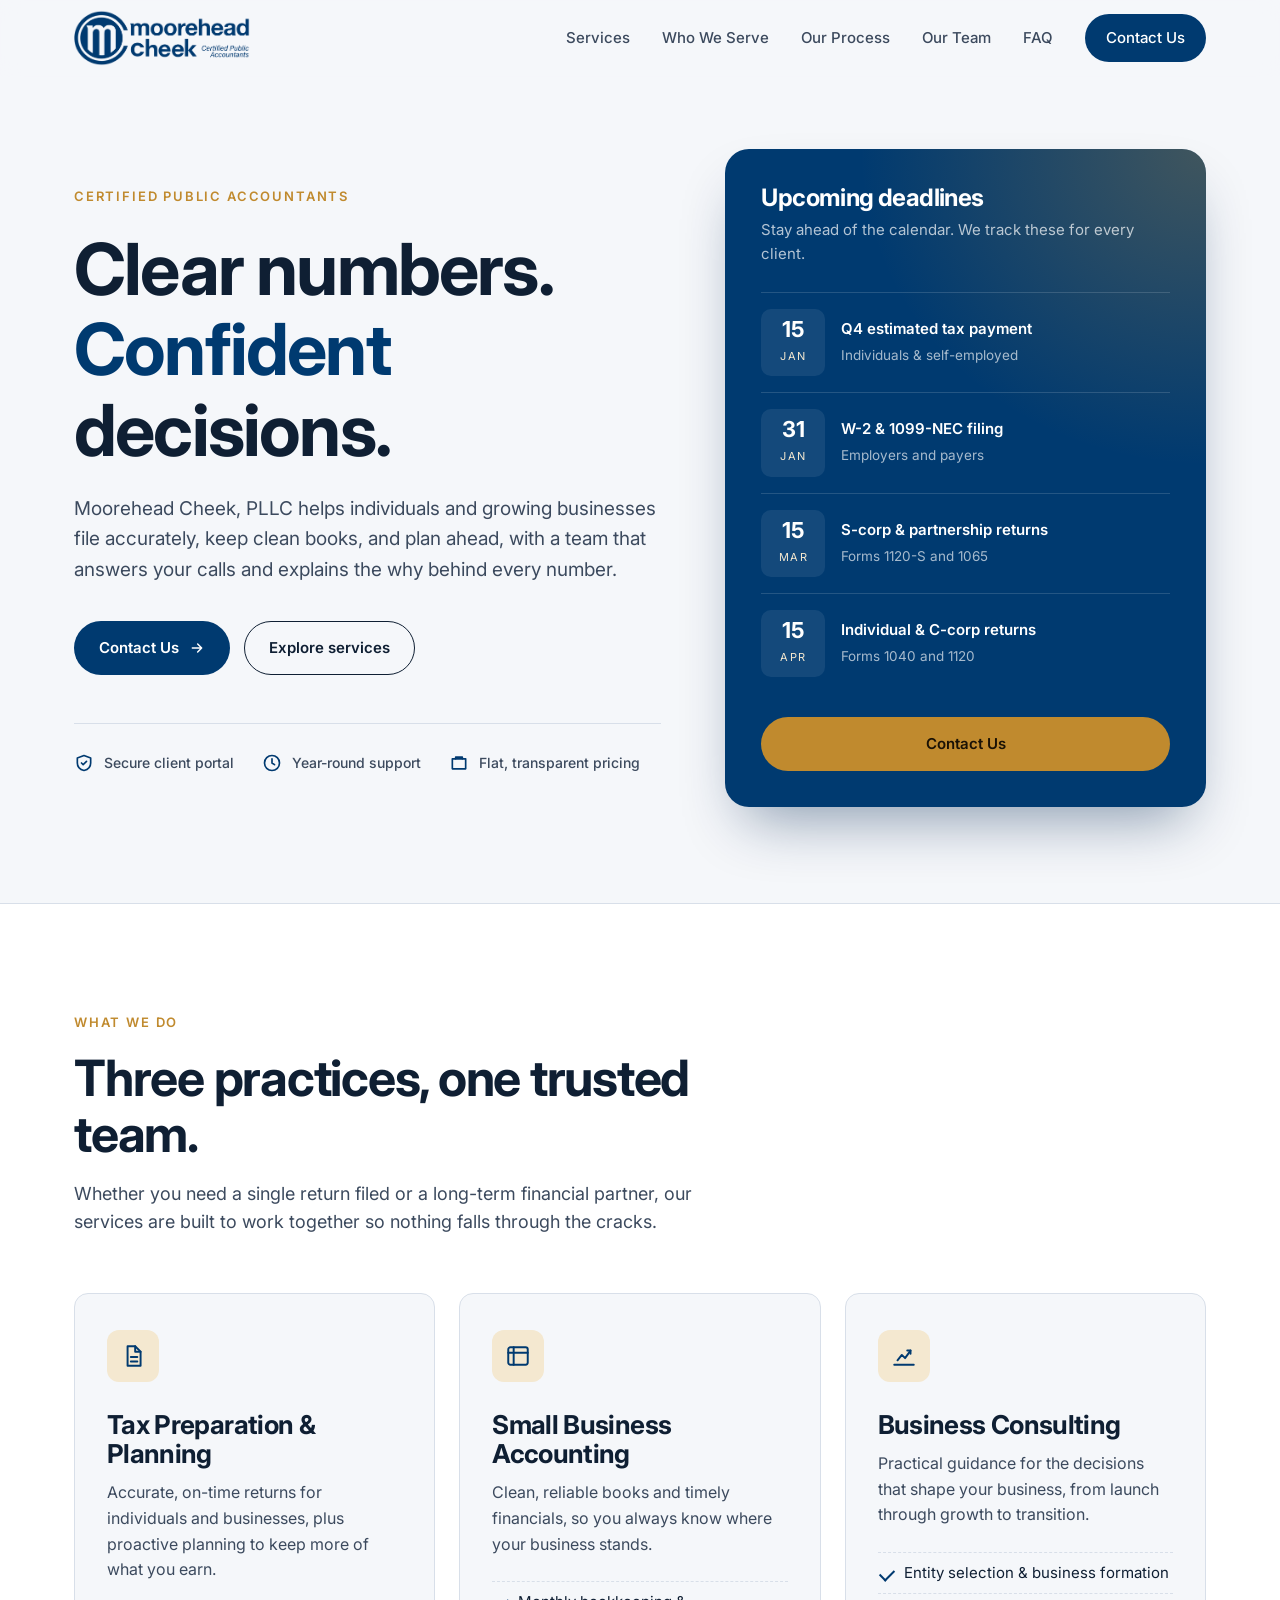
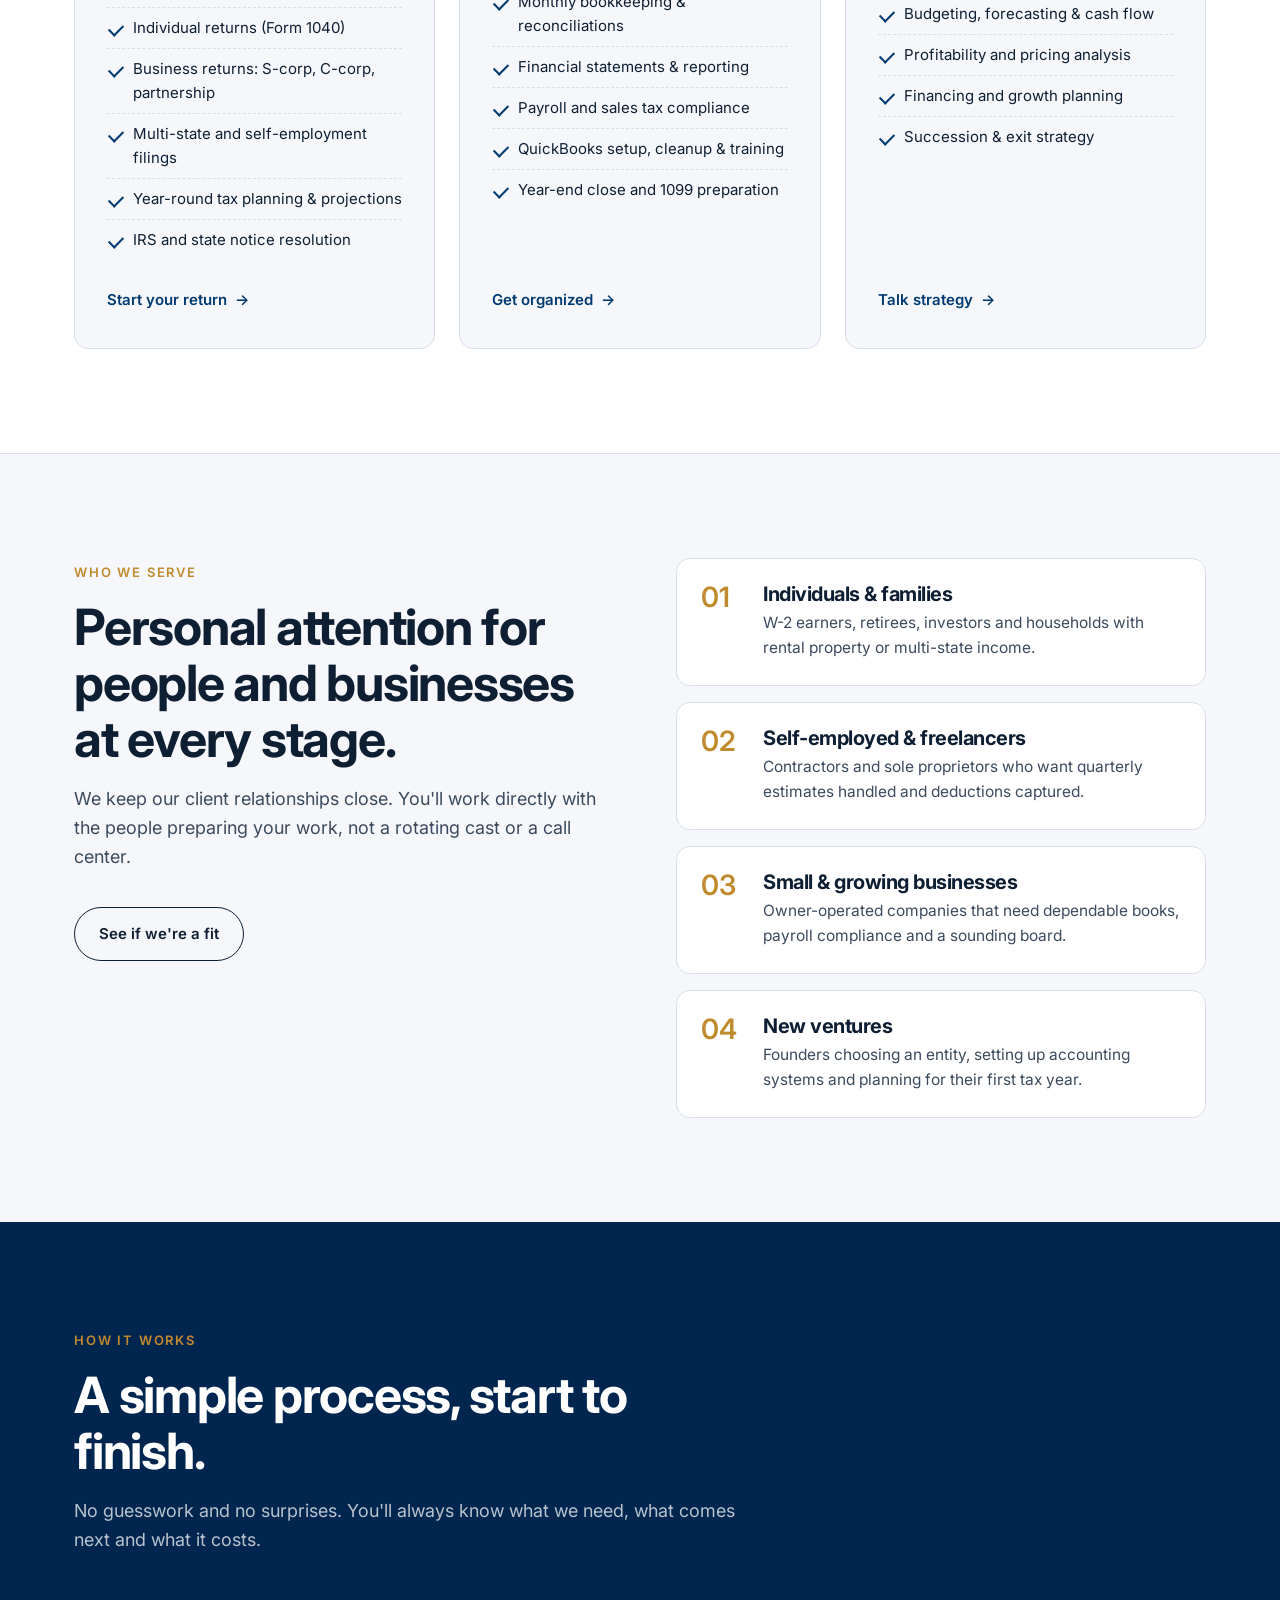
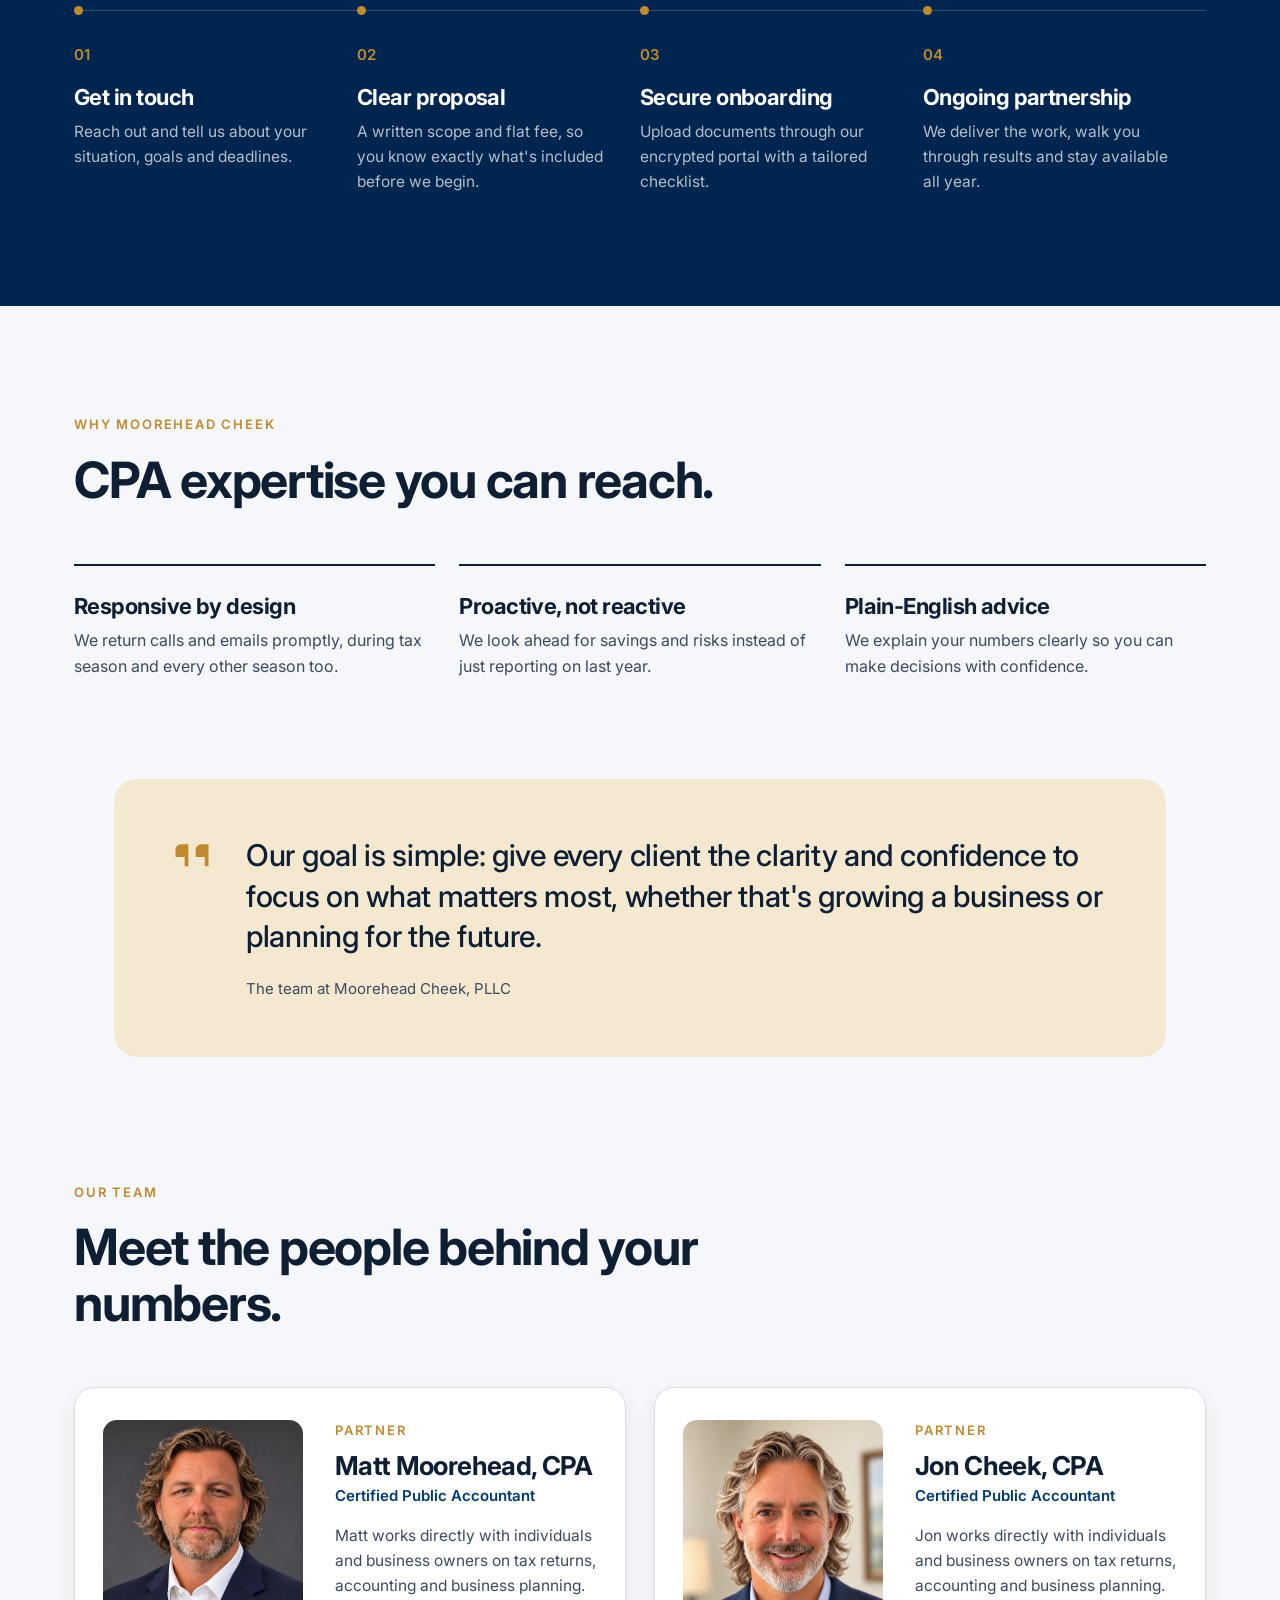
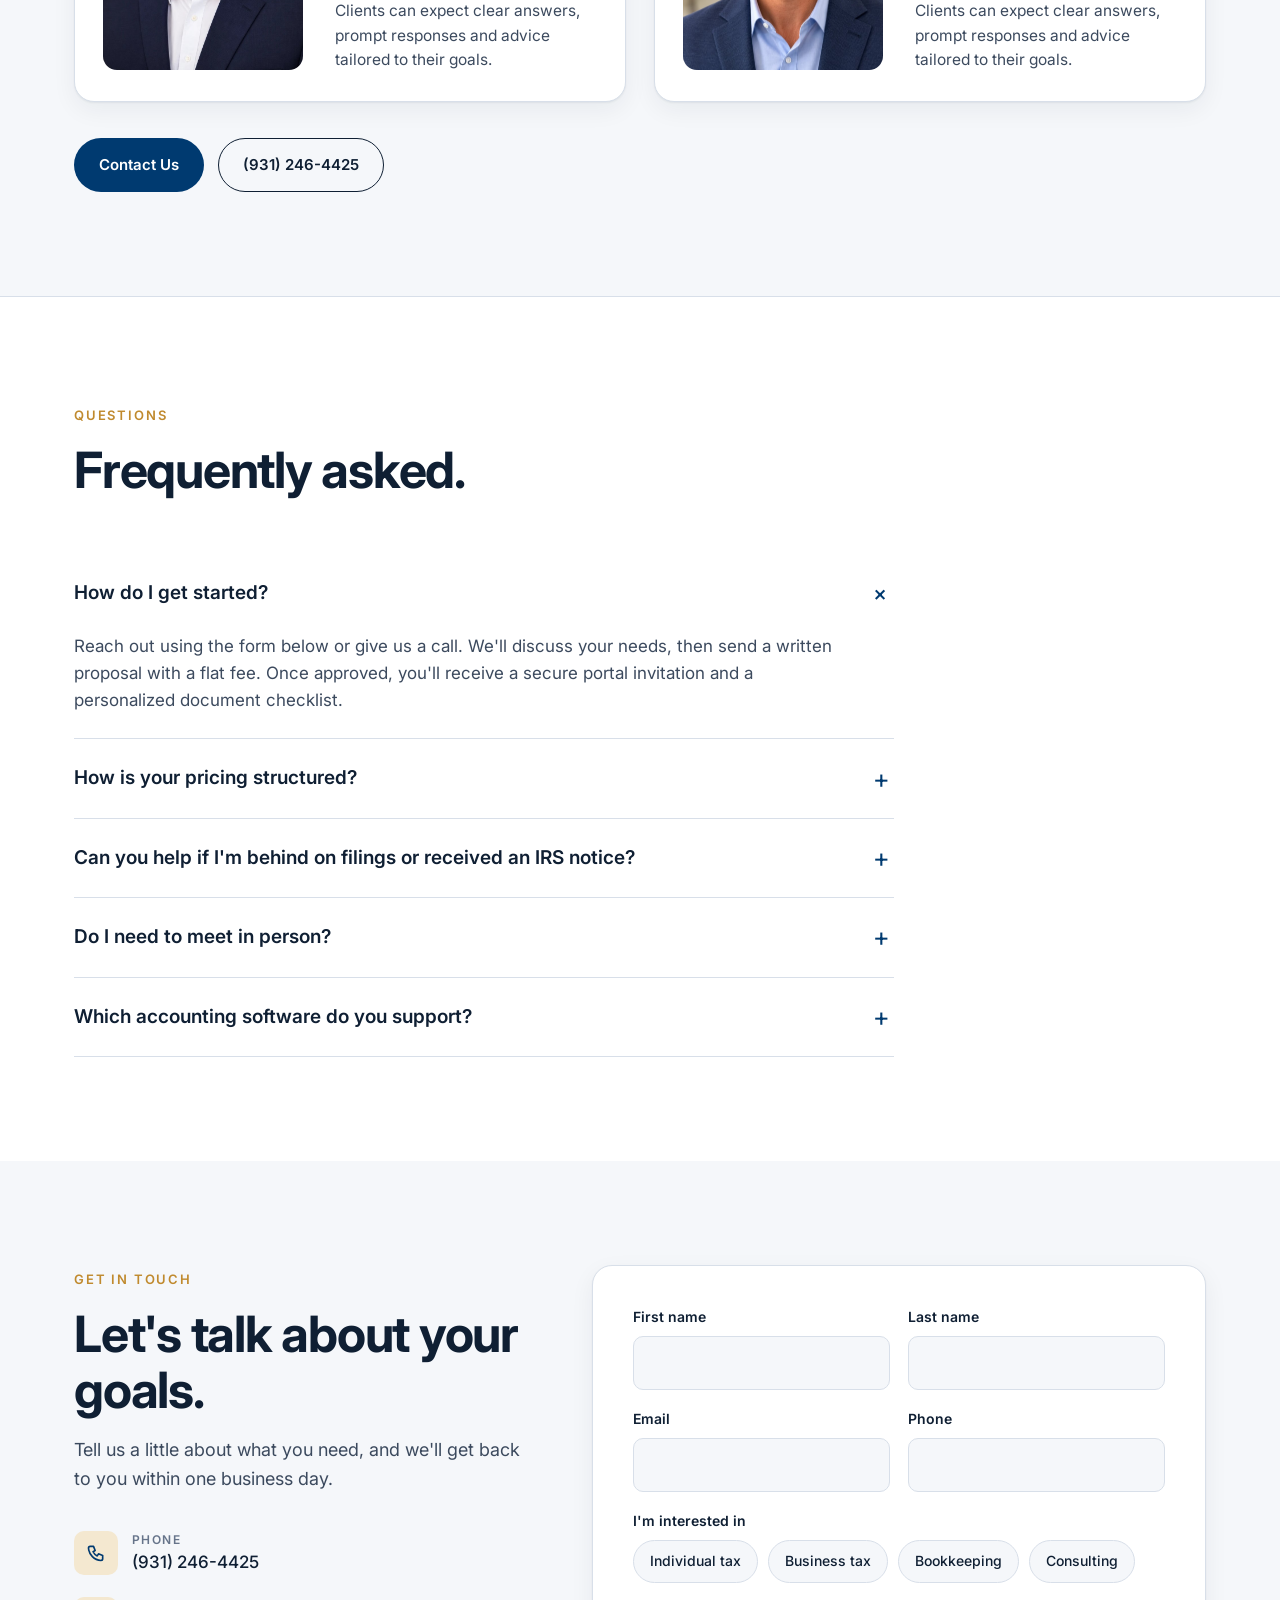
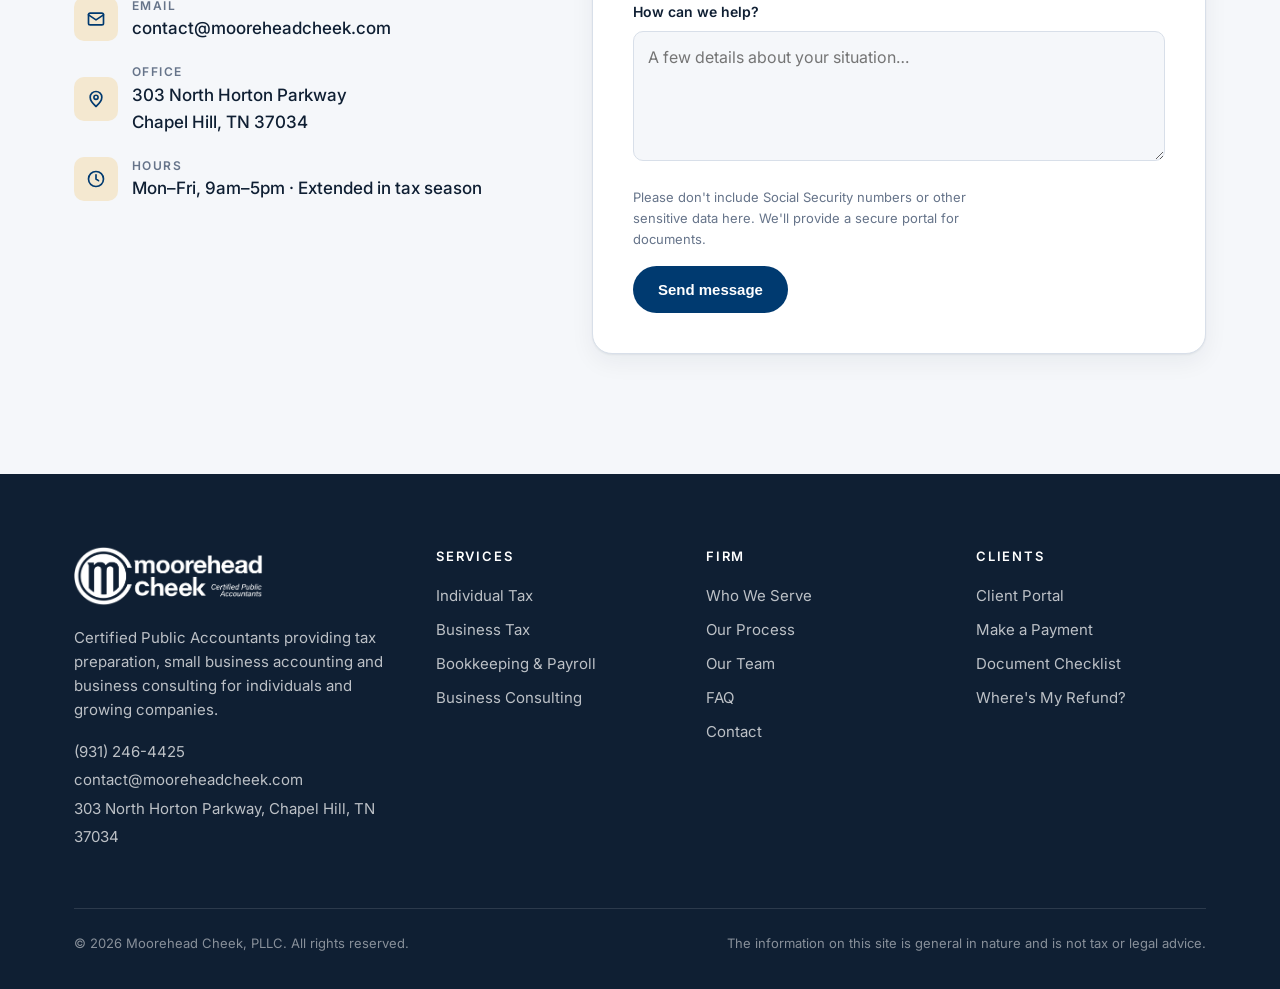
==== index.html @ 4e17aab1 "Add Matt Moorehead, CPA to Our Team section Co-Authored-By: Claude Opus 5.5 <noreply@anthropic.com> " ====
<!doctype html>
<html lang="en">
<head>
<meta charset="utf-8">
<meta name="viewport" content="width=device-width, initial-scale=1">
<title>Moorehead Cheek, PLLC | Certified Public Accountants</title>
<meta name="description" content="Moorehead Cheek, PLLC provides individual and business tax preparation, small business accounting, and business consulting.">
<link rel="preconnect" href="https://fonts.googleapis.com">
<link rel="preconnect" href="https://fonts.gstatic.com" crossorigin>
<link href="https://fonts.googleapis.com/css2?family=Inter:wght@400;500;600;700&display=swap" rel="stylesheet">
<style>
  :root {
    --ink: #0f1f33;
    --ink-soft: #3c4a5e;
    --muted: #66748a;
    --paper: #f5f7fa;
    --paper-2: #eaeef4;
    --card: #ffffff;
    --line: #d8dfe9;
    --forest: #003a70;
    --forest-deep: #002650;
    --brass: #c08a2e;
    --brass-soft: #f4e8d0;
    --radius: 14px;
    --max: 1180px;
    --shadow: 0 1px 2px rgba(15,31,51,.06), 0 8px 24px rgba(15,31,51,.06);
  }
  * { box-sizing: border-box; }
  html { scroll-behavior: smooth; }
  body {
    margin: 0;
    background: var(--paper);
    color: var(--ink);
    font: 17px/1.6 Inter, system-ui, -apple-system, Segoe UI, sans-serif;
    -webkit-font-smoothing: antialiased;
  }
  img, svg { display: block; }
  a { color: inherit; }
  h1, h2, h3 { font-family: Inter, system-ui, sans-serif; font-weight: 700; letter-spacing: -0.025em; line-height: 1.12; margin: 0; }
  p { margin: 0; }
  .wrap { max-width: var(--max); margin: 0 auto; padding: 0 24px; }
  .eyebrow {
    font-size: 13px; font-weight: 600; letter-spacing: .14em; text-transform: uppercase;
    color: var(--brass);
  }
  .btn {
    display: inline-flex; align-items: center; gap: 10px;
    padding: 14px 24px; border-radius: 999px;
    font-weight: 600; font-size: 15px; text-decoration: none;
    border: 1.5px solid transparent; cursor: pointer;
    transition: background .2s, color .2s, border-color .2s, transform .2s;
  }
  .btn:hover { transform: translateY(-1px); }
  .btn-primary { background: var(--forest); color: #fff; }
  .btn-primary:hover { background: var(--forest-deep); }
  .btn-ghost { border-color: var(--ink); color: var(--ink); background: transparent; }
  .btn-ghost:hover { background: var(--ink); color: var(--paper); }
  .btn-brass { background: var(--brass); color: #1a1205; }
  .btn-brass:hover { background: #a57a31; }

  /* Header */
  header.site {
    position: sticky; top: 0; z-index: 50;
    background: rgba(245,247,250,.9); backdrop-filter: saturate(1.4) blur(10px);
    border-bottom: 1px solid transparent; transition: border-color .2s;
  }
  header.site.scrolled { border-bottom-color: var(--line); }
  .nav { display: flex; align-items: center; justify-content: space-between; height: 76px; }
  .brand { display: flex; align-items: center; gap: 12px; text-decoration: none; }
  .brand img { height: 56px; width: auto; }
  @media (max-width: 640px) { .brand img { height: 46px; } }
  footer .brand img { height: 60px; filter: brightness(0) invert(1); }
  .nav-links { display: flex; align-items: center; gap: 32px; }
  .nav-links a { text-decoration: none; font-size: 15px; font-weight: 500; color: var(--ink-soft); }
  .nav-links a:hover { color: var(--ink); }
  .nav-links .btn { color: #fff; padding: 11px 20px; }
  .menu-btn { display: none; background: none; border: 0; padding: 8px; cursor: pointer; color: var(--ink); }

  /* Hero */
  .hero { padding: 72px 0 96px; position: relative; overflow: hidden; }
  .hero-grid { display: grid; grid-template-columns: 1.1fr .9fr; gap: 64px; align-items: center; }
  .hero h1 { font-size: clamp(42px, 5.6vw, 72px); margin: 20px 0 24px; }
  .hero h1 em { font-style: normal; color: var(--forest); }
  .hero .lead { font-size: 19px; color: var(--ink-soft); max-width: 34em; }
  .hero-ctas { display: flex; flex-wrap: wrap; gap: 14px; margin-top: 36px; }
  .trust { display: flex; flex-wrap: wrap; gap: 28px; margin-top: 48px; padding-top: 28px; border-top: 1px solid var(--line); }
  .trust div { display: flex; align-items: center; gap: 10px; font-size: 14px; color: var(--ink-soft); font-weight: 500; }
  .trust svg { color: var(--forest); flex: none; }

  .hero-card {
    background: var(--forest); color: #fff; border-radius: 24px; padding: 36px;
    position: relative; box-shadow: 0 30px 60px -20px rgba(0,38,80,.45);
  }
  .hero-card::before {
    content: ""; position: absolute; inset: 0; border-radius: 24px;
    background: radial-gradient(120% 80% at 100% 0%, rgba(184,137,59,.35), transparent 60%);
    pointer-events: none;
  }
  .hero-card h3 { font-size: 24px; margin-bottom: 6px; position: relative; }
  .hero-card .sub { color: rgba(255,255,255,.7); font-size: 15px; position: relative; }
  .deadlines { list-style: none; padding: 0; margin: 26px 0 0; position: relative; }
  .deadlines li {
    display: grid; grid-template-columns: 64px 1fr; gap: 16px; align-items: center;
    padding: 16px 0; border-top: 1px solid rgba(255,255,255,.14);
  }
  .date { background: rgba(255,255,255,.08); border-radius: 10px; text-align: center; padding: 8px 0; }
  .date b { display: block; font-family: Inter, sans-serif; font-size: 22px; font-weight: 700; line-height: 1.1; }
  .date span { font-size: 11px; letter-spacing: .12em; text-transform: uppercase; color: var(--brass-soft); }
  .deadlines strong { font-weight: 600; font-size: 15px; display: block; }
  .deadlines small { color: rgba(255,255,255,.65); font-size: 13.5px; }
  .hero-card .btn { margin-top: 24px; width: 100%; justify-content: center; position: relative; }

  /* Sections */
  section { padding: 104px 0; }
  .section-head { max-width: 680px; margin-bottom: 56px; }
  .section-head h2 { font-size: clamp(34px, 4vw, 50px); margin: 14px 0 18px; }
  .section-head p { color: var(--ink-soft); font-size: 18px; }

  /* Services */
  #services { background: var(--card); border-top: 1px solid var(--line); border-bottom: 1px solid var(--line); }
  .services { display: grid; grid-template-columns: repeat(3, 1fr); gap: 24px; }
  .service {
    background: var(--paper); border: 1px solid var(--line); border-radius: var(--radius);
    padding: 36px 32px; display: flex; flex-direction: column;
    transition: transform .25s, box-shadow .25s, border-color .25s;
  }
  .service:hover { transform: translateY(-4px); box-shadow: var(--shadow); border-color: #b9c5d6; }
  .icon {
    width: 52px; height: 52px; border-radius: 12px; background: var(--brass-soft); color: var(--forest);
    display: grid; place-items: center; margin-bottom: 28px;
  }
  .service h3 { font-size: 26px; margin-bottom: 12px; }
  .service > p { color: var(--ink-soft); font-size: 16px; }
  .service ul { list-style: none; padding: 0; margin: 24px 0 28px; flex: 1; }
  .service li { position: relative; padding: 8px 0 8px 26px; font-size: 15px; border-top: 1px dashed var(--line); }
  .service li::before {
    content: ""; position: absolute; left: 2px; top: 16px; width: 12px; height: 7px;
    border-left: 2px solid var(--forest); border-bottom: 2px solid var(--forest); transform: rotate(-45deg);
  }
  .service a.more { font-weight: 600; font-size: 15px; color: var(--forest); text-decoration: none; display: inline-flex; gap: 8px; align-items: center; }
  .service a.more:hover { gap: 12px; }
  .service a.more { transition: gap .2s; }

  /* Who we serve */
  .split { display: grid; grid-template-columns: 1fr 1fr; gap: 72px; align-items: start; }
  .audience { display: grid; gap: 16px; }
  .aud {
    display: grid; grid-template-columns: 44px 1fr; gap: 18px; padding: 24px;
    border-radius: var(--radius); background: var(--card); border: 1px solid var(--line);
  }
  .aud .num { font-family: Inter, sans-serif; font-weight: 600; font-size: 28px; color: var(--brass); line-height: 1; }
  .aud h3 { font-size: 20px; margin-bottom: 6px; }
  .aud p { color: var(--ink-soft); font-size: 15.5px; }

  /* Process */
  #process { background: var(--forest-deep); color: #fff; }
  #process .section-head p { color: rgba(255,255,255,.72); }
  .steps { display: grid; grid-template-columns: repeat(4, 1fr); gap: 0; counter-reset: step; }
  .step { padding: 32px 28px 8px 0; border-top: 1px solid rgba(255,255,255,.2); position: relative; }
  .step::before {
    counter-increment: step; content: "0" counter(step);
    font-family: Inter, sans-serif; font-weight: 600; font-size: 15px; color: var(--brass); display: block; margin-bottom: 18px;
  }
  .step::after {
    content: ""; position: absolute; top: -5px; left: 0; width: 9px; height: 9px; border-radius: 50%; background: var(--brass);
  }
  .step h3 { font-size: 22px; margin-bottom: 10px; }
  .step p { color: rgba(255,255,255,.7); font-size: 15.5px; }

  /* Why us */
  .why { display: grid; grid-template-columns: repeat(3, 1fr); gap: 24px; }
  .why-item { padding: 28px 0; border-top: 2px solid var(--ink); }
  .why-item h3 { font-size: 22px; margin-bottom: 10px; }
  .why-item p { color: var(--ink-soft); font-size: 16px; }

  /* Quote */
  .quote {
    margin-top: 72px; background: var(--brass-soft); border-radius: 24px; padding: 56px;
    display: grid; grid-template-columns: auto 1fr; gap: 32px; align-items: start;
  }
  .quote svg { color: var(--brass); }
  .quote blockquote { margin: 0; font-family: Inter, sans-serif; font-weight: 500; letter-spacing: -0.01em; font-size: clamp(22px, 2.4vw, 30px); line-height: 1.35; }
  .quote cite { display: block; margin-top: 20px; font-style: normal; font-size: 15px; color: var(--ink-soft); font-family: Inter, sans-serif; }

  /* Team */
  #team { padding-top: 0; }
  .team { display: grid; grid-template-columns: 1fr 1fr; gap: 28px; }
  .person {
    display: grid; grid-template-columns: 200px 1fr; gap: 32px; align-items: center;
    background: var(--card); border: 1px solid var(--line); border-radius: 20px; padding: 28px;
    box-shadow: var(--shadow);
  }
  .person img { width: 100%; height: auto; aspect-ratio: 4 / 5; object-fit: cover; object-position: center top; border-radius: 14px; }
  .person h3 { font-size: 26px; margin: 8px 0 4px; }
  .person .role { color: var(--forest); font-weight: 600; font-size: 15px; }
  .person p.bio { color: var(--ink-soft); margin: 16px 0 0; font-size: 15.5px; }
  @media (max-width: 1000px) { .team { grid-template-columns: 1fr; } }
  @media (max-width: 560px) {
    .person { grid-template-columns: 1fr; gap: 20px; padding: 20px; }
    .person img { max-width: 280px; }
  }

  /* FAQ */
  #faq { background: var(--card); border-top: 1px solid var(--line); }
  .faq { max-width: 820px; }
  details { border-bottom: 1px solid var(--line); }
  summary {
    list-style: none; cursor: pointer; padding: 24px 40px 24px 0; position: relative;
    font-family: Inter, sans-serif; font-size: 19px; font-weight: 600;
  }
  summary::-webkit-details-marker { display: none; }
  summary::after {
    content: "+"; position: absolute; right: 4px; top: 50%; transform: translateY(-50%);
    font-family: Inter, sans-serif; font-size: 26px; font-weight: 400; color: var(--forest); transition: transform .2s;
  }
  details[open] summary::after { transform: translateY(-50%) rotate(45deg); }
  details p { padding: 0 40px 24px 0; color: var(--ink-soft); }

  /* Contact */
  #contact { padding-bottom: 120px; }
  .contact { display: grid; grid-template-columns: .85fr 1.15fr; gap: 64px; }
  .contact-info h2 { font-size: clamp(34px, 4vw, 50px); margin: 14px 0 18px; }
  .contact-info > p { color: var(--ink-soft); font-size: 18px; }
  .info-list { list-style: none; padding: 0; margin: 36px 0 0; display: grid; gap: 20px; }
  .info-list li { display: grid; grid-template-columns: 44px 1fr; gap: 14px; align-items: center; }
  .info-list .icon { width: 44px; height: 44px; margin: 0; border-radius: 10px; }
  .info-list small { display: block; font-size: 12px; text-transform: uppercase; letter-spacing: .12em; color: var(--muted); font-weight: 600; }
  .info-list span, .info-list a { font-weight: 500; }
  .info-list a { text-decoration: none; color: var(--ink); }
  .info-list a:hover { color: var(--forest); text-decoration: underline; text-underline-offset: 3px; }
  form {
    background: var(--card); border: 1px solid var(--line); border-radius: 20px; padding: 40px;
    box-shadow: var(--shadow); display: grid; grid-template-columns: 1fr 1fr; gap: 18px;
  }
  form .full { grid-column: 1 / -1; }
  label { display: block; font-size: 14px; font-weight: 600; margin-bottom: 8px; }
  input, select, textarea {
    width: 100%; font: inherit; font-size: 16px; color: var(--ink);
    padding: 13px 14px; border: 1px solid var(--line); border-radius: 10px; background: var(--paper);
    transition: border-color .2s, box-shadow .2s;
  }
  input:focus, select:focus, textarea:focus { outline: none; border-color: var(--forest); box-shadow: 0 0 0 3px rgba(0,58,112,.15); }
  textarea { min-height: 130px; resize: vertical; }
  .chips { display: flex; flex-wrap: wrap; gap: 10px; }
  .chips input { position: absolute; opacity: 0; width: 1px; height: 1px; }
  .chips label {
    margin: 0; font-weight: 500; font-size: 14px; padding: 9px 16px; border-radius: 999px;
    border: 1px solid var(--line); background: var(--paper); cursor: pointer; transition: all .15s;
  }
  .chips input:checked + label { background: var(--forest); border-color: var(--forest); color: #fff; }
  .chips input:focus-visible + label { box-shadow: 0 0 0 3px rgba(0,58,112,.25); }
  .form-foot { display: flex; align-items: center; justify-content: space-between; gap: 16px; flex-wrap: wrap; }
  .form-foot small { color: var(--muted); font-size: 13px; max-width: 30em; }
  .form-ok { display: none; grid-column: 1 / -1; background: var(--brass-soft); padding: 14px 16px; border-radius: 10px; font-weight: 500; }

  /* Footer */
  footer { background: var(--ink); color: rgba(255,255,255,.72); padding: 72px 0 36px; font-size: 15px; }
  .foot-grid { display: grid; grid-template-columns: 1.4fr 1fr 1fr 1fr; gap: 40px; }
  footer h4 { color: #fff; font-size: 13px; letter-spacing: .14em; text-transform: uppercase; margin: 0 0 18px; font-weight: 600; }
  footer ul { list-style: none; padding: 0; margin: 0; display: grid; gap: 10px; }
  footer a { text-decoration: none; }
  footer a:hover { color: #fff; }
  .foot-bottom { margin-top: 56px; padding-top: 24px; border-top: 1px solid rgba(255,255,255,.12); display: flex; justify-content: space-between; gap: 16px; flex-wrap: wrap; font-size: 13px; color: rgba(255,255,255,.5); }

  /* Reveal */
  .reveal { opacity: 0; transform: translateY(18px); transition: opacity .7s ease, transform .7s ease; }
  .reveal.in { opacity: 1; transform: none; }
  @media (prefers-reduced-motion: reduce) {
    .reveal { opacity: 1; transform: none; transition: none; }
    html { scroll-behavior: auto; }
  }

  /* Responsive */
  @media (max-width: 1000px) {
    .hero-grid, .split, .contact { grid-template-columns: 1fr; gap: 48px; }
    .services, .why { grid-template-columns: 1fr; }
    .steps { grid-template-columns: 1fr 1fr; row-gap: 24px; }
    .foot-grid { grid-template-columns: 1fr 1fr; }
  }
  @media (max-width: 820px) {
    .menu-btn { display: block; }
    .nav-links {
      position: absolute; top: 76px; left: 0; right: 0; flex-direction: column; align-items: stretch; gap: 0;
      background: var(--paper); border-bottom: 1px solid var(--line); padding: 8px 16px 20px;
      display: none;
    }
    .nav-links.open { display: flex; }
    .nav-links a { padding: 14px 8px; border-bottom: 1px solid var(--line); }
    .nav-links .btn { margin-top: 14px; justify-content: center; border-bottom: 0; }
  }
  @media (max-width: 640px) {
    .wrap { padding: 0 16px; }
    body { font-size: 16px; }
    section { padding: 72px 0; }
    .hero { padding: 40px 0 64px; }
    .hero-card { padding: 28px 22px; }
    .steps { grid-template-columns: 1fr; }
    .quote { grid-template-columns: 1fr; padding: 32px 24px; gap: 16px; }
    form { grid-template-columns: 1fr; padding: 24px 20px; }
    .foot-grid { grid-template-columns: 1fr; }
  }
</style>
</head>
<body>

<header class="site" id="top">
  <div class="wrap nav">
    <a class="brand" href="#top" aria-label="Moorehead Cheek, PLLC home">
      <img src="logo.png" alt="Moorehead Cheek, Certified Public Accountants" width="145" height="46">
    </a>
    <button class="menu-btn" aria-label="Open menu" aria-expanded="false" aria-controls="navlinks">
      <svg width="26" height="26" viewBox="0 0 24 24" fill="none" stroke="currentColor" stroke-width="2" stroke-linecap="round"><path d="M4 7h16M4 12h16M4 17h16"/></svg>
    </button>
    <nav class="nav-links" id="navlinks">
      <a href="#services">Services</a>
      <a href="#who">Who We Serve</a>
      <a href="#process">Our Process</a>
      <a href="#team">Our Team</a>
      <a href="#faq">FAQ</a>
      <a href="#contact" class="btn btn-primary">Contact Us</a>
    </nav>
  </div>
</header>

<main>
  <!-- HERO -->
  <section class="hero">
    <div class="wrap hero-grid">
      <div class="reveal">
        <span class="eyebrow">Certified Public Accountants</span>
        <h1>Clear numbers.<br><em>Confident</em> decisions.</h1>
        <p class="lead">Moorehead Cheek, PLLC helps individuals and growing businesses file accurately, keep clean books, and plan ahead, with a team that answers your calls and explains the why behind every number.</p>
        <div class="hero-ctas">
          <a href="#contact" class="btn btn-primary">Contact Us
            <svg width="16" height="16" viewBox="0 0 24 24" fill="none" stroke="currentColor" stroke-width="2.2" stroke-linecap="round" stroke-linejoin="round"><path d="M5 12h14M13 6l6 6-6 6"/></svg>
          </a>
          <a href="#services" class="btn btn-ghost">Explore services</a>
        </div>
        <div class="trust">
          <div><svg width="20" height="20" viewBox="0 0 24 24" fill="none" stroke="currentColor" stroke-width="2" stroke-linecap="round" stroke-linejoin="round"><path d="M12 3l8 3v6c0 5-3.5 8-8 9-4.5-1-8-4-8-9V6l8-3z"/><path d="M9 12l2 2 4-4"/></svg>Secure client portal</div>
          <div><svg width="20" height="20" viewBox="0 0 24 24" fill="none" stroke="currentColor" stroke-width="2" stroke-linecap="round" stroke-linejoin="round"><circle cx="12" cy="12" r="9"/><path d="M12 7v5l3 2"/></svg>Year-round support</div>
          <div><svg width="20" height="20" viewBox="0 0 24 24" fill="none" stroke="currentColor" stroke-width="2" stroke-linecap="round" stroke-linejoin="round"><path d="M4 7h16v12H4z"/><path d="M8 7V5h8v2"/></svg>Flat, transparent pricing</div>
        </div>
      </div>

      <aside class="hero-card reveal" aria-label="Upcoming tax deadlines">
        <h3>Upcoming deadlines</h3>
        <p class="sub">Stay ahead of the calendar. We track these for every client.</p>
        <ul class="deadlines">
          <li><div class="date"><b>15</b><span>Jan</span></div><div><strong>Q4 estimated tax payment</strong><small>Individuals &amp; self-employed</small></div></li>
          <li><div class="date"><b>31</b><span>Jan</span></div><div><strong>W-2 &amp; 1099-NEC filing</strong><small>Employers and payers</small></div></li>
          <li><div class="date"><b>15</b><span>Mar</span></div><div><strong>S-corp &amp; partnership returns</strong><small>Forms 1120-S and 1065</small></div></li>
          <li><div class="date"><b>15</b><span>Apr</span></div><div><strong>Individual &amp; C-corp returns</strong><small>Forms 1040 and 1120</small></div></li>
        </ul>
        <a href="#contact" class="btn btn-brass">Contact Us</a>
      </aside>
    </div>
  </section>

  <!-- SERVICES -->
  <section id="services">
    <div class="wrap">
      <div class="section-head reveal">
        <span class="eyebrow">What we do</span>
        <h2>Three practices, one trusted team.</h2>
        <p>Whether you need a single return filed or a long-term financial partner, our services are built to work together so nothing falls through the cracks.</p>
      </div>
      <div class="services">
        <article class="service reveal">
          <div class="icon"><svg width="26" height="26" viewBox="0 0 24 24" fill="none" stroke="currentColor" stroke-width="1.8" stroke-linecap="round" stroke-linejoin="round"><path d="M7 3h7l5 5v13H7z"/><path d="M14 3v5h5"/><path d="M10 13h6M10 17h6"/></svg></div>
          <h3>Tax Preparation &amp; Planning</h3>
          <p>Accurate, on-time returns for individuals and businesses, plus proactive planning to keep more of what you earn.</p>
          <ul>
            <li>Individual returns (Form 1040)</li>
            <li>Business returns: S-corp, C-corp, partnership</li>
            <li>Multi-state and self-employment filings</li>
            <li>Year-round tax planning &amp; projections</li>
            <li>IRS and state notice resolution</li>
          </ul>
          <a href="#contact" class="more">Start your return <span aria-hidden="true">→</span></a>
        </article>
        <article class="service reveal">
          <div class="icon"><svg width="26" height="26" viewBox="0 0 24 24" fill="none" stroke="currentColor" stroke-width="1.8" stroke-linecap="round" stroke-linejoin="round"><rect x="3" y="4" width="18" height="16" rx="2"/><path d="M3 9h18M8 4v16"/></svg></div>
          <h3>Small Business Accounting</h3>
          <p>Clean, reliable books and timely financials, so you always know where your business stands.</p>
          <ul>
            <li>Monthly bookkeeping &amp; reconciliations</li>
            <li>Financial statements &amp; reporting</li>
            <li>Payroll and sales tax compliance</li>
            <li>QuickBooks setup, cleanup &amp; training</li>
            <li>Year-end close and 1099 preparation</li>
          </ul>
          <a href="#contact" class="more">Get organized <span aria-hidden="true">→</span></a>
        </article>
        <article class="service reveal">
          <div class="icon"><svg width="26" height="26" viewBox="0 0 24 24" fill="none" stroke="currentColor" stroke-width="1.8" stroke-linecap="round" stroke-linejoin="round"><path d="M3 20h18"/><path d="M6 16l4-5 3 3 5-7"/><path d="M15 7h3v3"/></svg></div>
          <h3>Business Consulting</h3>
          <p>Practical guidance for the decisions that shape your business, from launch through growth to transition.</p>
          <ul>
            <li>Entity selection &amp; business formation</li>
            <li>Budgeting, forecasting &amp; cash flow</li>
            <li>Profitability and pricing analysis</li>
            <li>Financing and growth planning</li>
            <li>Succession &amp; exit strategy</li>
          </ul>
          <a href="#contact" class="more">Talk strategy <span aria-hidden="true">→</span></a>
        </article>
      </div>
    </div>
  </section>

  <!-- WHO WE SERVE -->
  <section id="who">
    <div class="wrap split">
      <div class="section-head reveal" style="margin-bottom:0">
        <span class="eyebrow">Who we serve</span>
        <h2>Personal attention for people and businesses at every stage.</h2>
        <p>We keep our client relationships close. You'll work directly with the people preparing your work, not a rotating cast or a call center.</p>
        <div class="hero-ctas"><a href="#contact" class="btn btn-ghost">See if we're a fit</a></div>
      </div>
      <div class="audience">
        <div class="aud reveal"><span class="num">01</span><div><h3>Individuals &amp; families</h3><p>W-2 earners, retirees, investors and households with rental property or multi-state income.</p></div></div>
        <div class="aud reveal"><span class="num">02</span><div><h3>Self-employed &amp; freelancers</h3><p>Contractors and sole proprietors who want quarterly estimates handled and deductions captured.</p></div></div>
        <div class="aud reveal"><span class="num">03</span><div><h3>Small &amp; growing businesses</h3><p>Owner-operated companies that need dependable books, payroll compliance and a sounding board.</p></div></div>
        <div class="aud reveal"><span class="num">04</span><div><h3>New ventures</h3><p>Founders choosing an entity, setting up accounting systems and planning for their first tax year.</p></div></div>
      </div>
    </div>
  </section>

  <!-- PROCESS -->
  <section id="process">
    <div class="wrap">
      <div class="section-head reveal">
        <span class="eyebrow">How it works</span>
        <h2>A simple process, start to finish.</h2>
        <p>No guesswork and no surprises. You'll always know what we need, what comes next and what it costs.</p>
      </div>
      <div class="steps">
        <div class="step reveal"><h3>Get in touch</h3><p>Reach out and tell us about your situation, goals and deadlines.</p></div>
        <div class="step reveal"><h3>Clear proposal</h3><p>A written scope and flat fee, so you know exactly what's included before we begin.</p></div>
        <div class="step reveal"><h3>Secure onboarding</h3><p>Upload documents through our encrypted portal with a tailored checklist.</p></div>
        <div class="step reveal"><h3>Ongoing partnership</h3><p>We deliver the work, walk you through results and stay available all year.</p></div>
      </div>
    </div>
  </section>

  <!-- WHY US -->
  <section id="why">
    <div class="wrap">
      <div class="section-head reveal">
        <span class="eyebrow">Why Moorehead Cheek</span>
        <h2>CPA expertise you can reach.</h2>
      </div>
      <div class="why">
        <div class="why-item reveal"><h3>Responsive by design</h3><p>We return calls and emails promptly, during tax season and every other season too.</p></div>
        <div class="why-item reveal"><h3>Proactive, not reactive</h3><p>We look ahead for savings and risks instead of just reporting on last year.</p></div>
        <div class="why-item reveal"><h3>Plain-English advice</h3><p>We explain your numbers clearly so you can make decisions with confidence.</p></div>
      </div>
      <!-- Replace with a real, approved client testimonial before launch -->
      <figure class="quote reveal">
        <svg width="44" height="44" viewBox="0 0 24 24" fill="currentColor" aria-hidden="true"><path d="M10 7H6a3 3 0 0 0-3 3v4h5v5h2zm11 0h-4a3 3 0 0 0-3 3v4h5v5h2z" transform="translate(0 -2)"/></svg>
        <div>
          <blockquote>Our goal is simple: give every client the clarity and confidence to focus on what matters most, whether that's growing a business or planning for the future.</blockquote>
          <cite>The team at Moorehead Cheek, PLLC</cite>
        </div>
      </figure>
    </div>
  </section>

  <!-- TEAM -->
  <section id="team">
    <div class="wrap">
      <div class="section-head reveal">
        <span class="eyebrow">Our team</span>
        <h2>Meet the people behind your numbers.</h2>
      </div>
      <div class="team">
        <article class="person reveal">
          <img src="matt-moorehead.jpg" alt="Portrait of Matt Moorehead, CPA" width="800" height="875" loading="lazy">
          <div>
            <span class="eyebrow">Partner</span>
            <h3>Matt Moorehead, CPA</h3>
            <div class="role">Certified Public Accountant</div>
            <p class="bio">Matt works directly with individuals and business owners on tax returns, accounting and business planning. Clients can expect clear answers, prompt responses and advice tailored to their goals.</p>
          </div>
        </article>
        <article class="person reveal">
          <img src="jon-cheek.jpg" alt="Portrait of Jon Cheek, CPA" width="799" height="1066" loading="lazy">
          <div>
            <span class="eyebrow">Partner</span>
            <h3>Jon Cheek, CPA</h3>
            <div class="role">Certified Public Accountant</div>
            <p class="bio">Jon works directly with individuals and business owners on tax returns, accounting and business planning. Clients can expect clear answers, prompt responses and advice tailored to their goals.</p>
          </div>
        </article>
      </div>
      <div class="hero-ctas"><a href="#contact" class="btn btn-primary">Contact Us</a><a href="tel:+19312464425" class="btn btn-ghost">(931) 246-4425</a></div>
    </div>
  </section>

  <!-- FAQ -->
  <section id="faq">
    <div class="wrap">
      <div class="section-head reveal">
        <span class="eyebrow">Questions</span>
        <h2>Frequently asked.</h2>
      </div>
      <div class="faq reveal">
        <details open>
          <summary>How do I get started?</summary>
          <p>Reach out using the form below or give us a call. We'll discuss your needs, then send a written proposal with a flat fee. Once approved, you'll receive a secure portal invitation and a personalized document checklist.</p>
        </details>
        <details>
          <summary>How is your pricing structured?</summary>
          <p>Most engagements are quoted as a flat fee based on complexity, so there are no hourly surprises. Monthly accounting is offered as a fixed monthly subscription.</p>
        </details>
        <details>
          <summary>Can you help if I'm behind on filings or received an IRS notice?</summary>
          <p>Yes. We regularly help clients catch up on prior-year returns and respond to IRS and state notices. The sooner you reach out, the more options there typically are.</p>
        </details>
        <details>
          <summary>Do I need to meet in person?</summary>
          <p>Not at all. We work with clients in person, by video and entirely online. Documents are exchanged through our encrypted client portal, and returns can be signed electronically.</p>
        </details>
        <details>
          <summary>Which accounting software do you support?</summary>
          <p>We work primarily in QuickBooks Online and can help you set up, clean up or migrate your books. Ask us about other platforms.</p>
        </details>
      </div>
    </div>
  </section>

  <!-- CONTACT -->
  <section id="contact">
    <div class="wrap contact">
      <div class="contact-info reveal">
        <span class="eyebrow">Get in touch</span>
        <h2>Let's talk about your goals.</h2>
        <p>Tell us a little about what you need, and we'll get back to you within one business day.</p>
        <ul class="info-list">
          <li><span class="icon"><svg width="20" height="20" viewBox="0 0 24 24" fill="none" stroke="currentColor" stroke-width="2" stroke-linecap="round" stroke-linejoin="round"><path d="M5 4h4l2 5-2.5 1.5a11 11 0 0 0 5 5L15 13l5 2v4a2 2 0 0 1-2 2A16 16 0 0 1 3 6a2 2 0 0 1 2-2"/></svg></span><div><small>Phone</small><a href="tel:+19312464425">(931) 246-4425</a></div></li>
          <li><span class="icon"><svg width="20" height="20" viewBox="0 0 24 24" fill="none" stroke="currentColor" stroke-width="2" stroke-linecap="round" stroke-linejoin="round"><rect x="3" y="5" width="18" height="14" rx="2"/><path d="M3 7l9 6 9-6"/></svg></span><div><small>Email</small><a href="mailto:contact@mooreheadcheek.com">contact@mooreheadcheek.com</a></div></li>
          <li><span class="icon"><svg width="20" height="20" viewBox="0 0 24 24" fill="none" stroke="currentColor" stroke-width="2" stroke-linecap="round" stroke-linejoin="round"><path d="M12 21s7-6 7-11a7 7 0 0 0-14 0c0 5 7 11 7 11z"/><circle cx="12" cy="10" r="2.5"/></svg></span><div><small>Office</small><a href="https://www.google.com/maps/search/?api=1&amp;query=303+North+Horton+Parkway+Chapel+Hill+TN+37034" target="_blank" rel="noopener">303 North Horton Parkway<br>Chapel Hill, TN 37034</a></div></li>
          <li><span class="icon"><svg width="20" height="20" viewBox="0 0 24 24" fill="none" stroke="currentColor" stroke-width="2" stroke-linecap="round" stroke-linejoin="round"><circle cx="12" cy="12" r="9"/><path d="M12 7v5l3 2"/></svg></span><div><small>Hours</small><span>Mon–Fri, 9am–5pm · Extended in tax season</span></div></li>
        </ul>
      </div>

      <form class="reveal" id="contactForm" novalidate>
        <div><label for="fname">First name</label><input id="fname" name="fname" autocomplete="given-name" required></div>
        <div><label for="lname">Last name</label><input id="lname" name="lname" autocomplete="family-name" required></div>
        <div><label for="email">Email</label><input id="email" type="email" name="email" autocomplete="email" required></div>
        <div><label for="phone">Phone</label><input id="phone" type="tel" name="phone" autocomplete="tel"></div>
        <div class="full">
          <label>I'm interested in</label>
          <div class="chips">
            <input type="checkbox" id="c1" name="interest" value="Individual tax"><label for="c1">Individual tax</label>
            <input type="checkbox" id="c2" name="interest" value="Business tax"><label for="c2">Business tax</label>
            <input type="checkbox" id="c3" name="interest" value="Bookkeeping"><label for="c3">Bookkeeping</label>
            <input type="checkbox" id="c4" name="interest" value="Consulting"><label for="c4">Consulting</label>
          </div>
        </div>
        <div class="full"><label for="msg">How can we help?</label><textarea id="msg" name="msg" placeholder="A few details about your situation…"></textarea></div>
        <div class="full form-foot">
          <small>Please don't include Social Security numbers or other sensitive data here. We'll provide a secure portal for documents.</small>
          <button type="submit" class="btn btn-primary">Send message</button>
        </div>
        <div class="form-ok" role="status">Thanks! We'll be in touch within one business day.</div>
      </form>
    </div>
  </section>
</main>

<footer>
  <div class="wrap">
    <div class="foot-grid">
      <div>
        <a class="brand" href="#top"><img src="logo.png" alt="Moorehead Cheek, Certified Public Accountants" width="145" height="46"></a>
        <p style="margin-top:20px;max-width:24em">Certified Public Accountants providing tax preparation, small business accounting and business consulting for individuals and growing companies.</p>
        <p style="margin-top:16px;line-height:1.9"><a href="tel:+19312464425">(931) 246-4425</a><br><a href="mailto:contact@mooreheadcheek.com">contact@mooreheadcheek.com</a><br><a href="https://www.google.com/maps/search/?api=1&amp;query=303+North+Horton+Parkway+Chapel+Hill+TN+37034" target="_blank" rel="noopener">303 North Horton Parkway, Chapel Hill, TN 37034</a></p>
      </div>
      <div><h4>Services</h4><ul><li><a href="#services">Individual Tax</a></li><li><a href="#services">Business Tax</a></li><li><a href="#services">Bookkeeping &amp; Payroll</a></li><li><a href="#services">Business Consulting</a></li></ul></div>
      <div><h4>Firm</h4><ul><li><a href="#who">Who We Serve</a></li><li><a href="#process">Our Process</a></li><li><a href="#team">Our Team</a></li><li><a href="#faq">FAQ</a></li><li><a href="#contact">Contact</a></li></ul></div>
      <div><h4>Clients</h4><ul><li><a href="#">Client Portal</a></li><li><a href="#">Make a Payment</a></li><li><a href="#">Document Checklist</a></li><li><a href="https://www.irs.gov/refunds" target="_blank" rel="noopener">Where's My Refund?</a></li></ul></div>
    </div>
    <div class="foot-bottom">
      <span>© <span id="yr"></span> Moorehead Cheek, PLLC. All rights reserved.</span>
      <span>The information on this site is general in nature and is not tax or legal advice.</span>
    </div>
  </div>
</footer>

<script>
  document.getElementById('yr').textContent = new Date().getFullYear();

  const header = document.querySelector('header.site');
  addEventListener('scroll', () => header.classList.toggle('scrolled', scrollY > 8), { passive: true });

  const menuBtn = document.querySelector('.menu-btn');
  const links = document.getElementById('navlinks');
  menuBtn.addEventListener('click', () => {
    const open = links.classList.toggle('open');
    menuBtn.setAttribute('aria-expanded', open);
  });
  links.querySelectorAll('a').forEach(a => a.addEventListener('click', () => {
    links.classList.remove('open'); menuBtn.setAttribute('aria-expanded', false);
  }));

  const io = 'IntersectionObserver' in window ? new IntersectionObserver(entries => {
    entries.forEach(e => { if (e.isIntersecting) { e.target.classList.add('in'); io.unobserve(e.target); } });
  }, { threshold: 0.12, rootMargin: '0px 0px -40px 0px' }) : null;
  document.querySelectorAll('.reveal').forEach(el => io ? io.observe(el) : el.classList.add('in'));

  document.getElementById('contactForm').addEventListener('submit', e => {
    e.preventDefault();
    const f = e.target;
    const required = ['fname', 'lname', 'email'].map(id => f.querySelector('#' + id));
    let ok = true;
    required.forEach(i => {
      const bad = !i.value.trim() || (i.type === 'email' && !/^\S+@\S+\.\S+$/.test(i.value));
      i.style.borderColor = bad ? '#b4442f' : '';
      if (bad) ok = false;
    });
    if (!ok) return;
    // TODO: connect to your form handler (e.g. Formspree, HubSpot, or your CRM)
    f.querySelector('.form-ok').style.display = 'block';
    f.querySelector('button[type=submit]').disabled = true;
  });
</script>
</body>
</html>
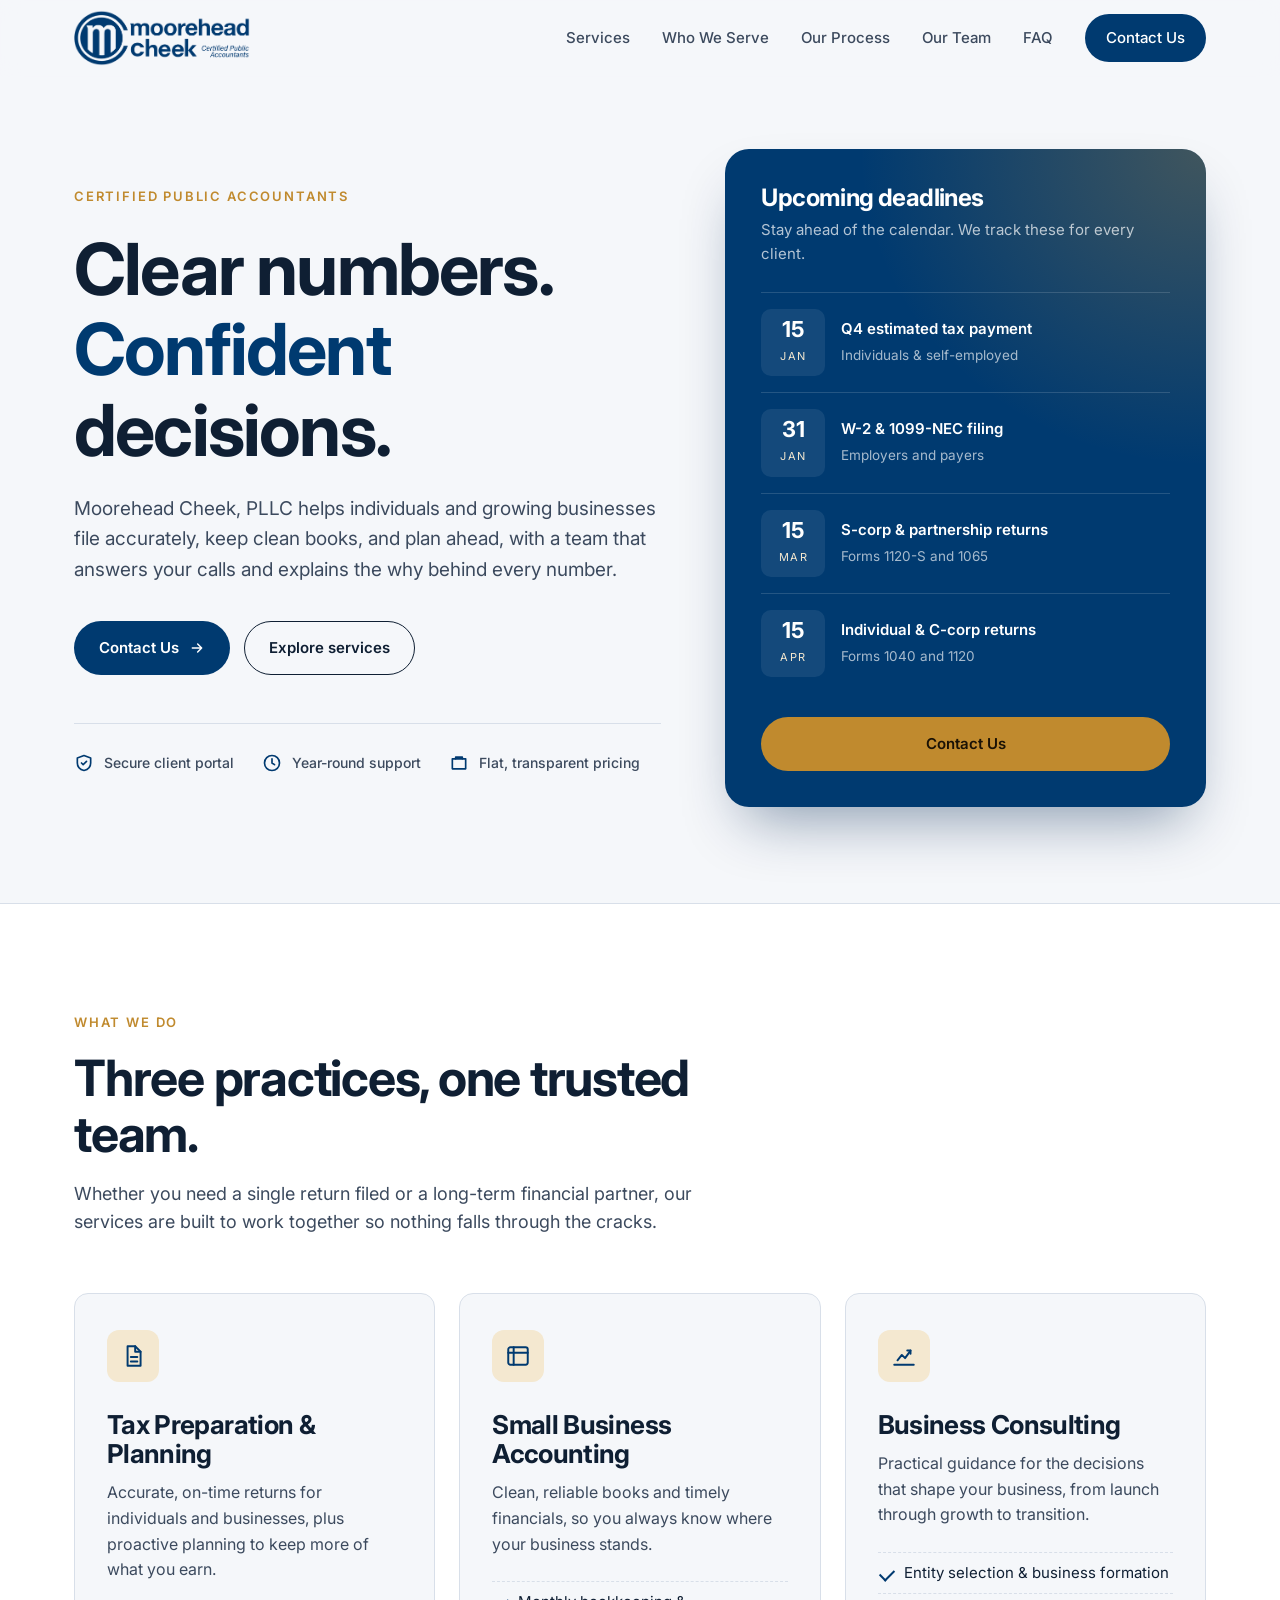
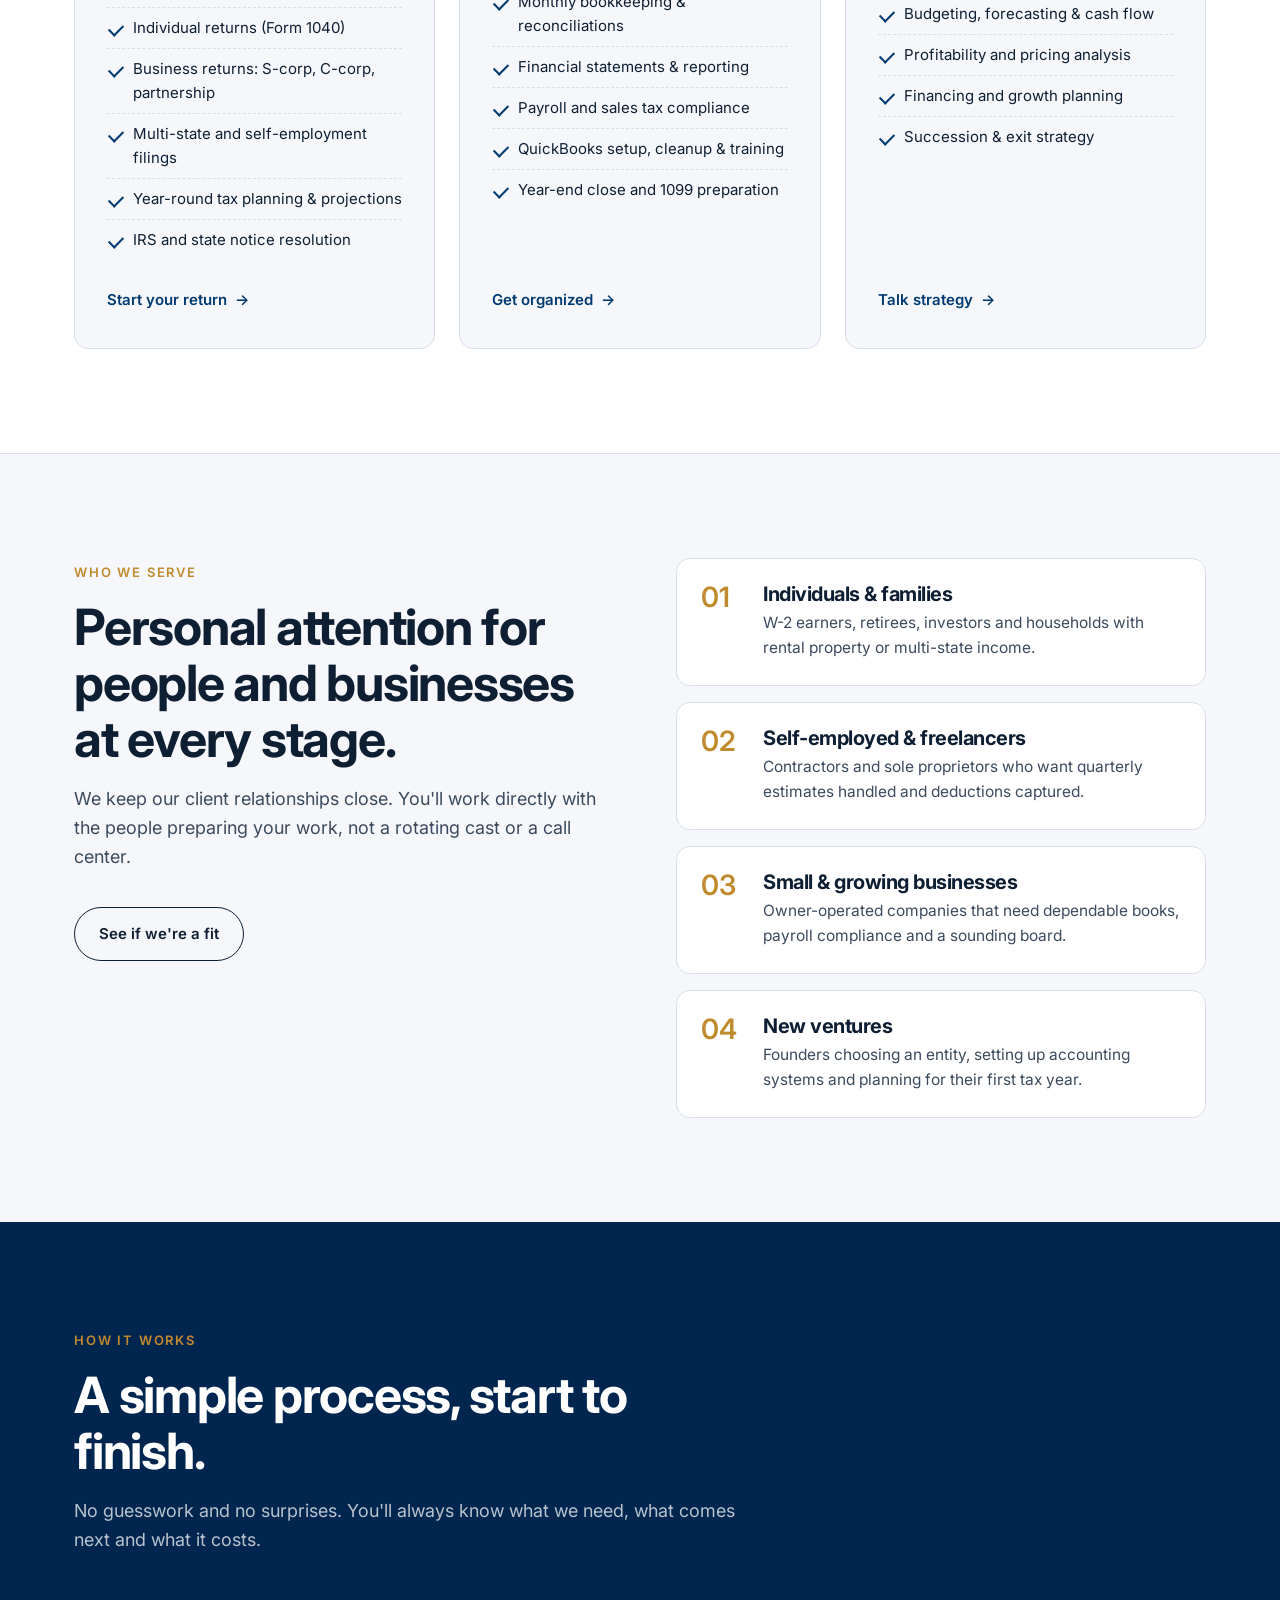
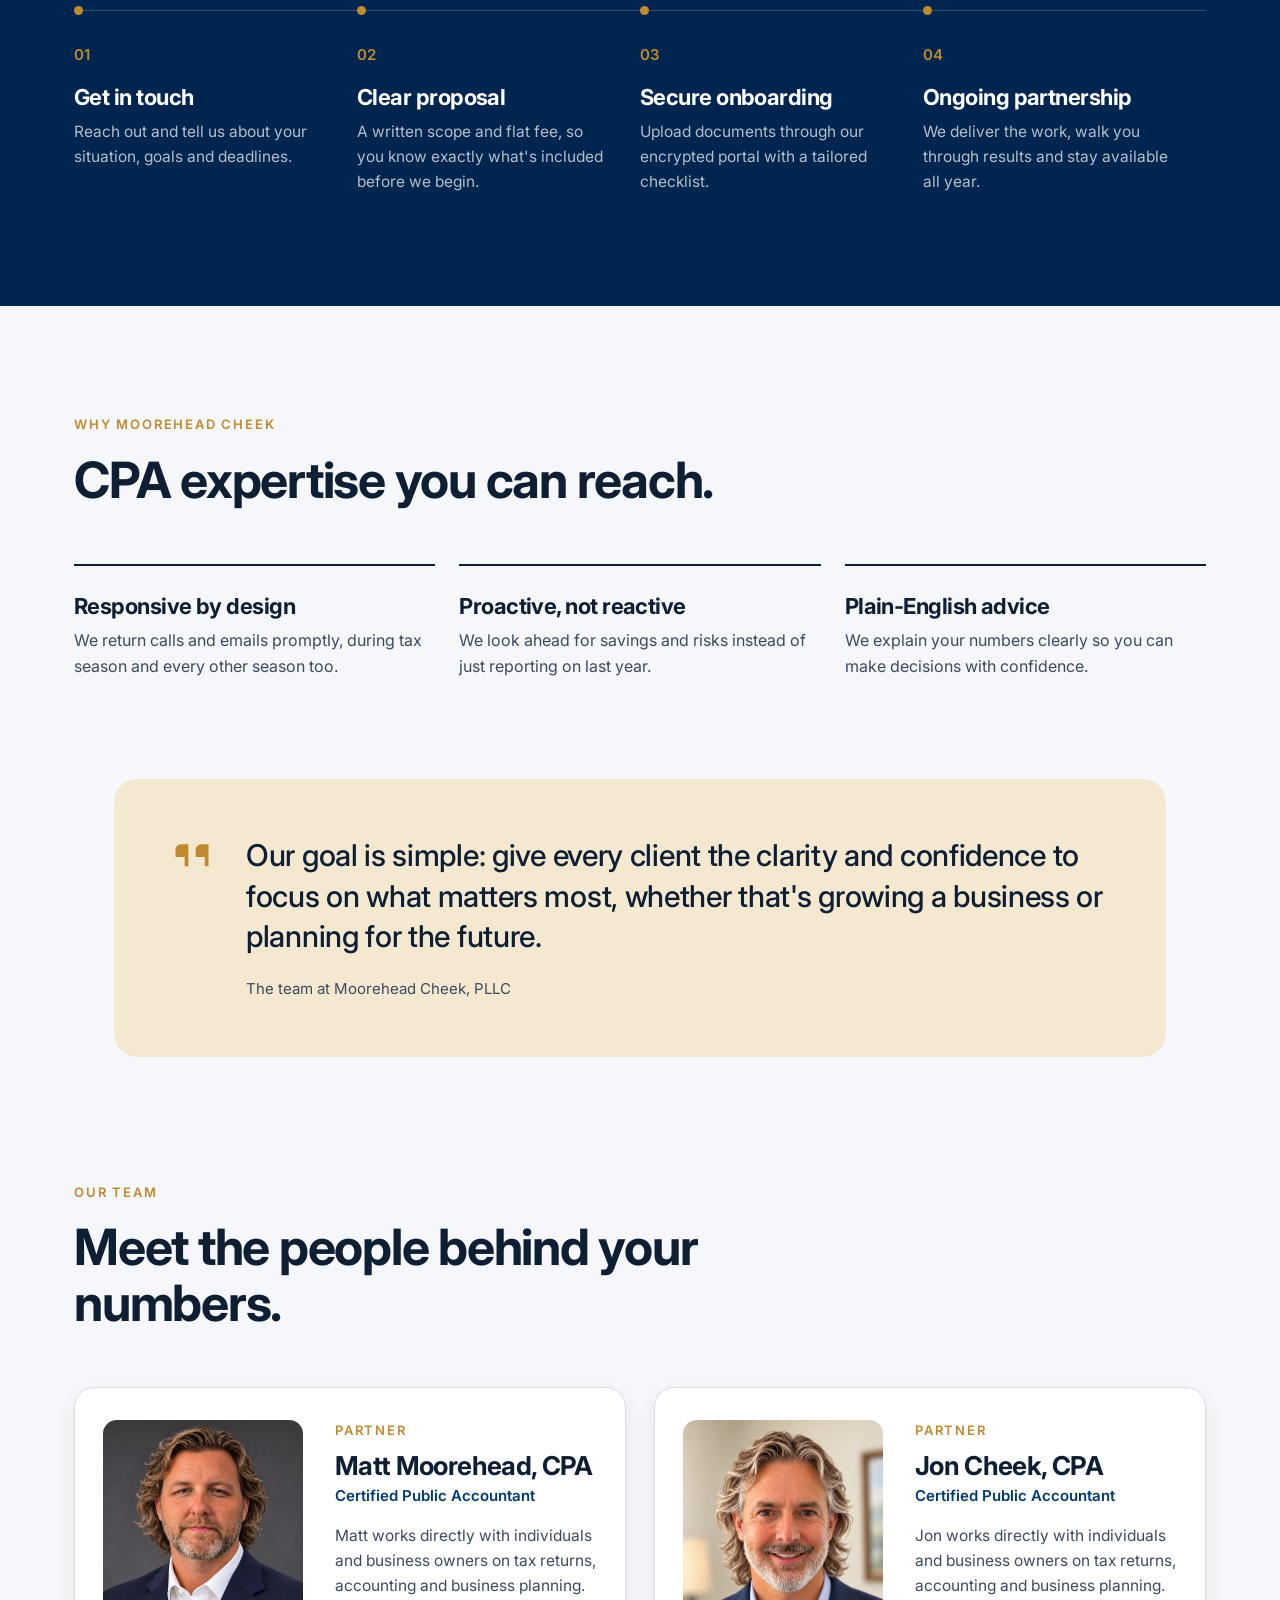
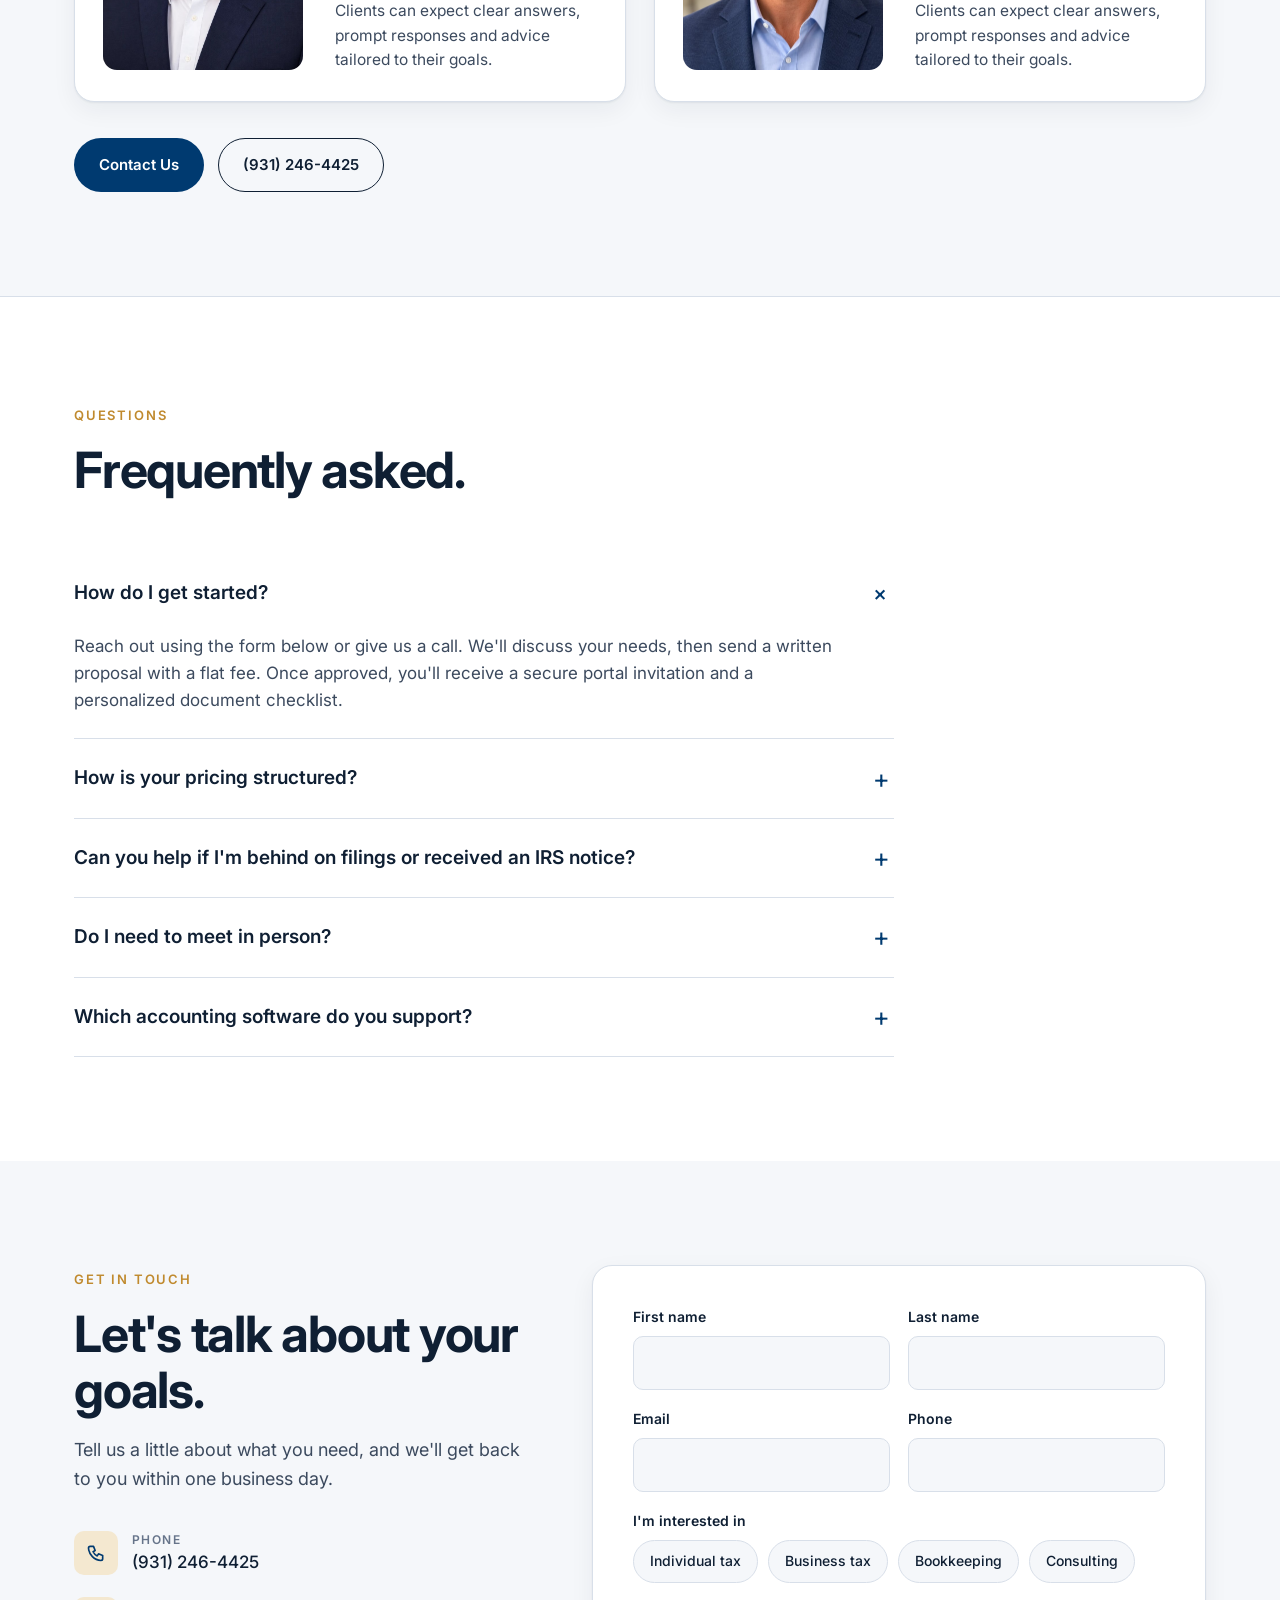
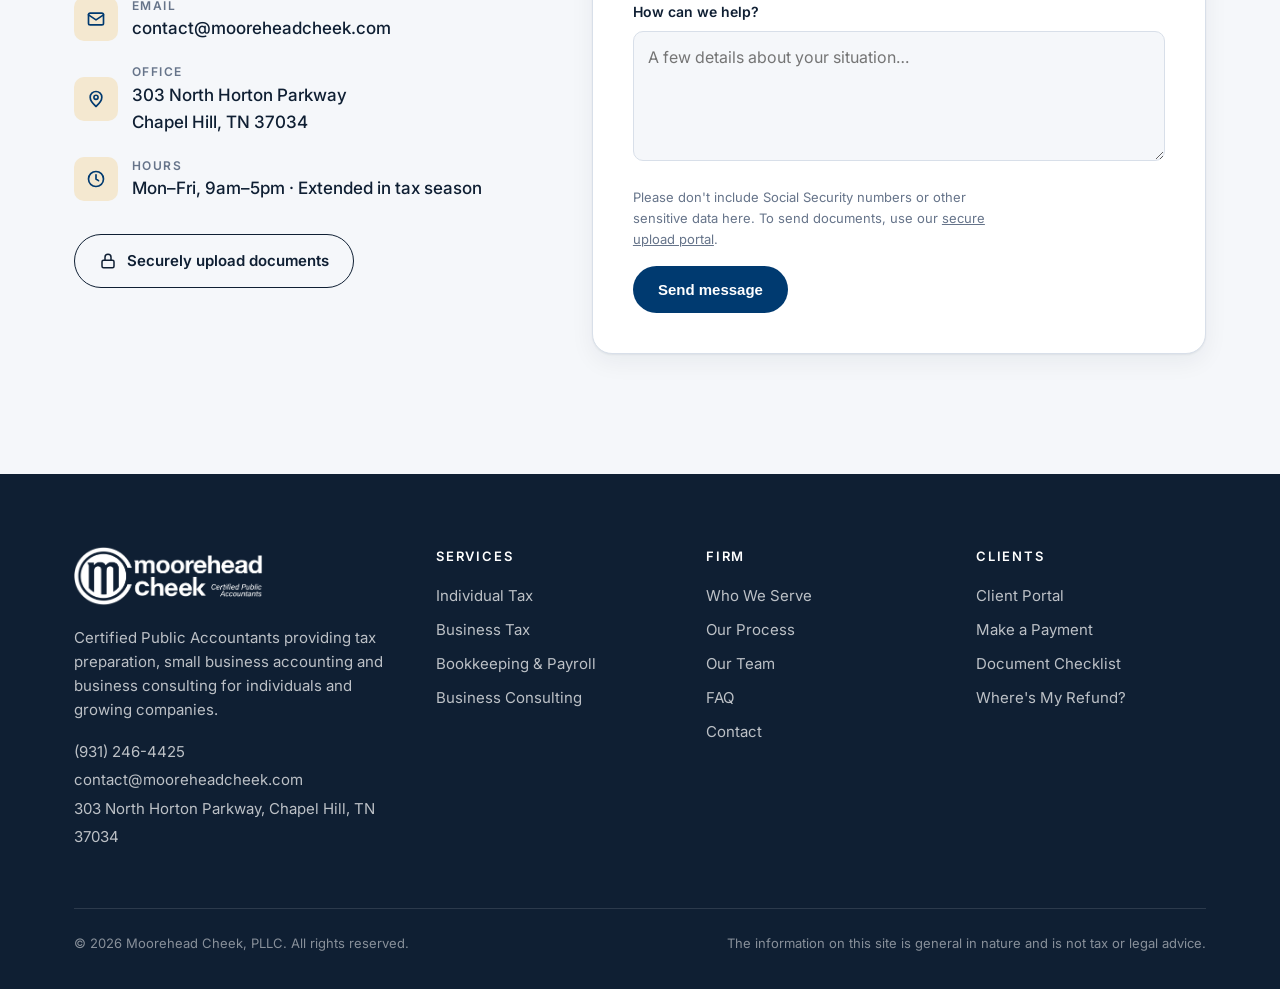
==== commit 18a4fde2: "Link client portal and secure upload to ShareFile Co-Authored-By: Claude Opus 5.5 <noreply@anthropic" ====
--- a/index.html
+++ b/index.html
@@ -5,6 +5,19 @@
 <meta name="viewport" content="width=device-width, initial-scale=1">
 <title>Moorehead Cheek, PLLC | Certified Public Accountants</title>
 <meta name="description" content="Moorehead Cheek, PLLC provides individual and business tax preparation, small business accounting, and business consulting.">
+<link rel="icon" type="image/png" href="favicon.png">
+<link rel="apple-touch-icon" href="apple-touch-icon.png">
+<meta property="og:type" content="website">
+<meta property="og:site_name" content="Moorehead Cheek, PLLC">
+<meta property="og:title" content="Moorehead Cheek, PLLC | Certified Public Accountants">
+<meta property="og:description" content="Individual and business tax preparation, small business accounting and business consulting.">
+<meta property="og:url" content="https://joncheekcpa.github.io/moorehead-cheek-website/">
+<meta property="og:image" content="https://joncheekcpa.github.io/moorehead-cheek-website/share-image.png">
+<meta property="og:image:width" content="1200">
+<meta property="og:image:height" content="630">
+<meta property="og:image:alt" content="Moorehead Cheek logo">
+<meta name="twitter:card" content="summary_large_image">
+<meta name="twitter:image" content="https://joncheekcpa.github.io/moorehead-cheek-website/share-image.png">
 <link rel="preconnect" href="https://fonts.googleapis.com">
 <link rel="preconnect" href="https://fonts.gstatic.com" crossorigin>
 <link href="https://fonts.googleapis.com/css2?family=Inter:wght@400;500;600;700&display=swap" rel="stylesheet">
@@ -543,6 +556,10 @@
           <li><span class="icon"><svg width="20" height="20" viewBox="0 0 24 24" fill="none" stroke="currentColor" stroke-width="2" stroke-linecap="round" stroke-linejoin="round"><path d="M12 21s7-6 7-11a7 7 0 0 0-14 0c0 5 7 11 7 11z"/><circle cx="12" cy="10" r="2.5"/></svg></span><div><small>Office</small><a href="https://www.google.com/maps/search/?api=1&amp;query=303+North+Horton+Parkway+Chapel+Hill+TN+37034" target="_blank" rel="noopener">303 North Horton Parkway<br>Chapel Hill, TN 37034</a></div></li>
           <li><span class="icon"><svg width="20" height="20" viewBox="0 0 24 24" fill="none" stroke="currentColor" stroke-width="2" stroke-linecap="round" stroke-linejoin="round"><circle cx="12" cy="12" r="9"/><path d="M12 7v5l3 2"/></svg></span><div><small>Hours</small><span>Mon–Fri, 9am–5pm · Extended in tax season</span></div></li>
         </ul>
+        <a href="https://mooreheadcheek.sharefile.com/r-r0f89b0e1ede843d9a593ca7f4c37a78a" target="_blank" rel="noopener" class="btn btn-ghost" style="margin-top:32px">
+          <svg width="18" height="18" viewBox="0 0 24 24" fill="none" stroke="currentColor" stroke-width="2" stroke-linecap="round" stroke-linejoin="round"><rect x="4" y="11" width="16" height="10" rx="2"/><path d="M8 11V7a4 4 0 0 1 8 0v4"/></svg>
+          Securely upload documents
+        </a>
       </div>
 
       <form class="reveal" id="contactForm" novalidate>
@@ -561,7 +578,7 @@
         </div>
         <div class="full"><label for="msg">How can we help?</label><textarea id="msg" name="msg" placeholder="A few details about your situation…"></textarea></div>
         <div class="full form-foot">
-          <small>Please don't include Social Security numbers or other sensitive data here. We'll provide a secure portal for documents.</small>
+          <small>Please don't include Social Security numbers or other sensitive data here. To send documents, use our <a href="https://mooreheadcheek.sharefile.com/r-r0f89b0e1ede843d9a593ca7f4c37a78a" target="_blank" rel="noopener">secure upload portal</a>.</small>
           <button type="submit" class="btn btn-primary">Send message</button>
         </div>
         <div class="form-ok" role="status">Thanks! We'll be in touch within one business day.</div>
@@ -580,7 +597,7 @@
       </div>
       <div><h4>Services</h4><ul><li><a href="#services">Individual Tax</a></li><li><a href="#services">Business Tax</a></li><li><a href="#services">Bookkeeping &amp; Payroll</a></li><li><a href="#services">Business Consulting</a></li></ul></div>
       <div><h4>Firm</h4><ul><li><a href="#who">Who We Serve</a></li><li><a href="#process">Our Process</a></li><li><a href="#team">Our Team</a></li><li><a href="#faq">FAQ</a></li><li><a href="#contact">Contact</a></li></ul></div>
-      <div><h4>Clients</h4><ul><li><a href="#">Client Portal</a></li><li><a href="#">Make a Payment</a></li><li><a href="#">Document Checklist</a></li><li><a href="https://www.irs.gov/refunds" target="_blank" rel="noopener">Where's My Refund?</a></li></ul></div>
+      <div><h4>Clients</h4><ul><li><a href="https://mooreheadcheek.sharefile.com/r-r0f89b0e1ede843d9a593ca7f4c37a78a" target="_blank" rel="noopener">Client Portal</a></li><li><a href="#">Make a Payment</a></li><li><a href="#">Document Checklist</a></li><li><a href="https://www.irs.gov/refunds" target="_blank" rel="noopener">Where's My Refund?</a></li></ul></div>
     </div>
     <div class="foot-bottom">
       <span>© <span id="yr"></span> Moorehead Cheek, PLLC. All rights reserved.</span>
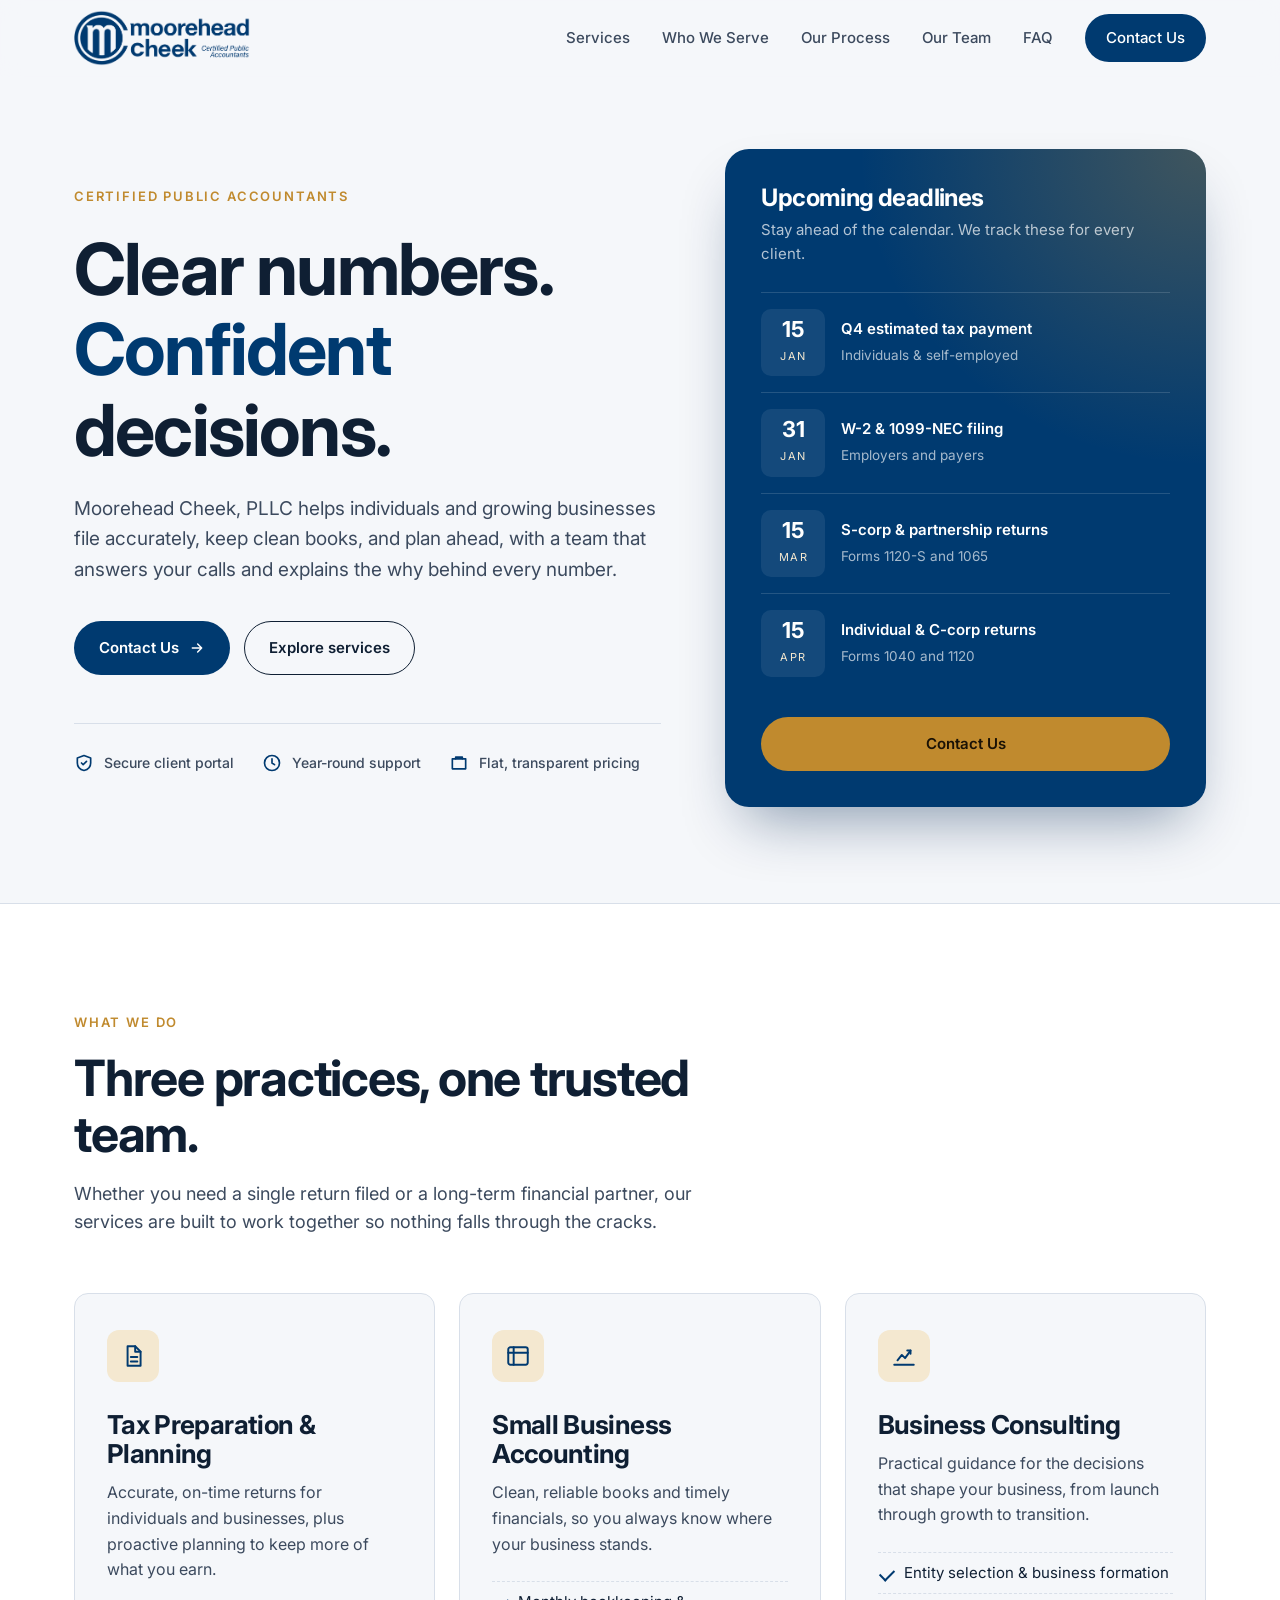
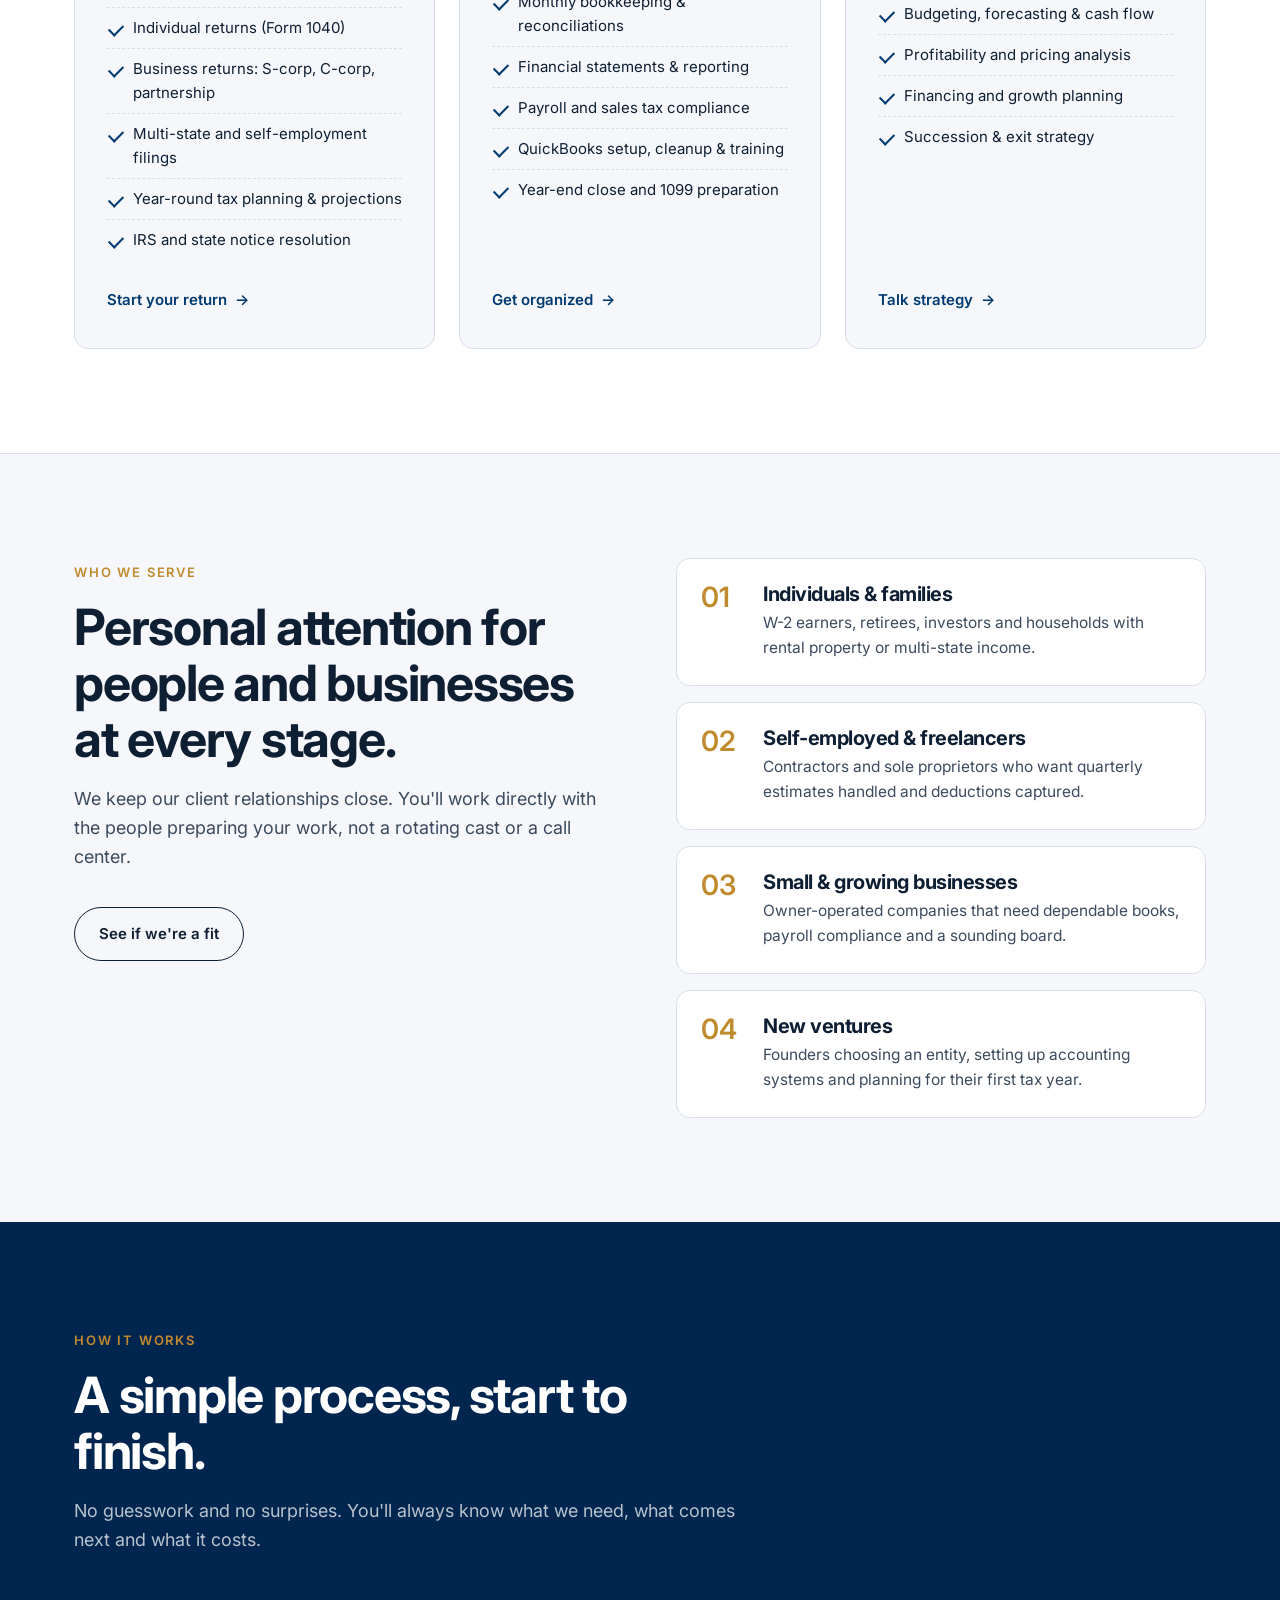
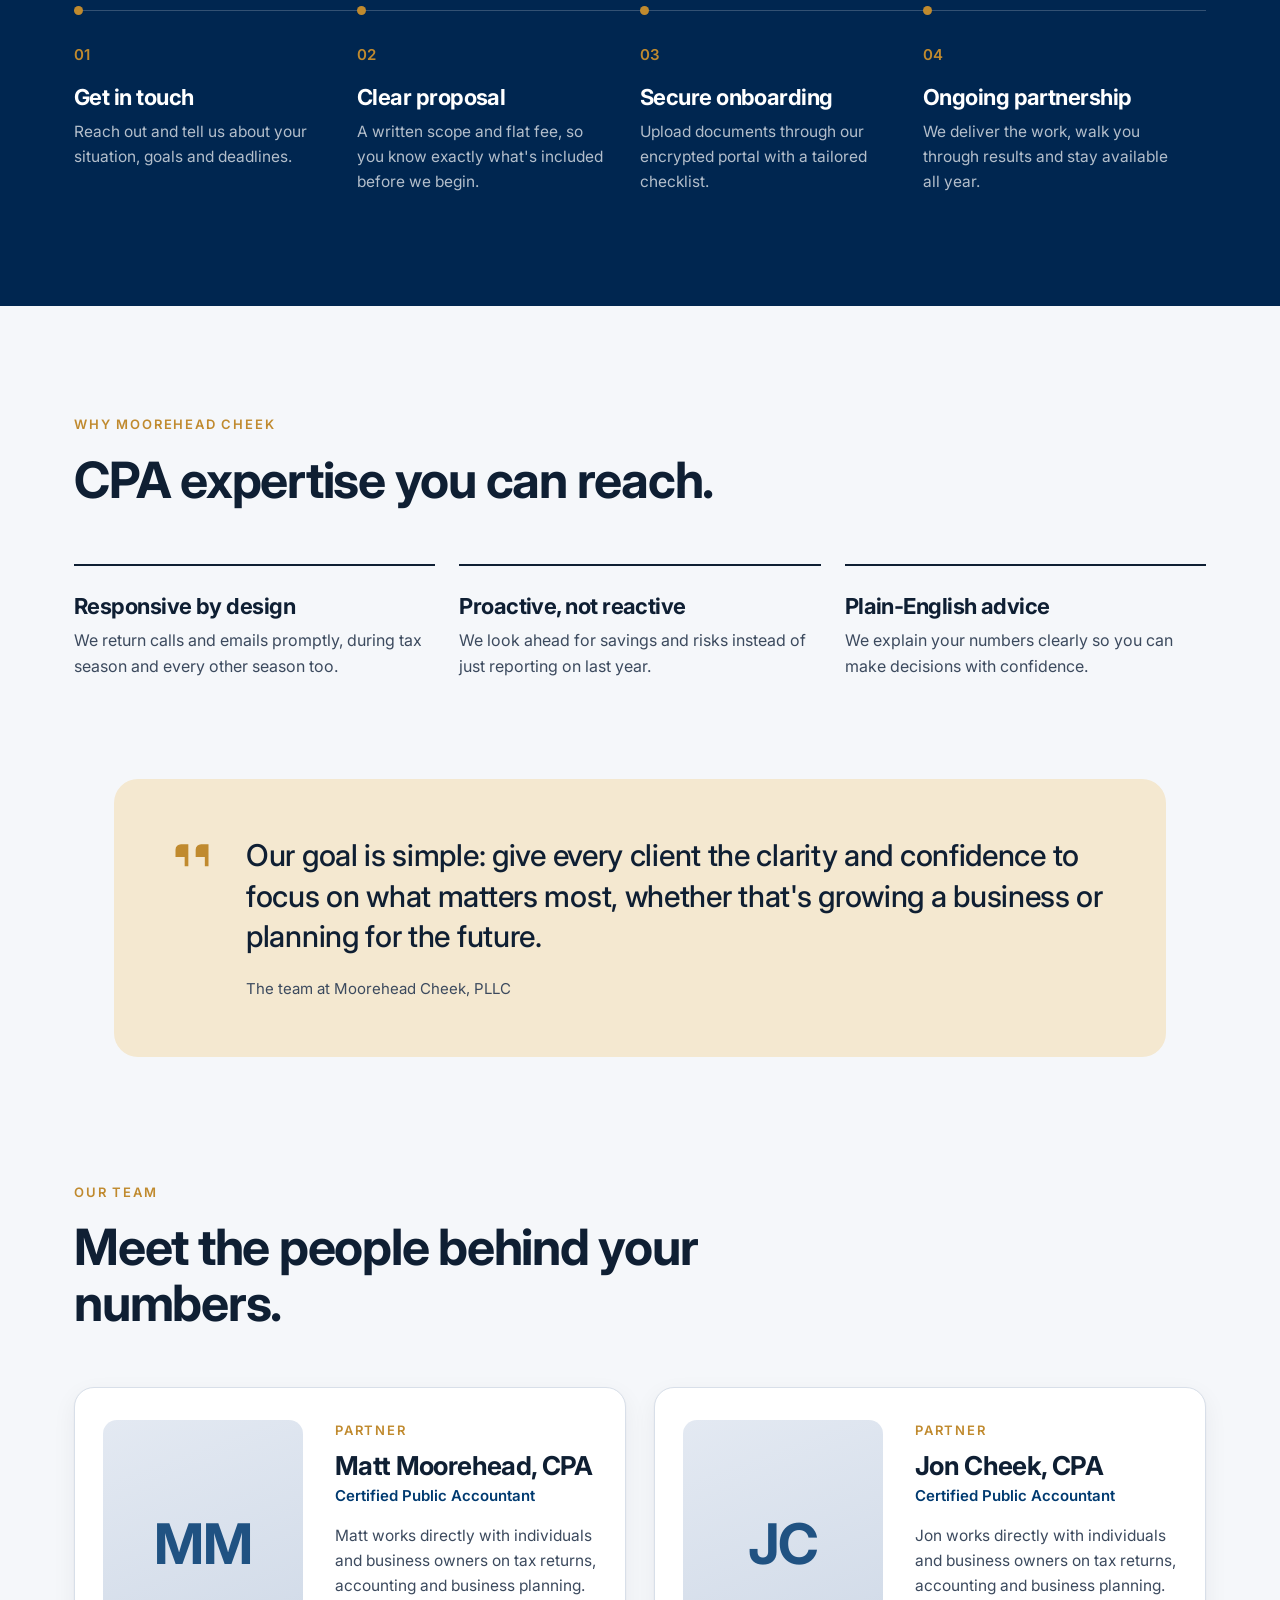
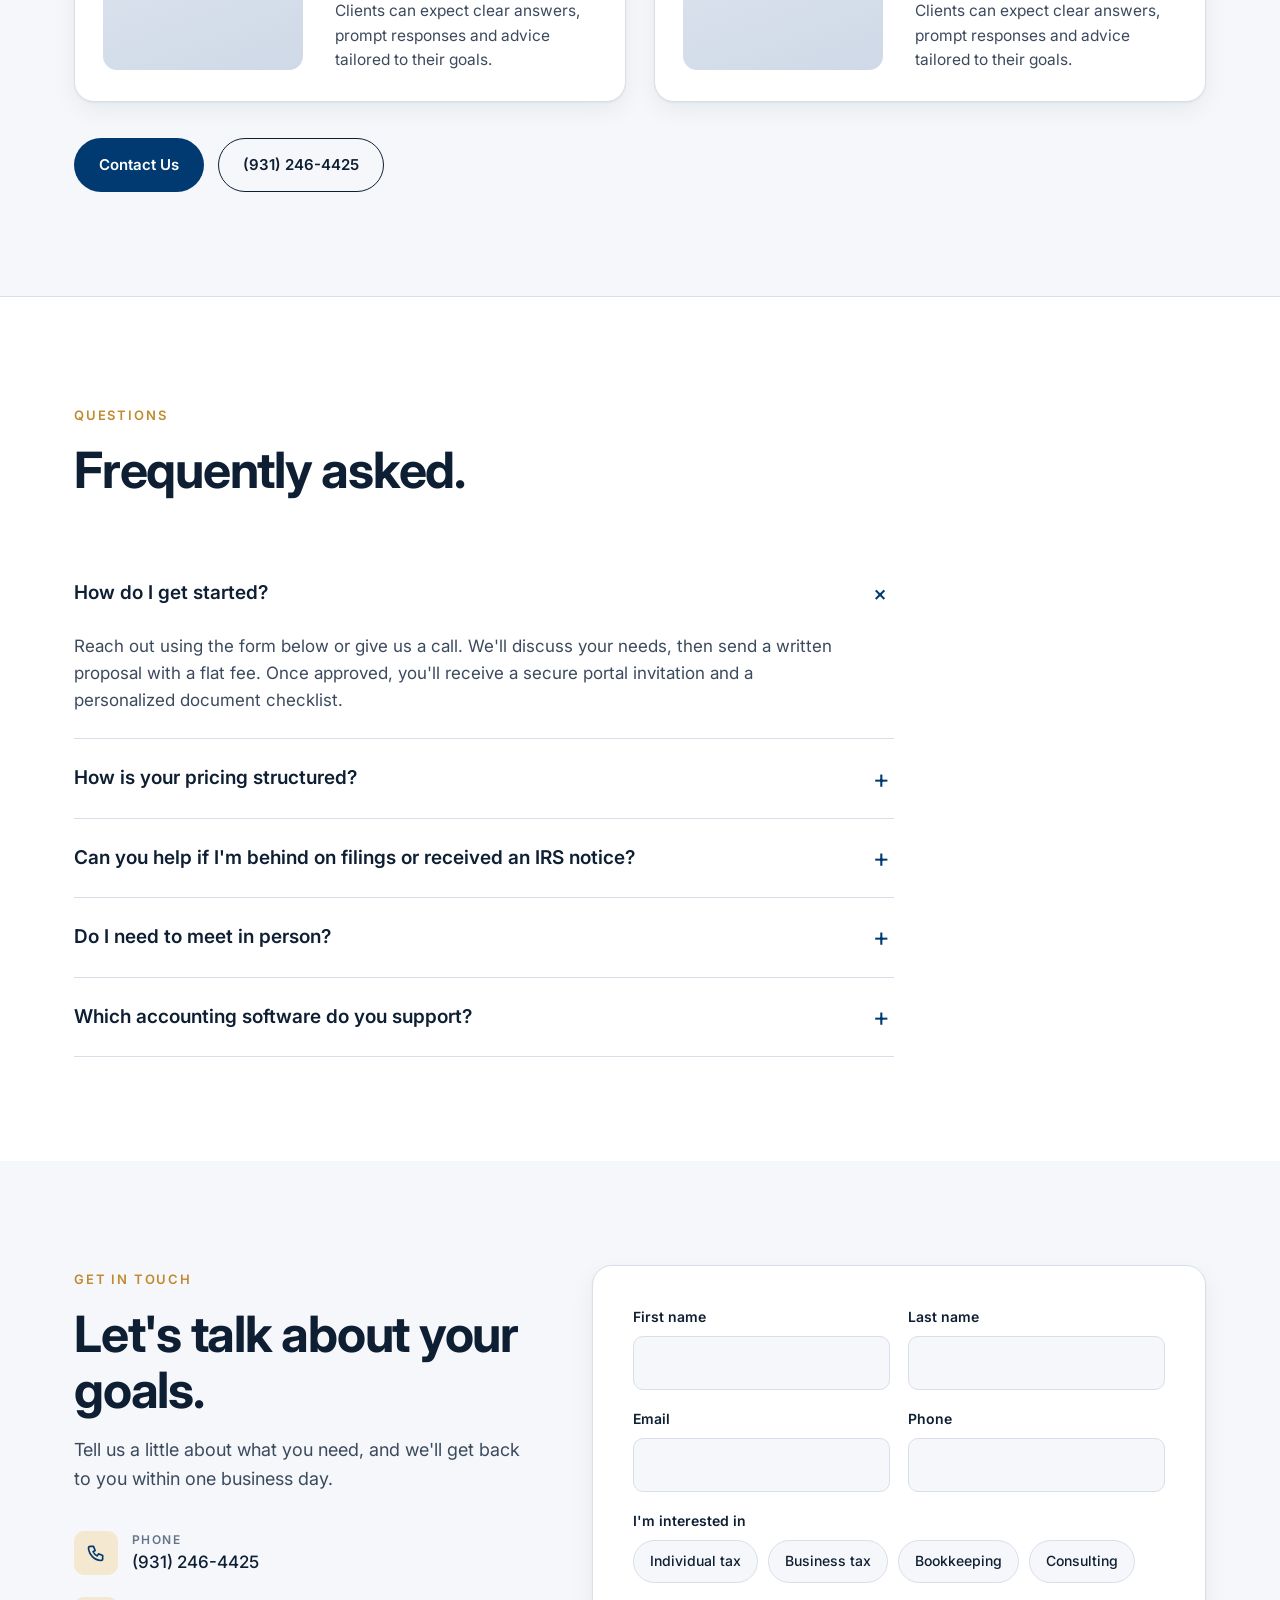
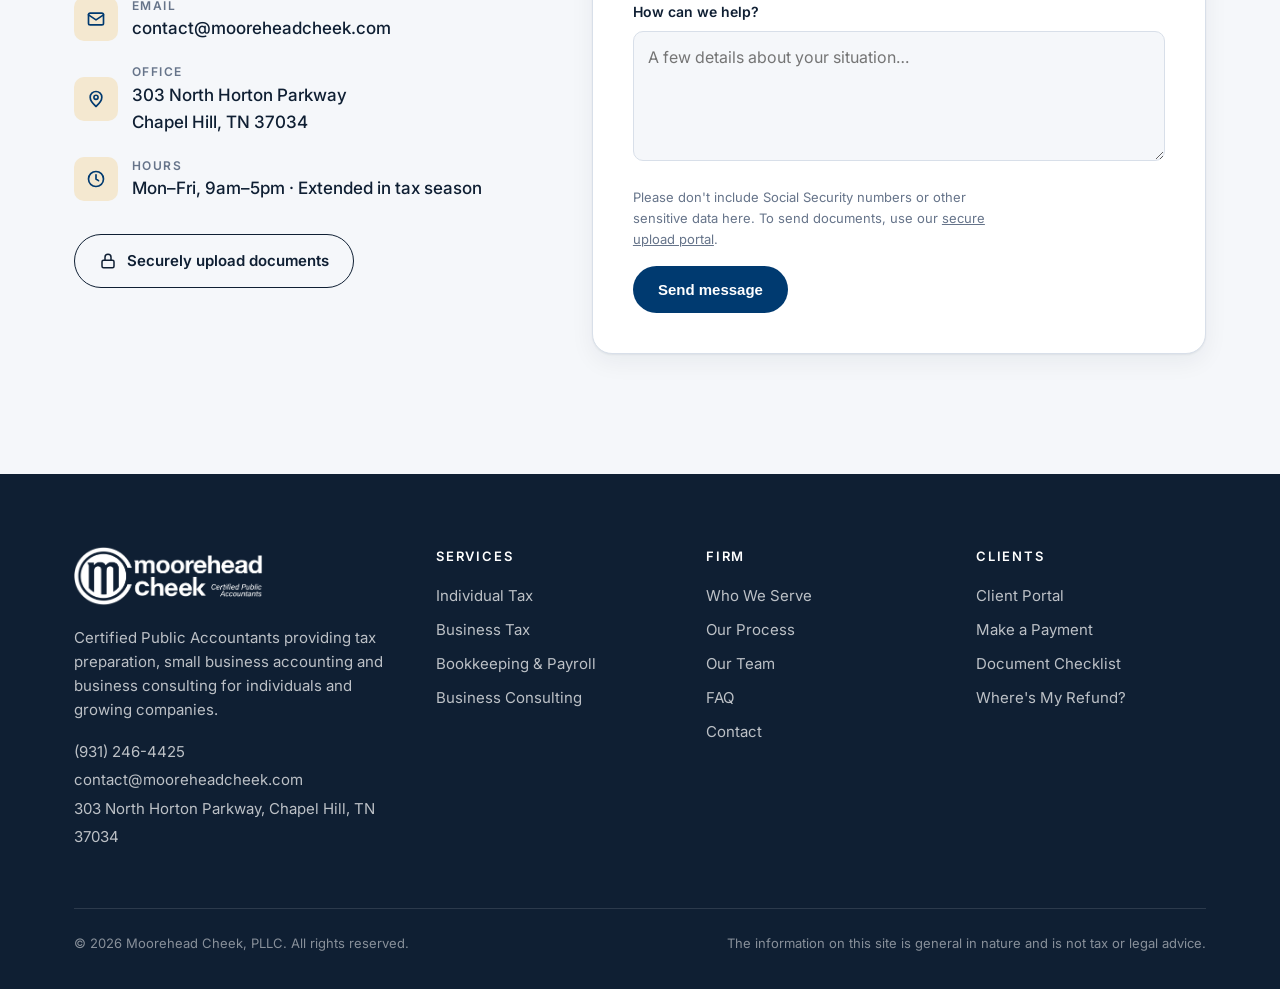
==== commit 8079c804: "Replace partner photos with initials placeholders Co-Authored-By: Claude Opus 5.5 <noreply@anthropic" ====
--- a/index.html
+++ b/index.html
@@ -203,14 +203,18 @@
     background: var(--card); border: 1px solid var(--line); border-radius: 20px; padding: 28px;
     box-shadow: var(--shadow);
   }
-  .person img { width: 100%; height: auto; aspect-ratio: 4 / 5; object-fit: cover; object-position: center top; border-radius: 14px; }
+  .avatar {
+    width: 100%; aspect-ratio: 4 / 5; border-radius: 14px; display: grid; place-items: center;
+    background: linear-gradient(160deg, #e3e9f2, #cfd9e7); color: var(--forest);
+  }
+  .avatar span { font-size: 56px; font-weight: 700; letter-spacing: -0.02em; opacity: .85; }
   .person h3 { font-size: 26px; margin: 8px 0 4px; }
   .person .role { color: var(--forest); font-weight: 600; font-size: 15px; }
   .person p.bio { color: var(--ink-soft); margin: 16px 0 0; font-size: 15.5px; }
   @media (max-width: 1000px) { .team { grid-template-columns: 1fr; } }
   @media (max-width: 560px) {
     .person { grid-template-columns: 1fr; gap: 20px; padding: 20px; }
-    .person img { max-width: 280px; }
+    .avatar { max-width: 280px; }
   }
 
   /* FAQ */
@@ -489,7 +493,7 @@
       </div>
       <div class="team">
         <article class="person reveal">
-          <img src="matt-moorehead.jpg" alt="Portrait of Matt Moorehead, CPA" width="800" height="875" loading="lazy">
+          <div class="avatar" role="img" aria-label="Photo of Matt Moorehead coming soon"><span>MM</span></div>
           <div>
             <span class="eyebrow">Partner</span>
             <h3>Matt Moorehead, CPA</h3>
@@ -498,7 +502,7 @@
           </div>
         </article>
         <article class="person reveal">
-          <img src="jon-cheek.jpg" alt="Portrait of Jon Cheek, CPA" width="799" height="1066" loading="lazy">
+          <div class="avatar" role="img" aria-label="Photo of Jon Cheek coming soon"><span>JC</span></div>
           <div>
             <span class="eyebrow">Partner</span>
             <h3>Jon Cheek, CPA</h3>
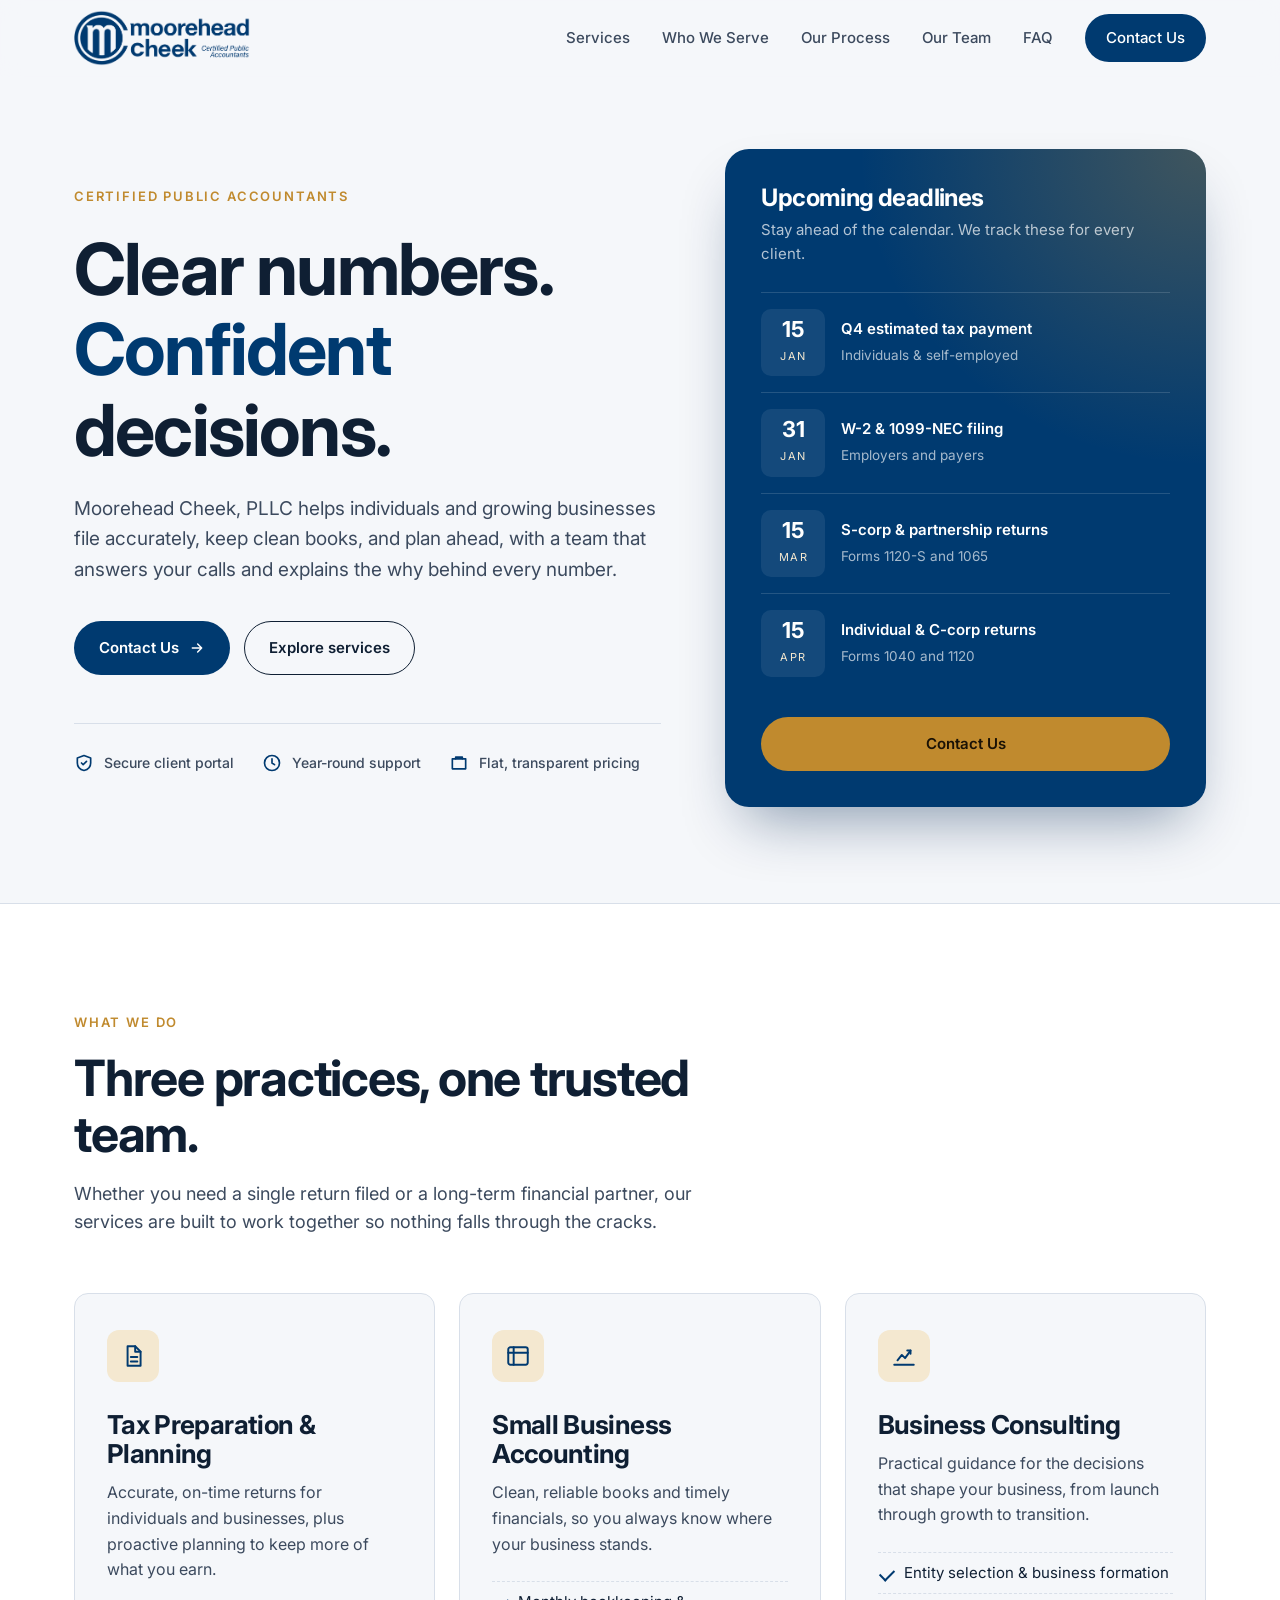
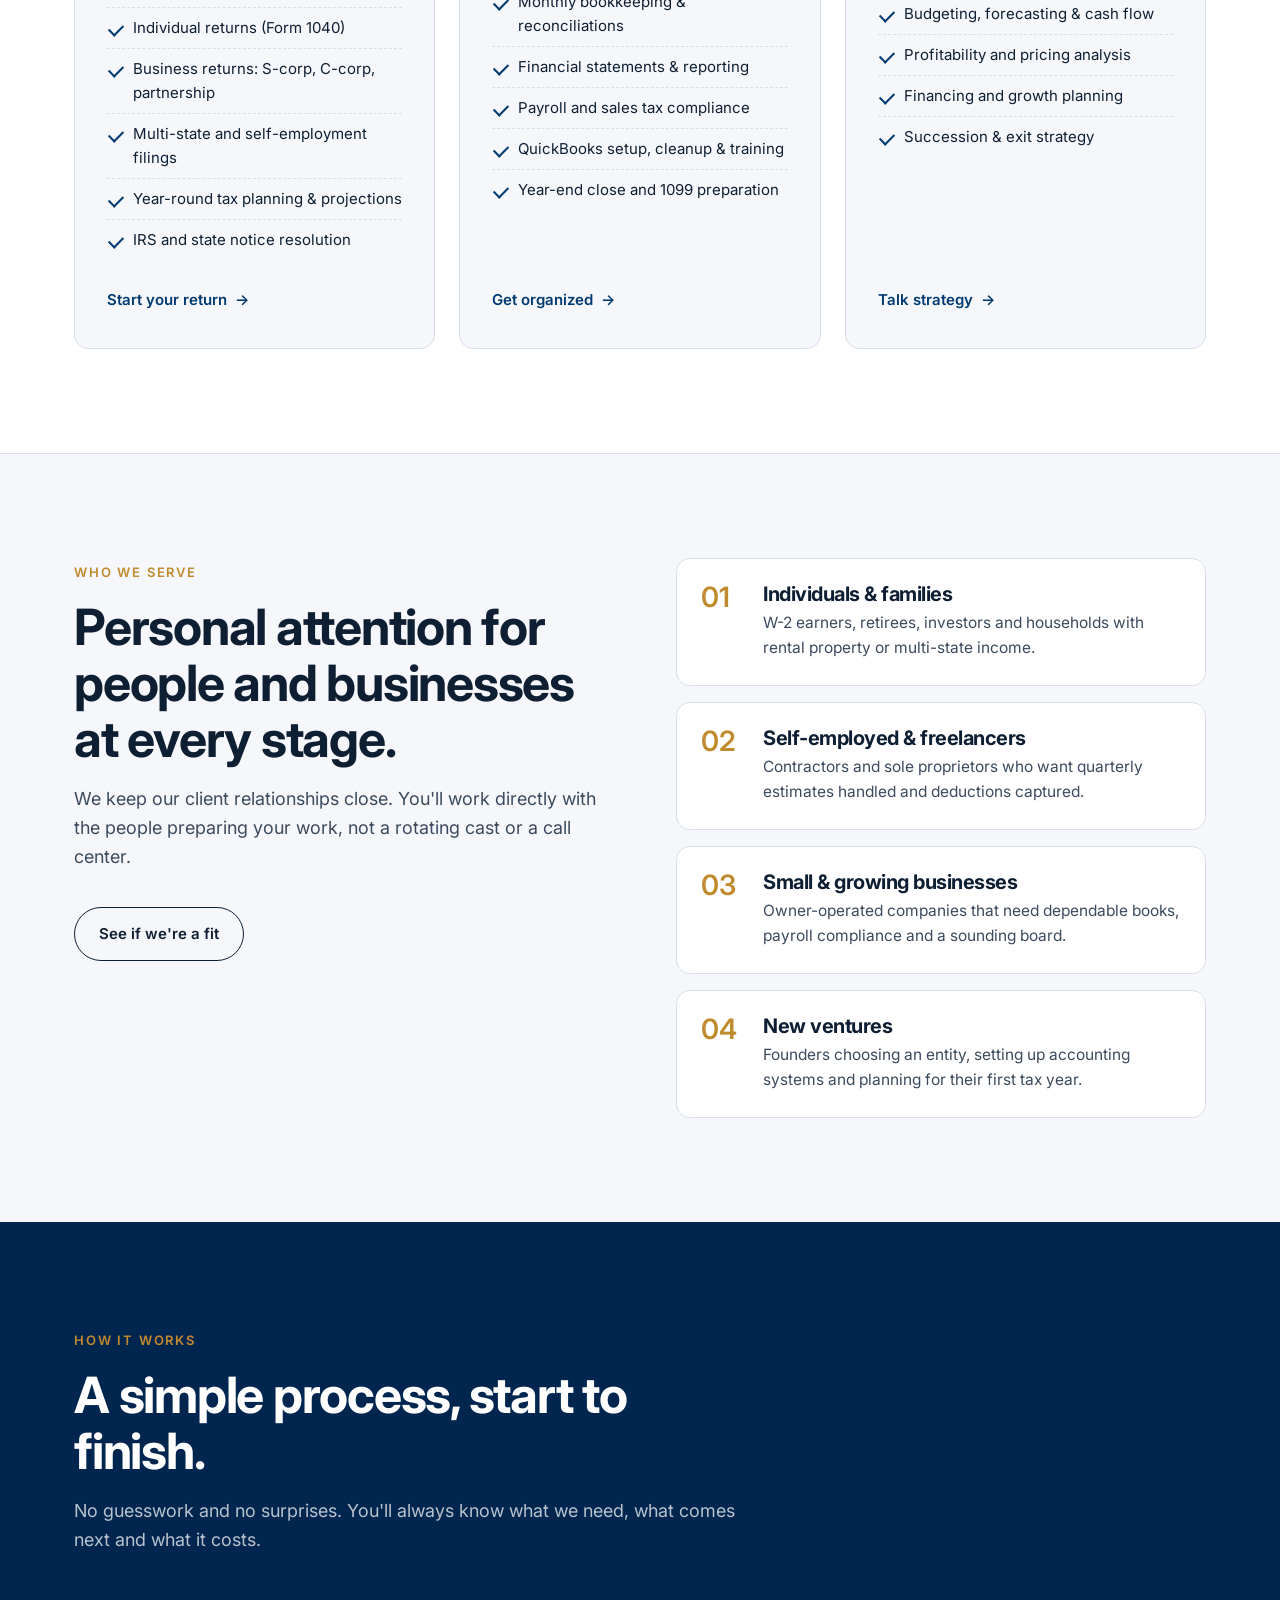
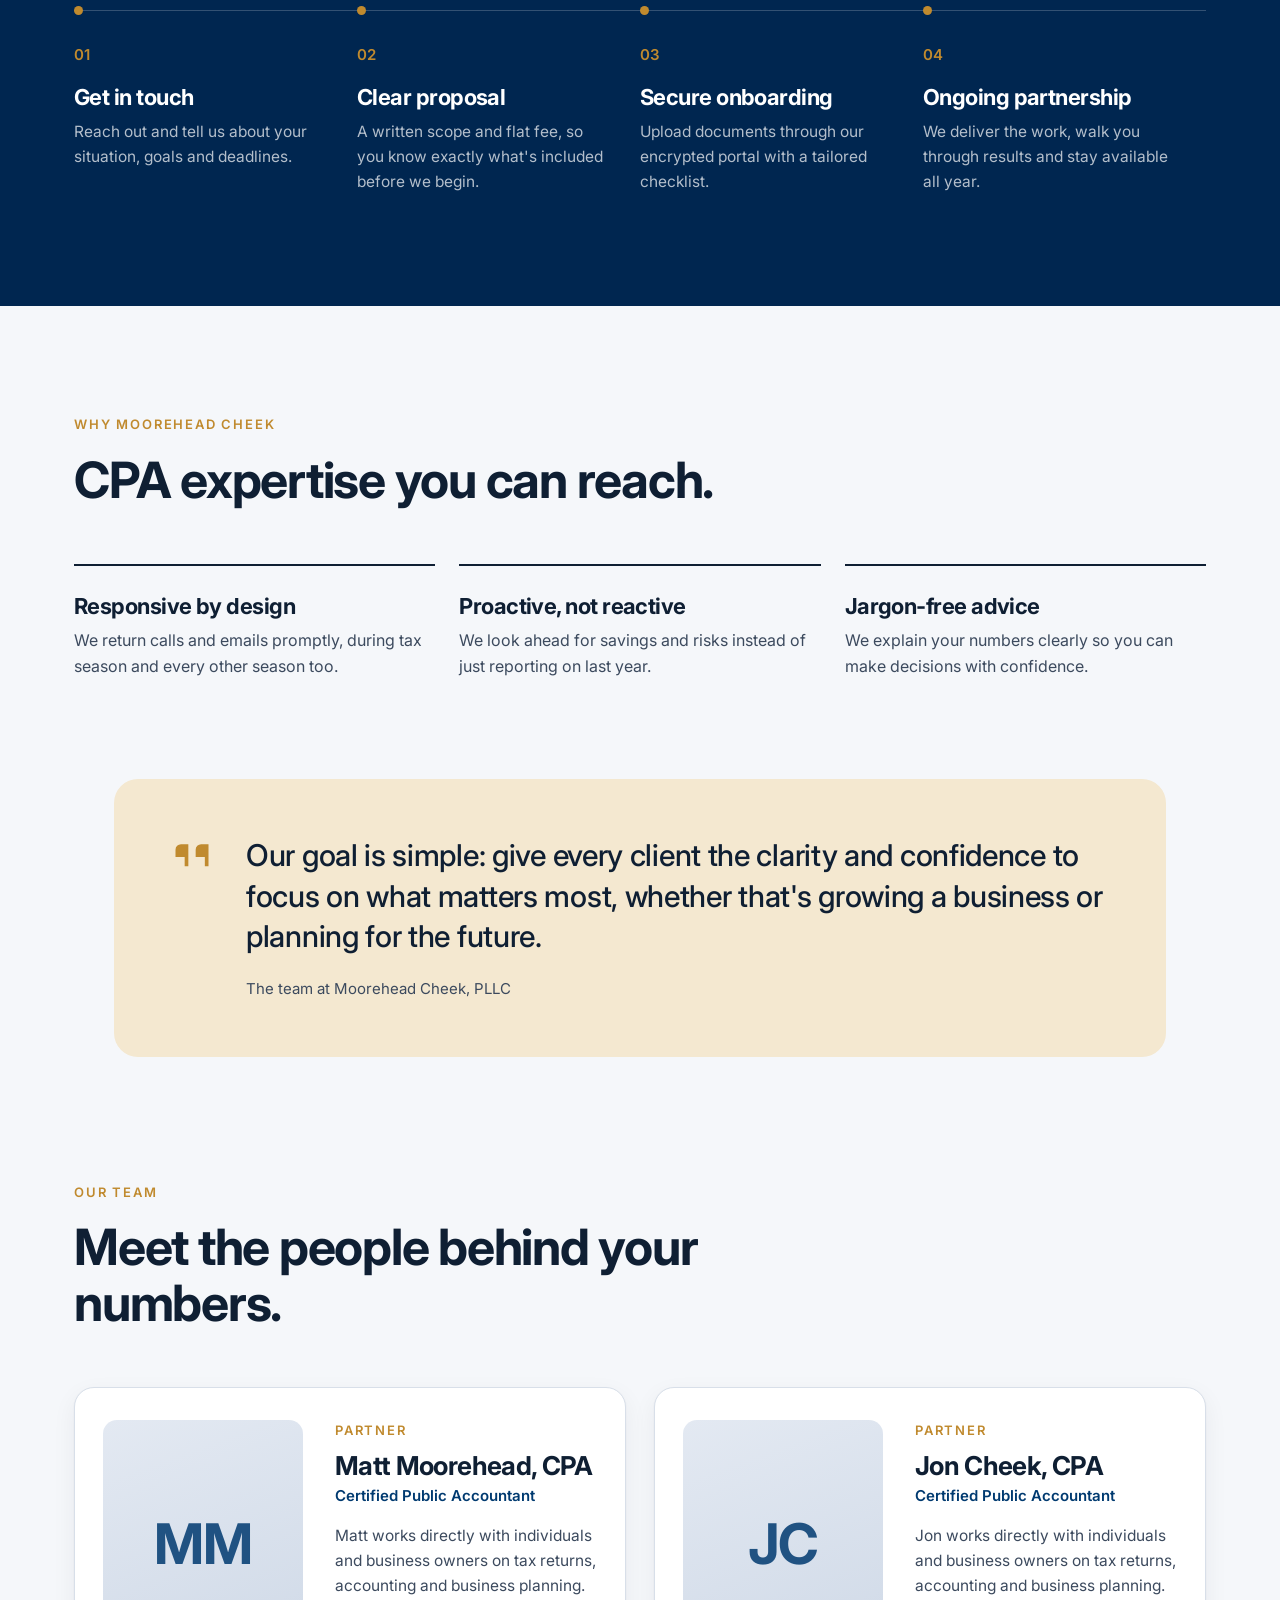
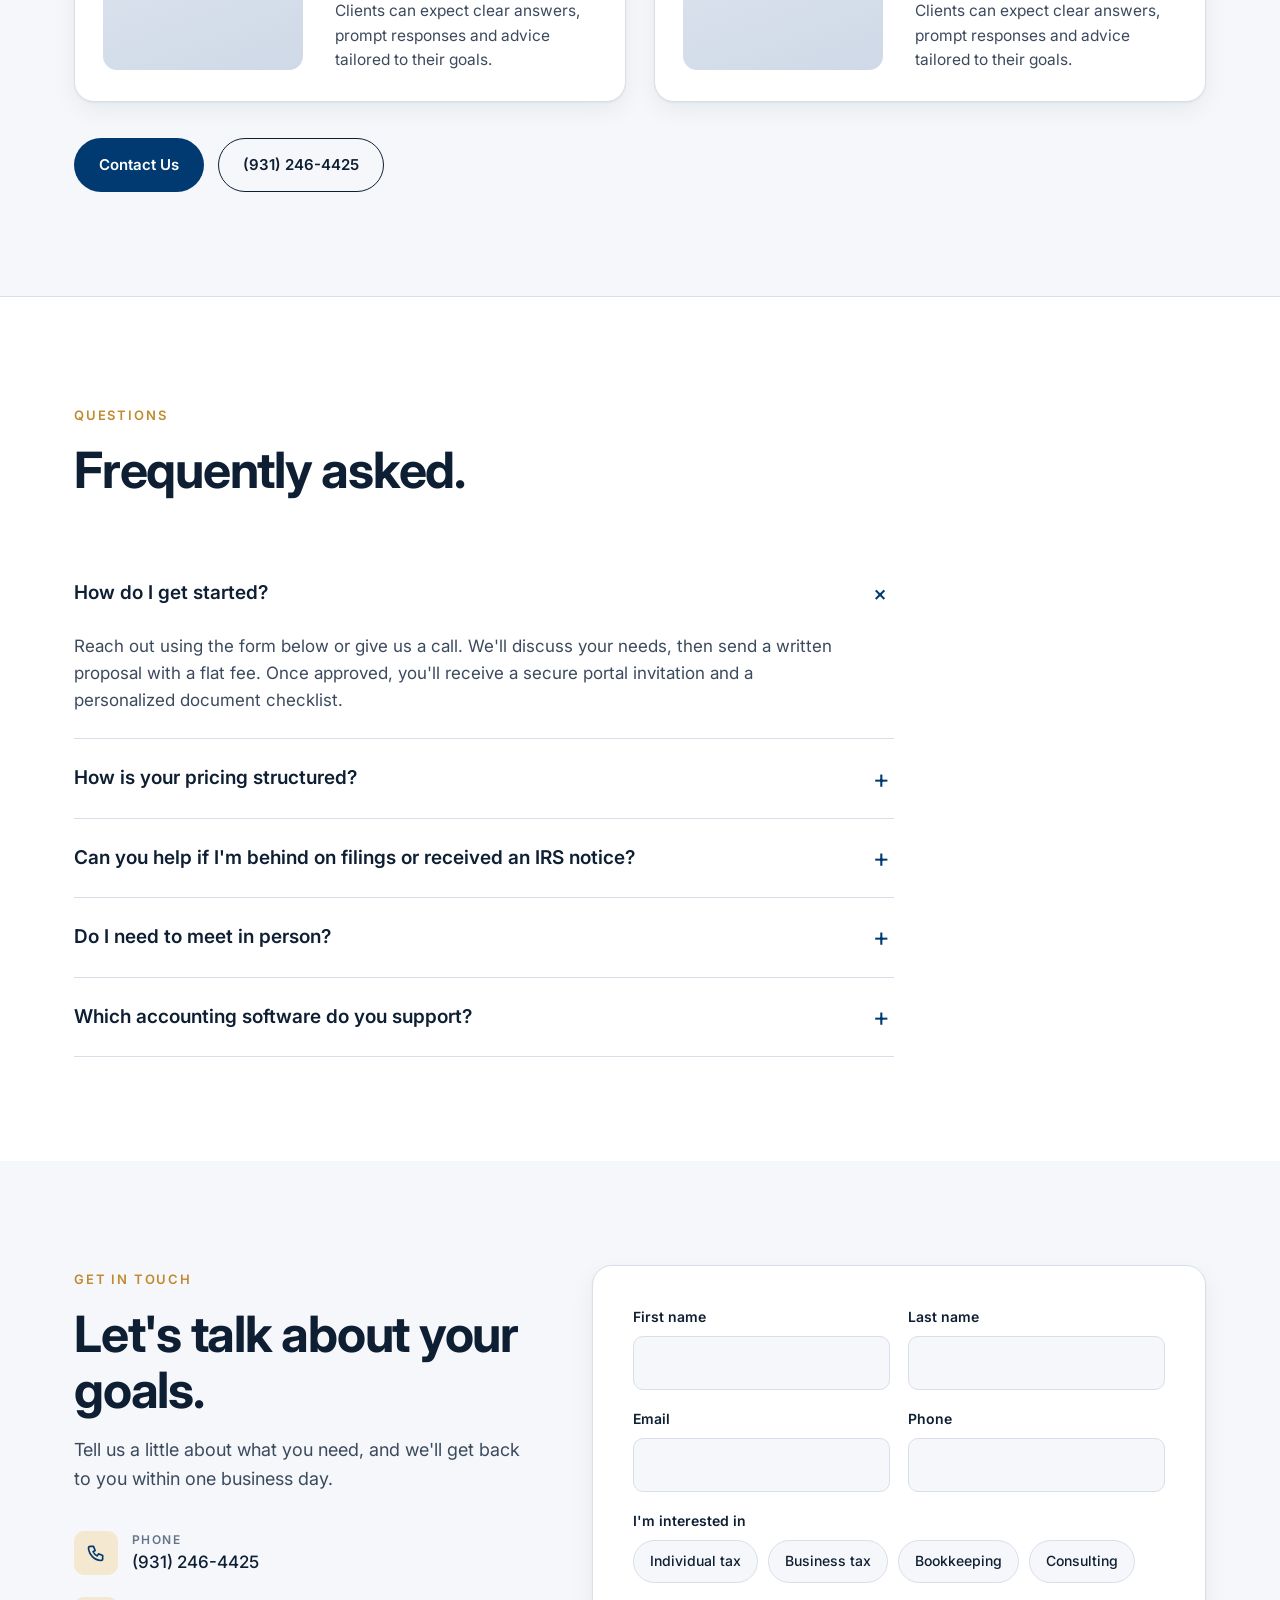
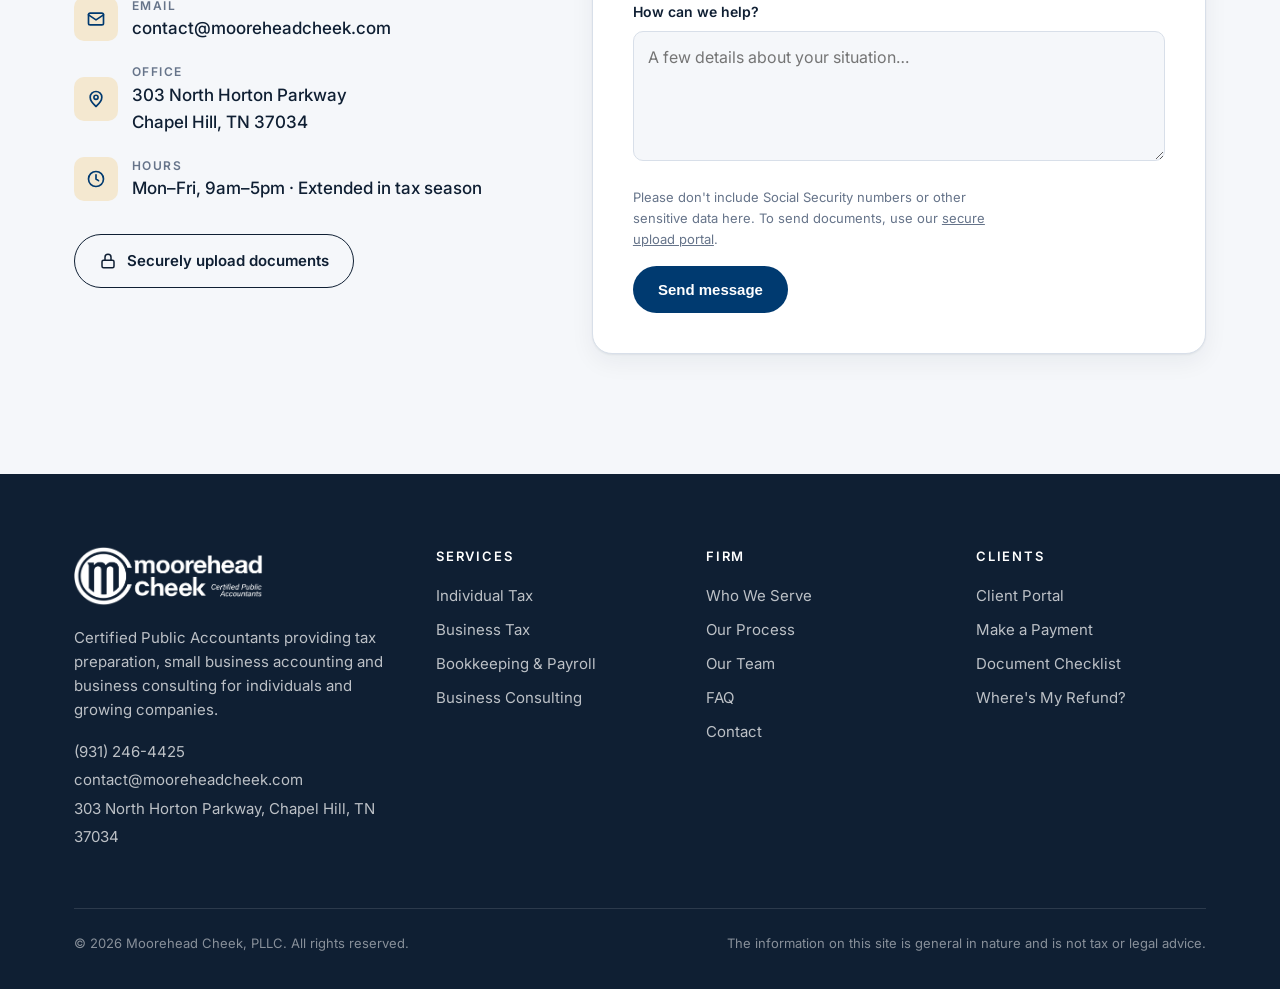
==== commit 17a201bd: "Rename Plain-English advice heading Co-Authored-By: Claude Opus 5.5 <noreply@anthropic.com> Claude-S" ====
--- a/index.html
+++ b/index.html
@@ -471,7 +471,7 @@
       <div class="why">
         <div class="why-item reveal"><h3>Responsive by design</h3><p>We return calls and emails promptly, during tax season and every other season too.</p></div>
         <div class="why-item reveal"><h3>Proactive, not reactive</h3><p>We look ahead for savings and risks instead of just reporting on last year.</p></div>
-        <div class="why-item reveal"><h3>Plain-English advice</h3><p>We explain your numbers clearly so you can make decisions with confidence.</p></div>
+        <div class="why-item reveal"><h3>Jargon-free advice</h3><p>We explain your numbers clearly so you can make decisions with confidence.</p></div>
       </div>
       <!-- Replace with a real, approved client testimonial before launch -->
       <figure class="quote reveal">
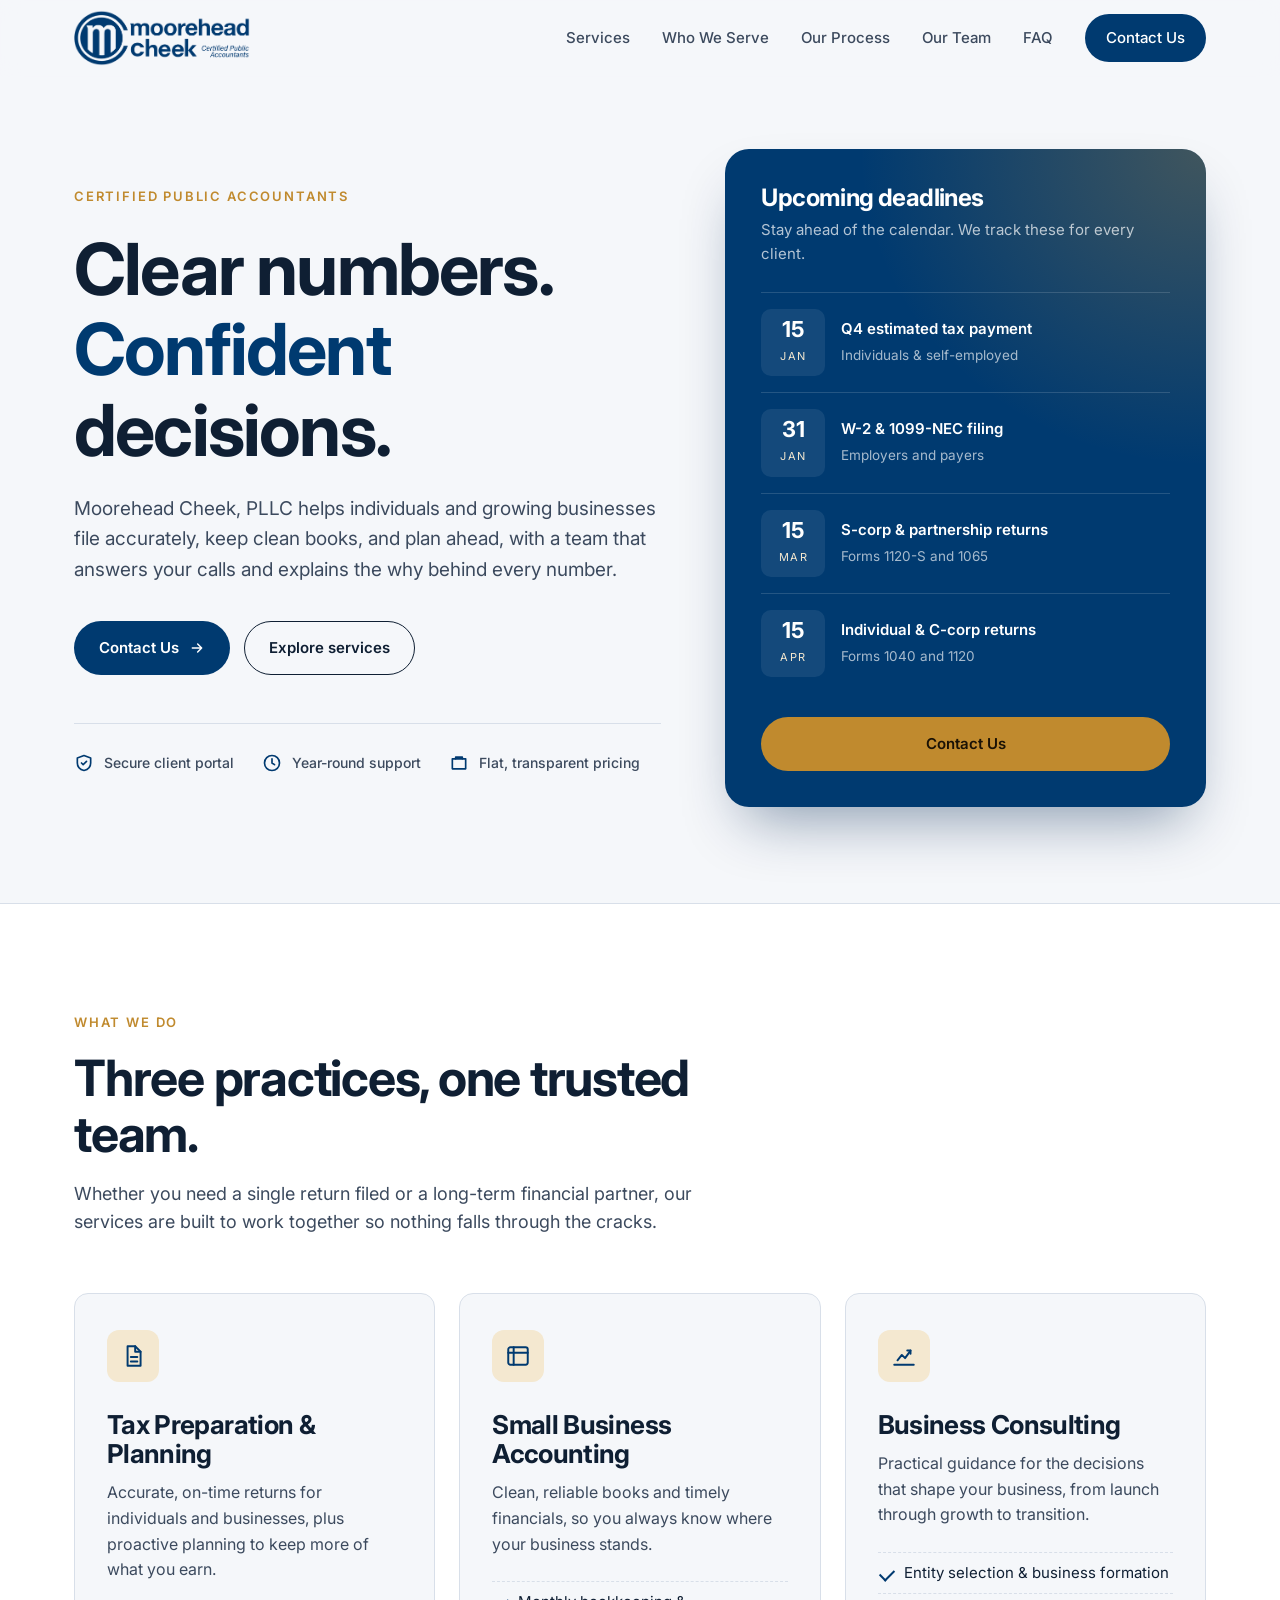
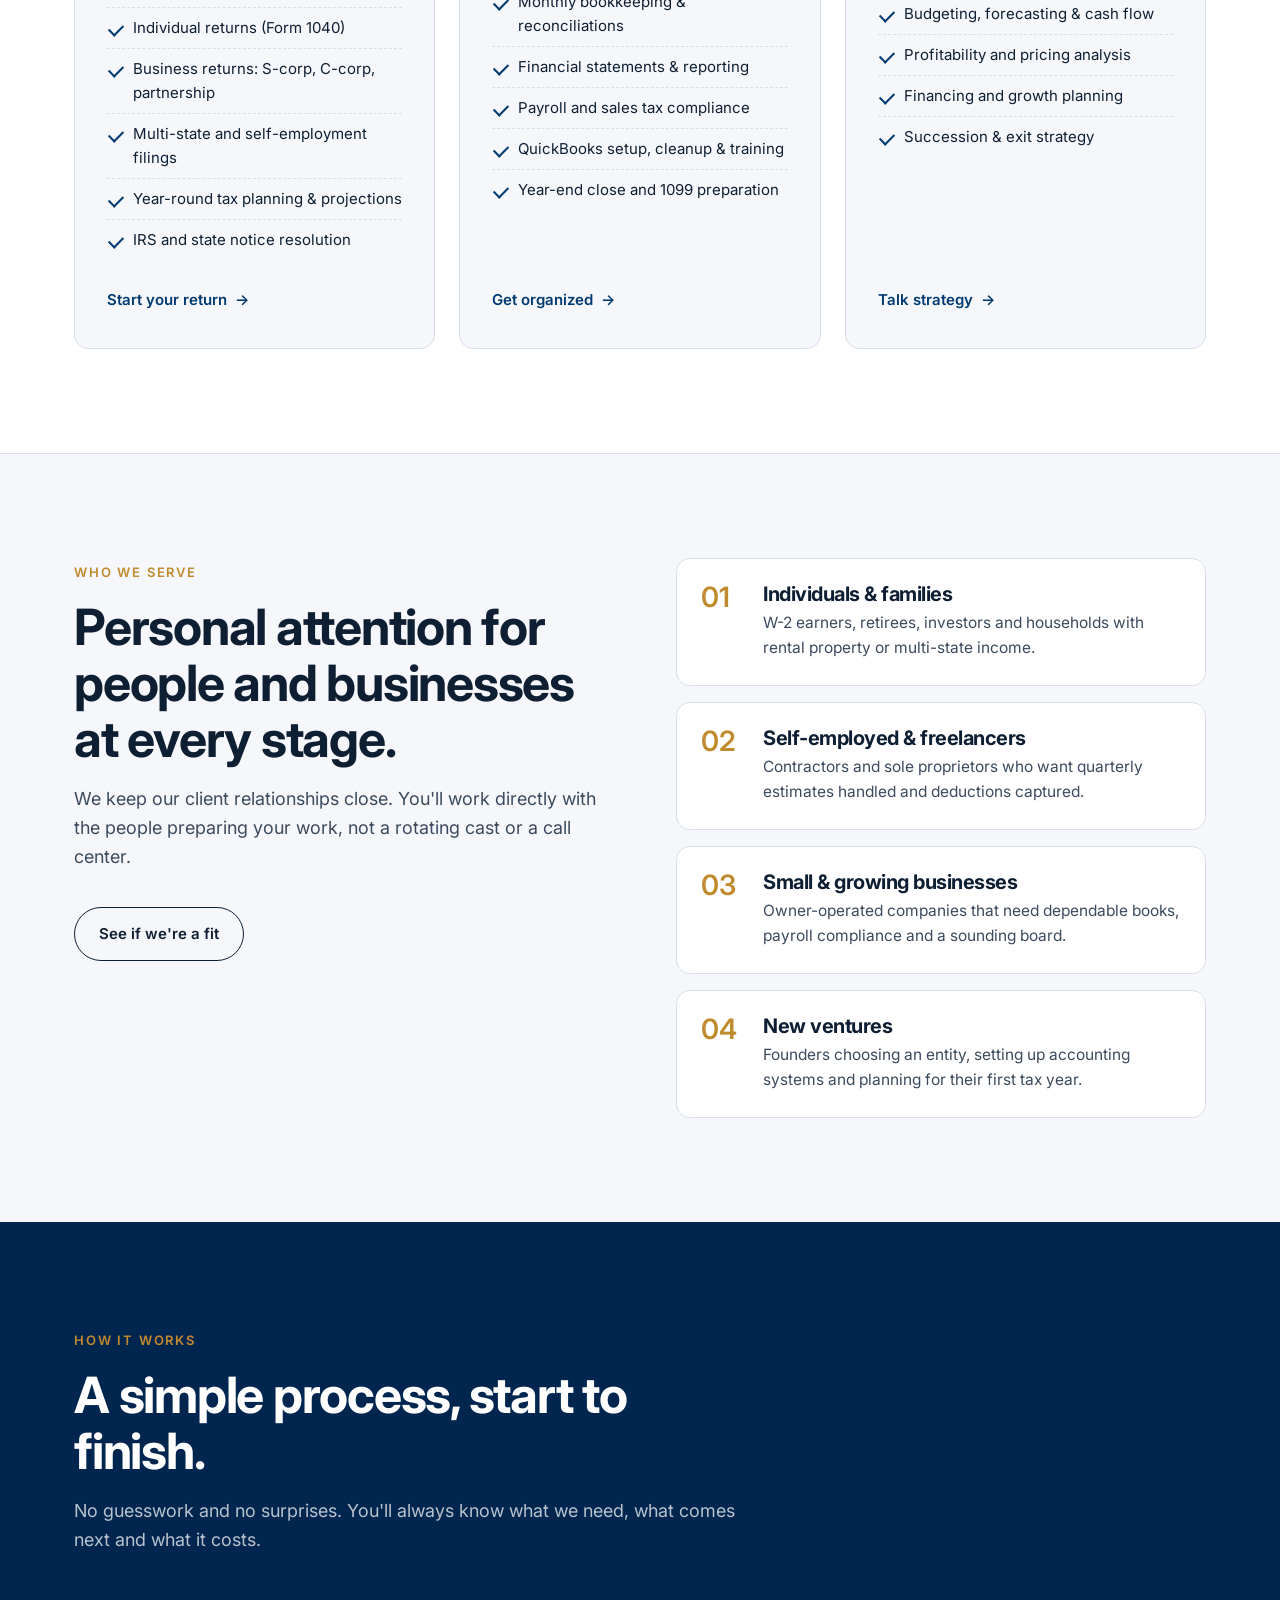
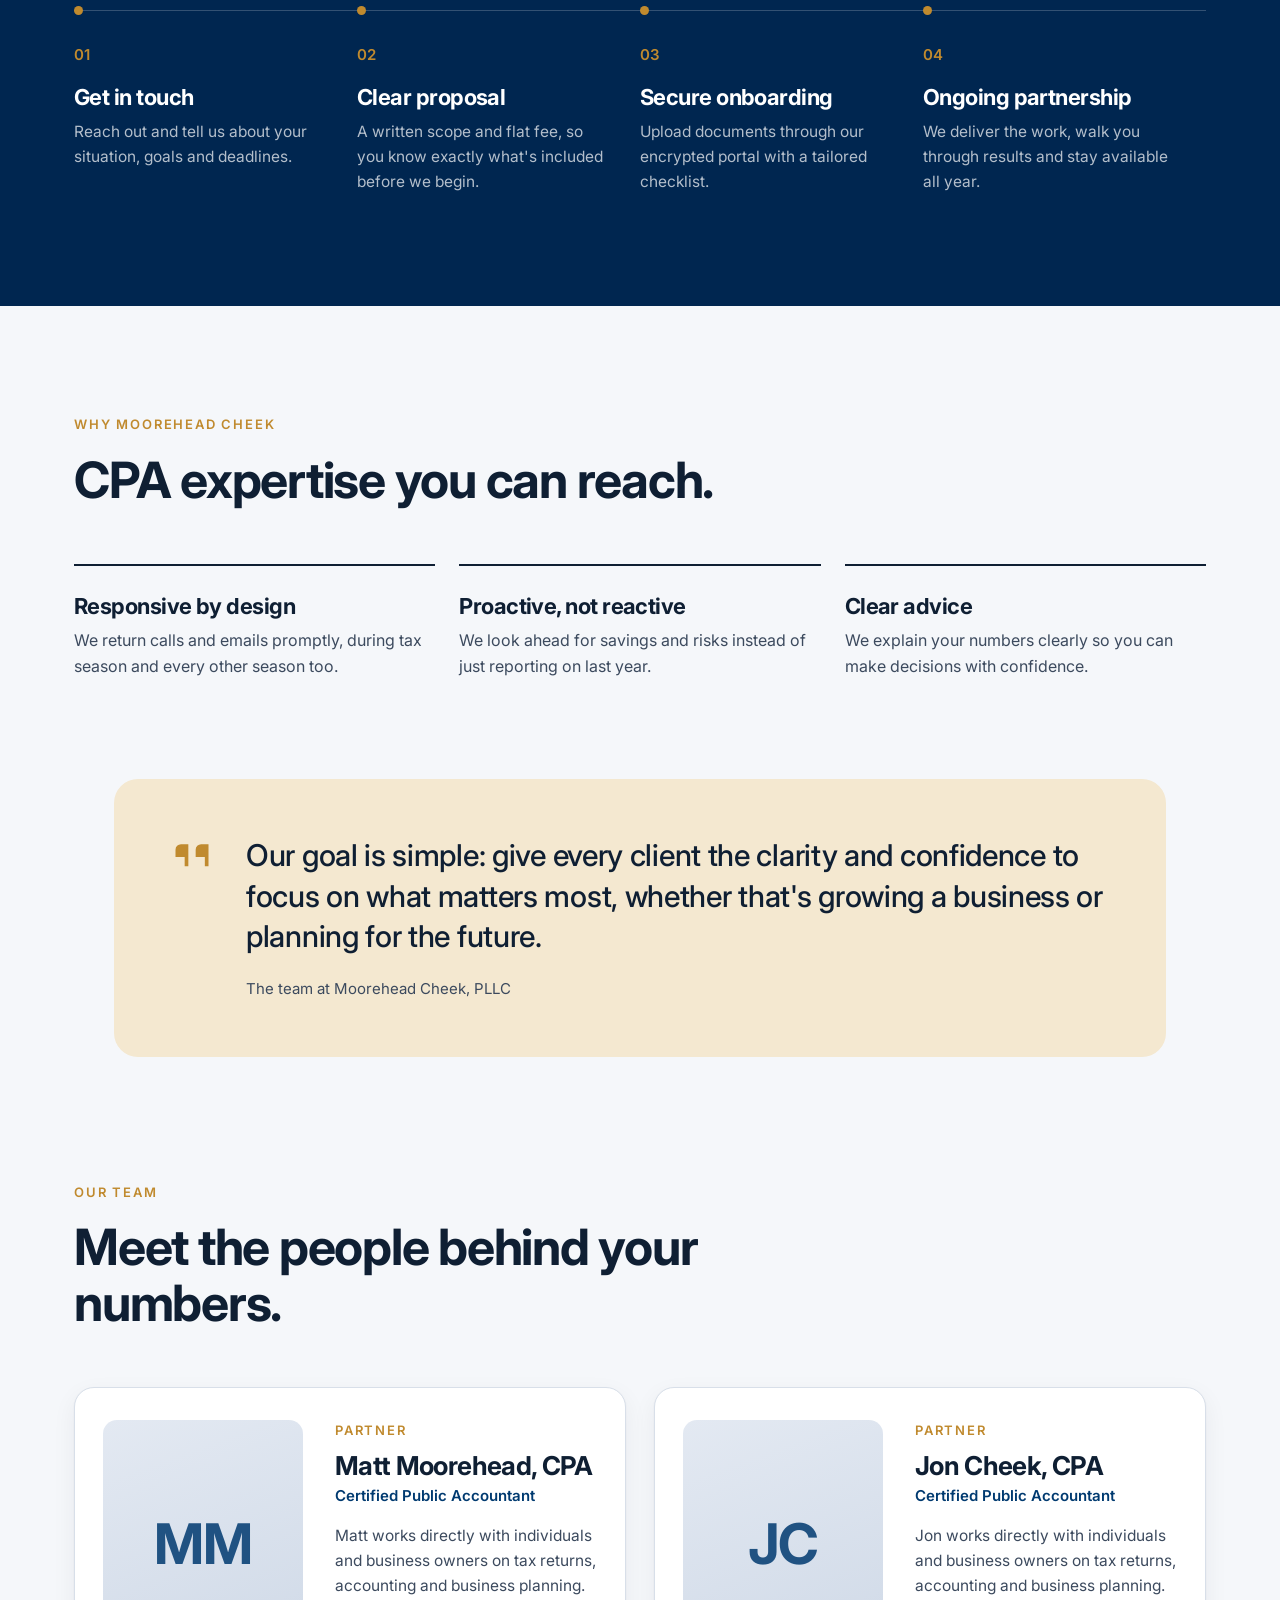
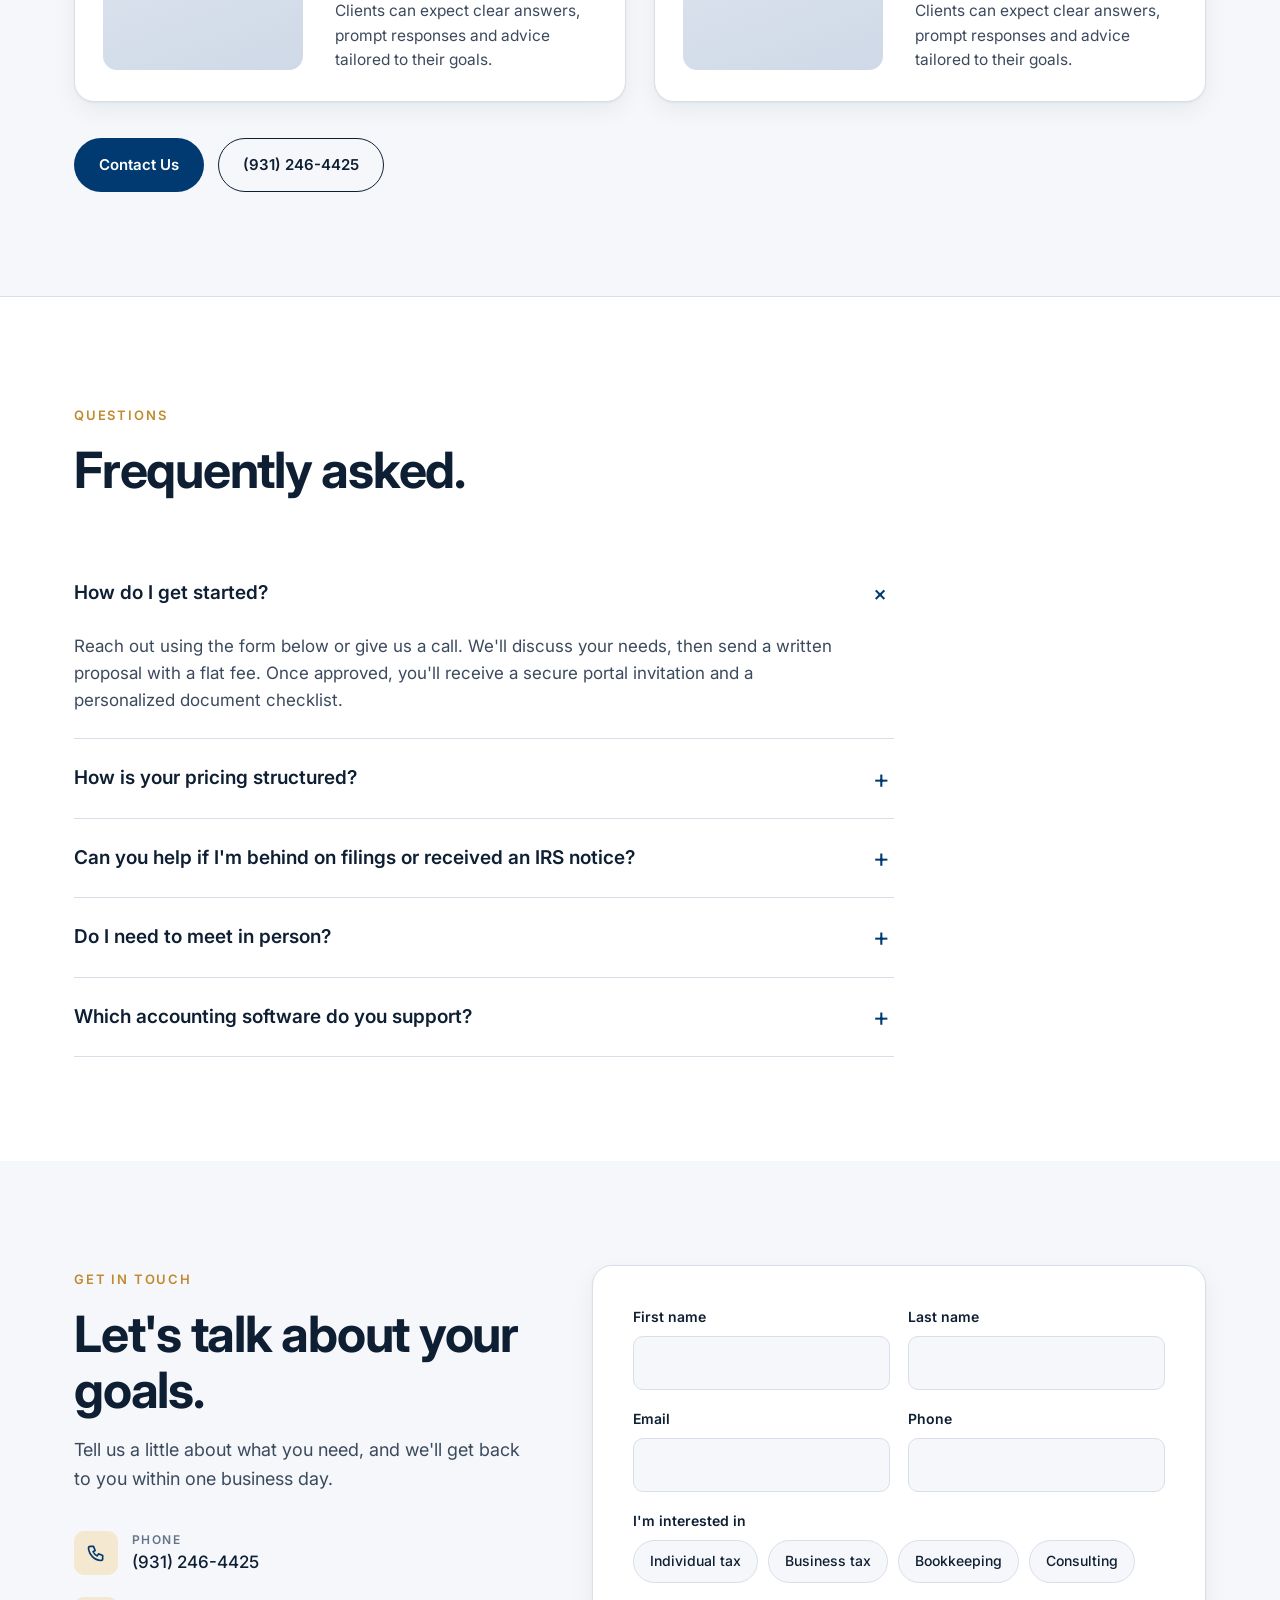
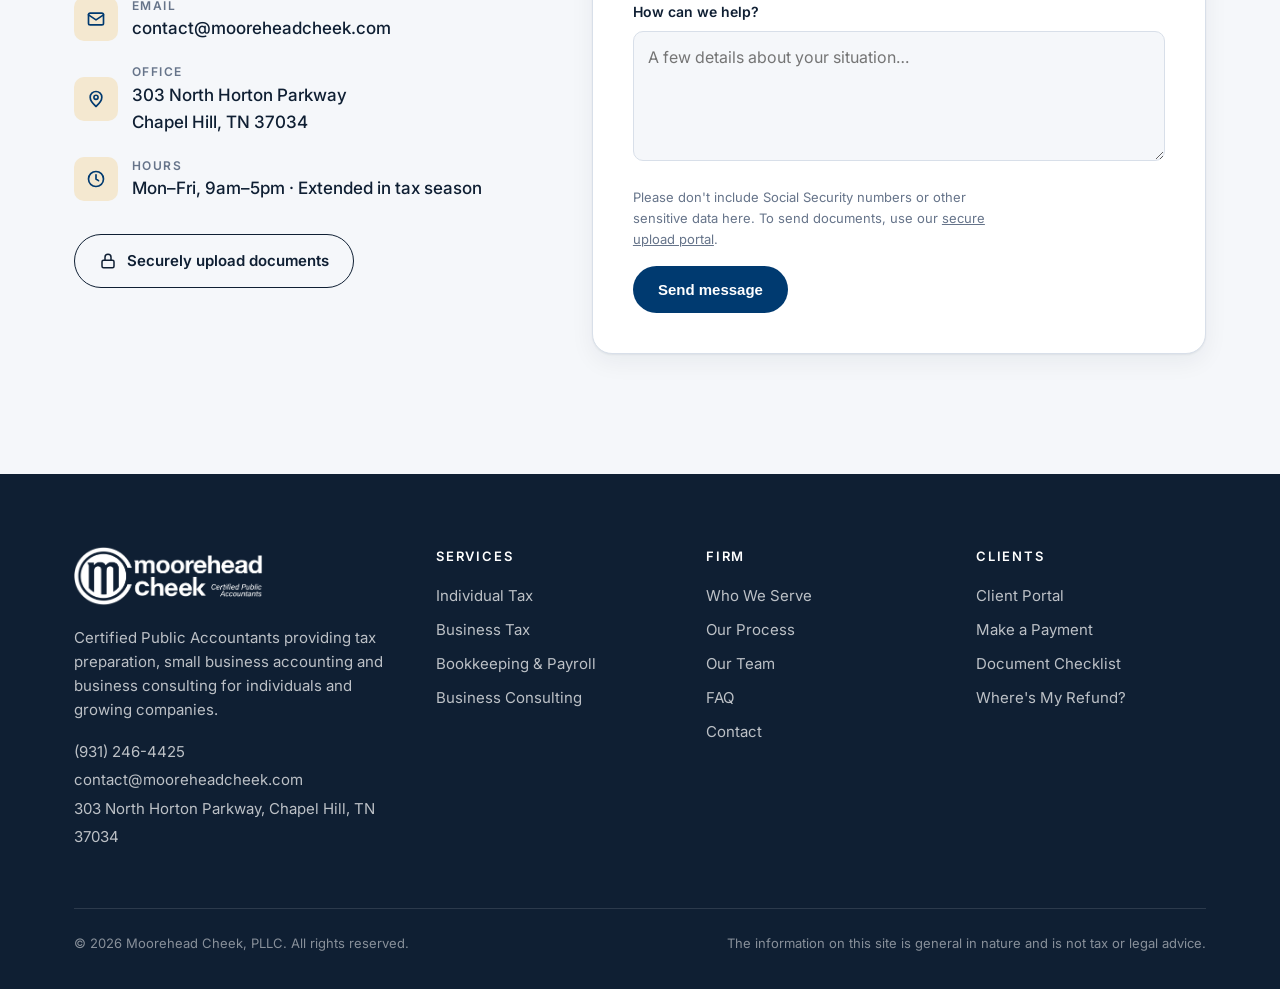
==== commit bbeee1da: "Rename heading to Clear advice Co-Authored-By: Claude Opus 5.5 <noreply@anthropic.com> Claude-Sessio" ====
--- a/index.html
+++ b/index.html
@@ -471,7 +471,7 @@
       <div class="why">
         <div class="why-item reveal"><h3>Responsive by design</h3><p>We return calls and emails promptly, during tax season and every other season too.</p></div>
         <div class="why-item reveal"><h3>Proactive, not reactive</h3><p>We look ahead for savings and risks instead of just reporting on last year.</p></div>
-        <div class="why-item reveal"><h3>Jargon-free advice</h3><p>We explain your numbers clearly so you can make decisions with confidence.</p></div>
+        <div class="why-item reveal"><h3>Clear advice</h3><p>We explain your numbers clearly so you can make decisions with confidence.</p></div>
       </div>
       <!-- Replace with a real, approved client testimonial before launch -->
       <figure class="quote reveal">
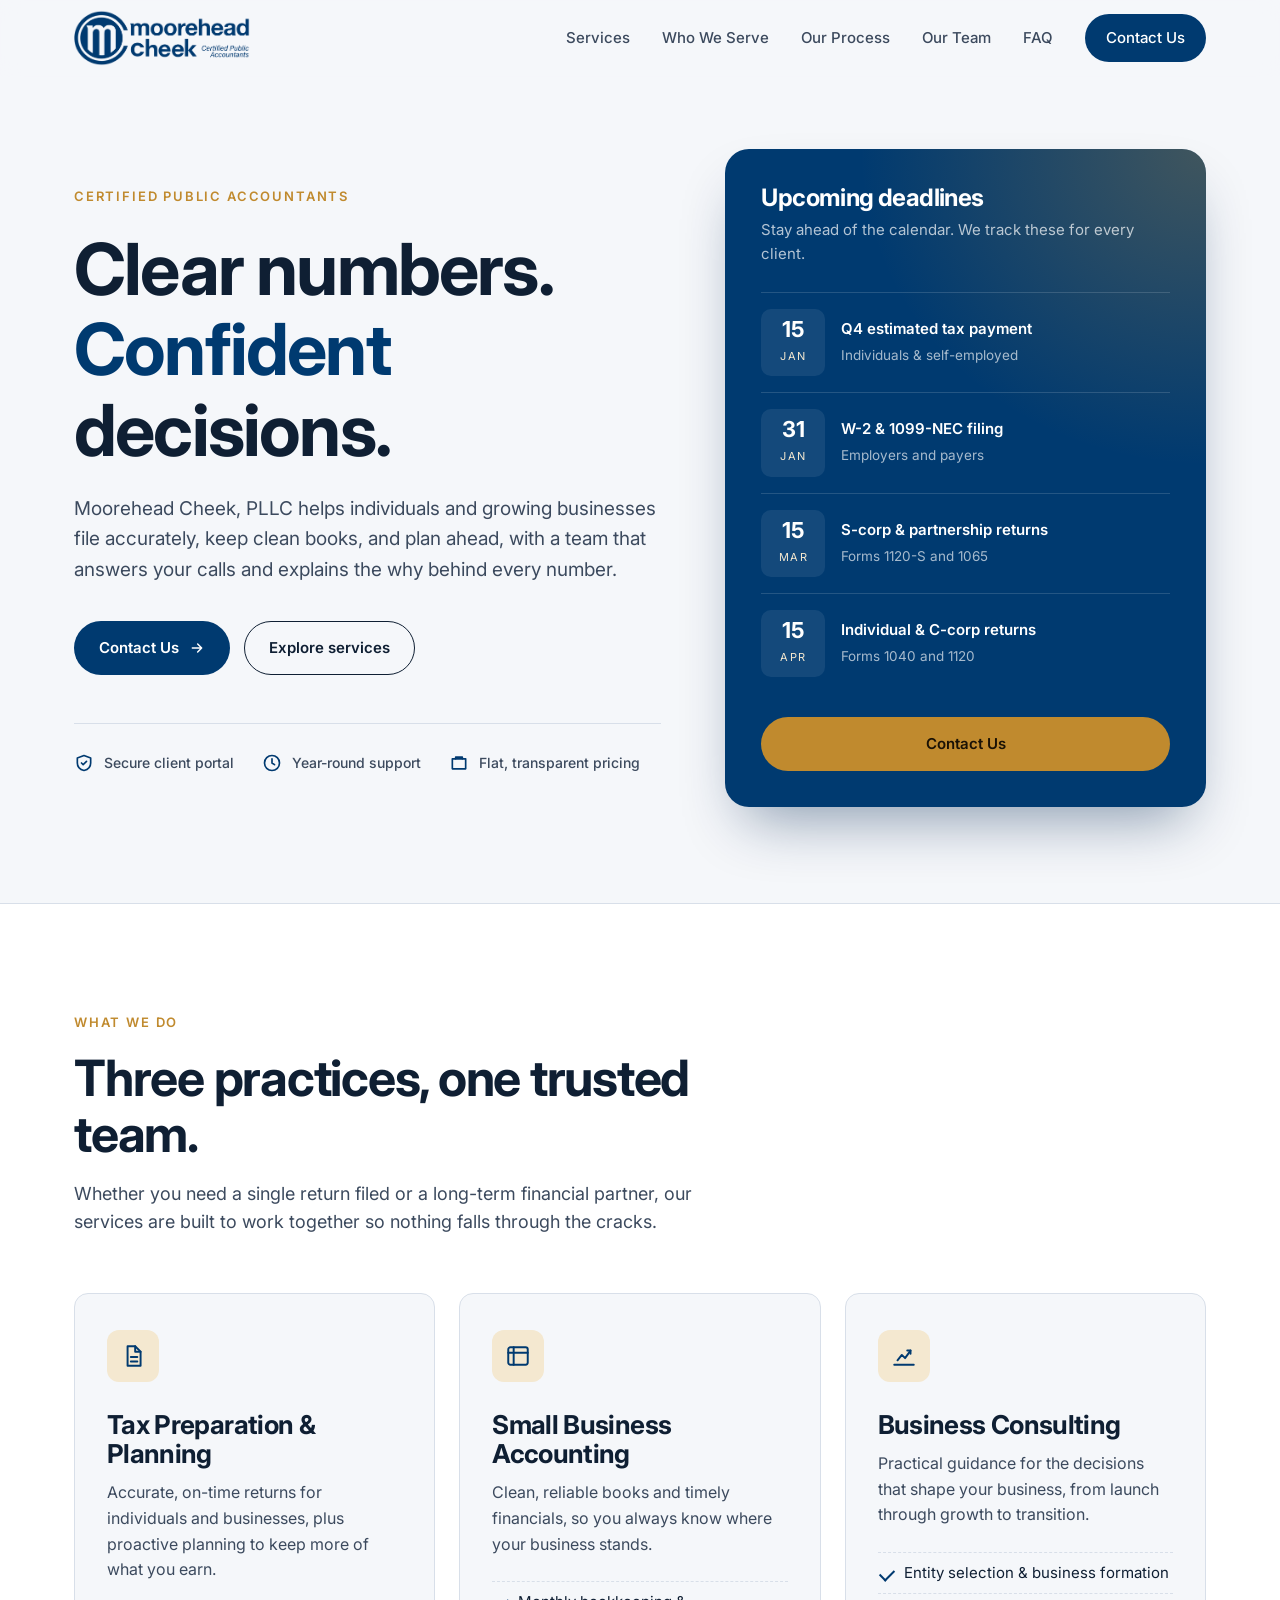
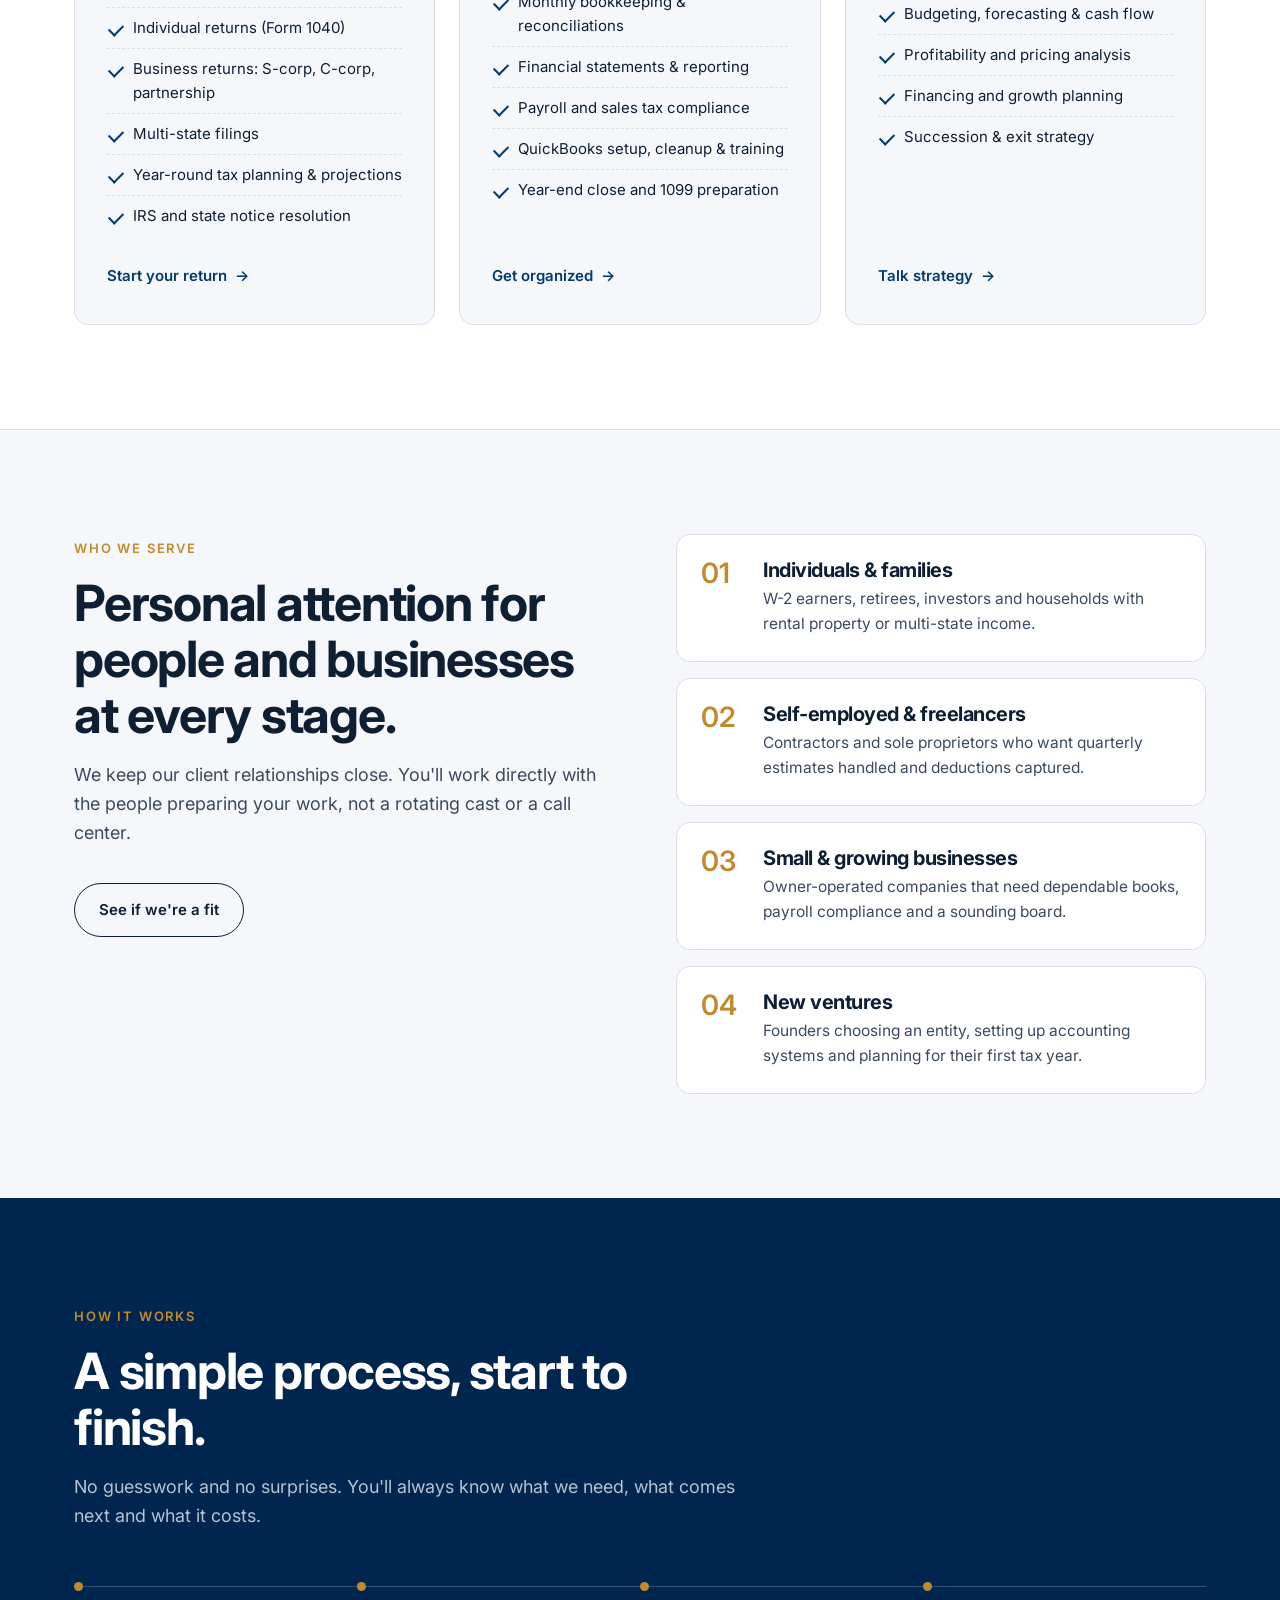
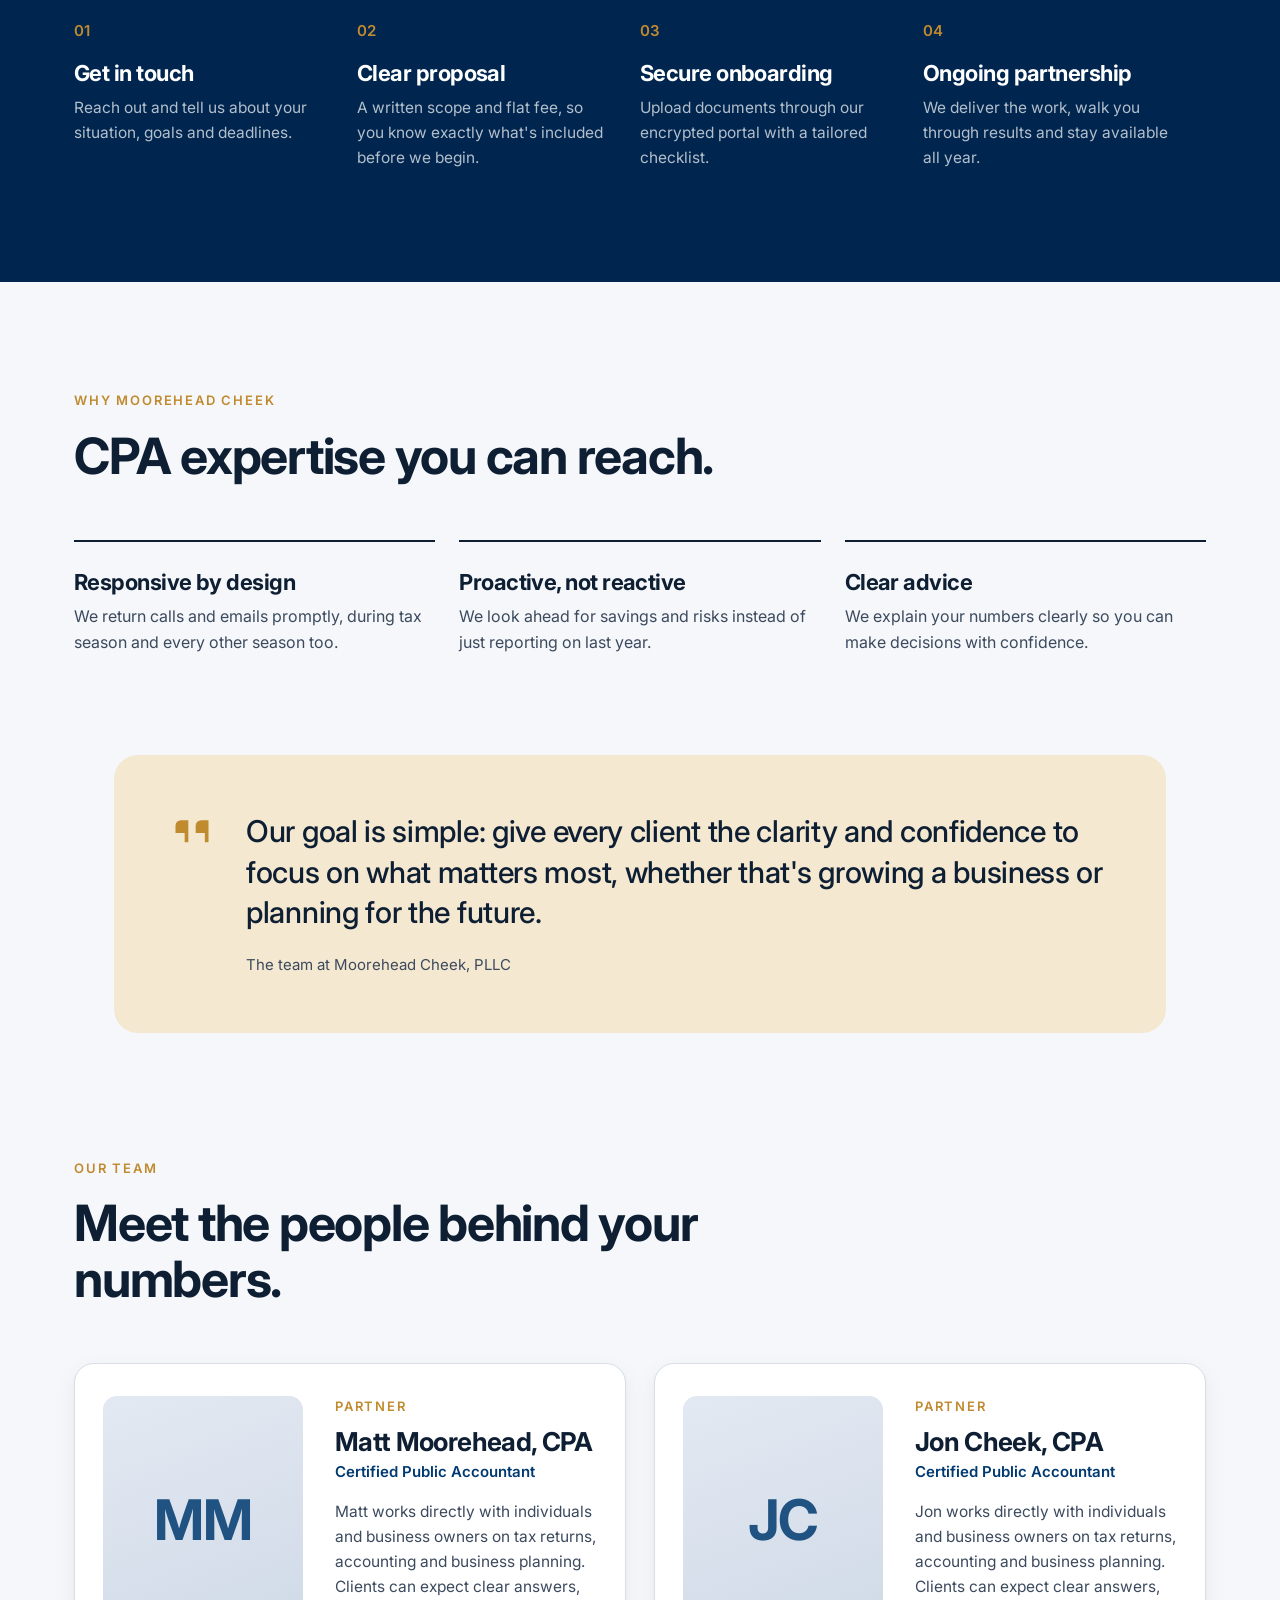
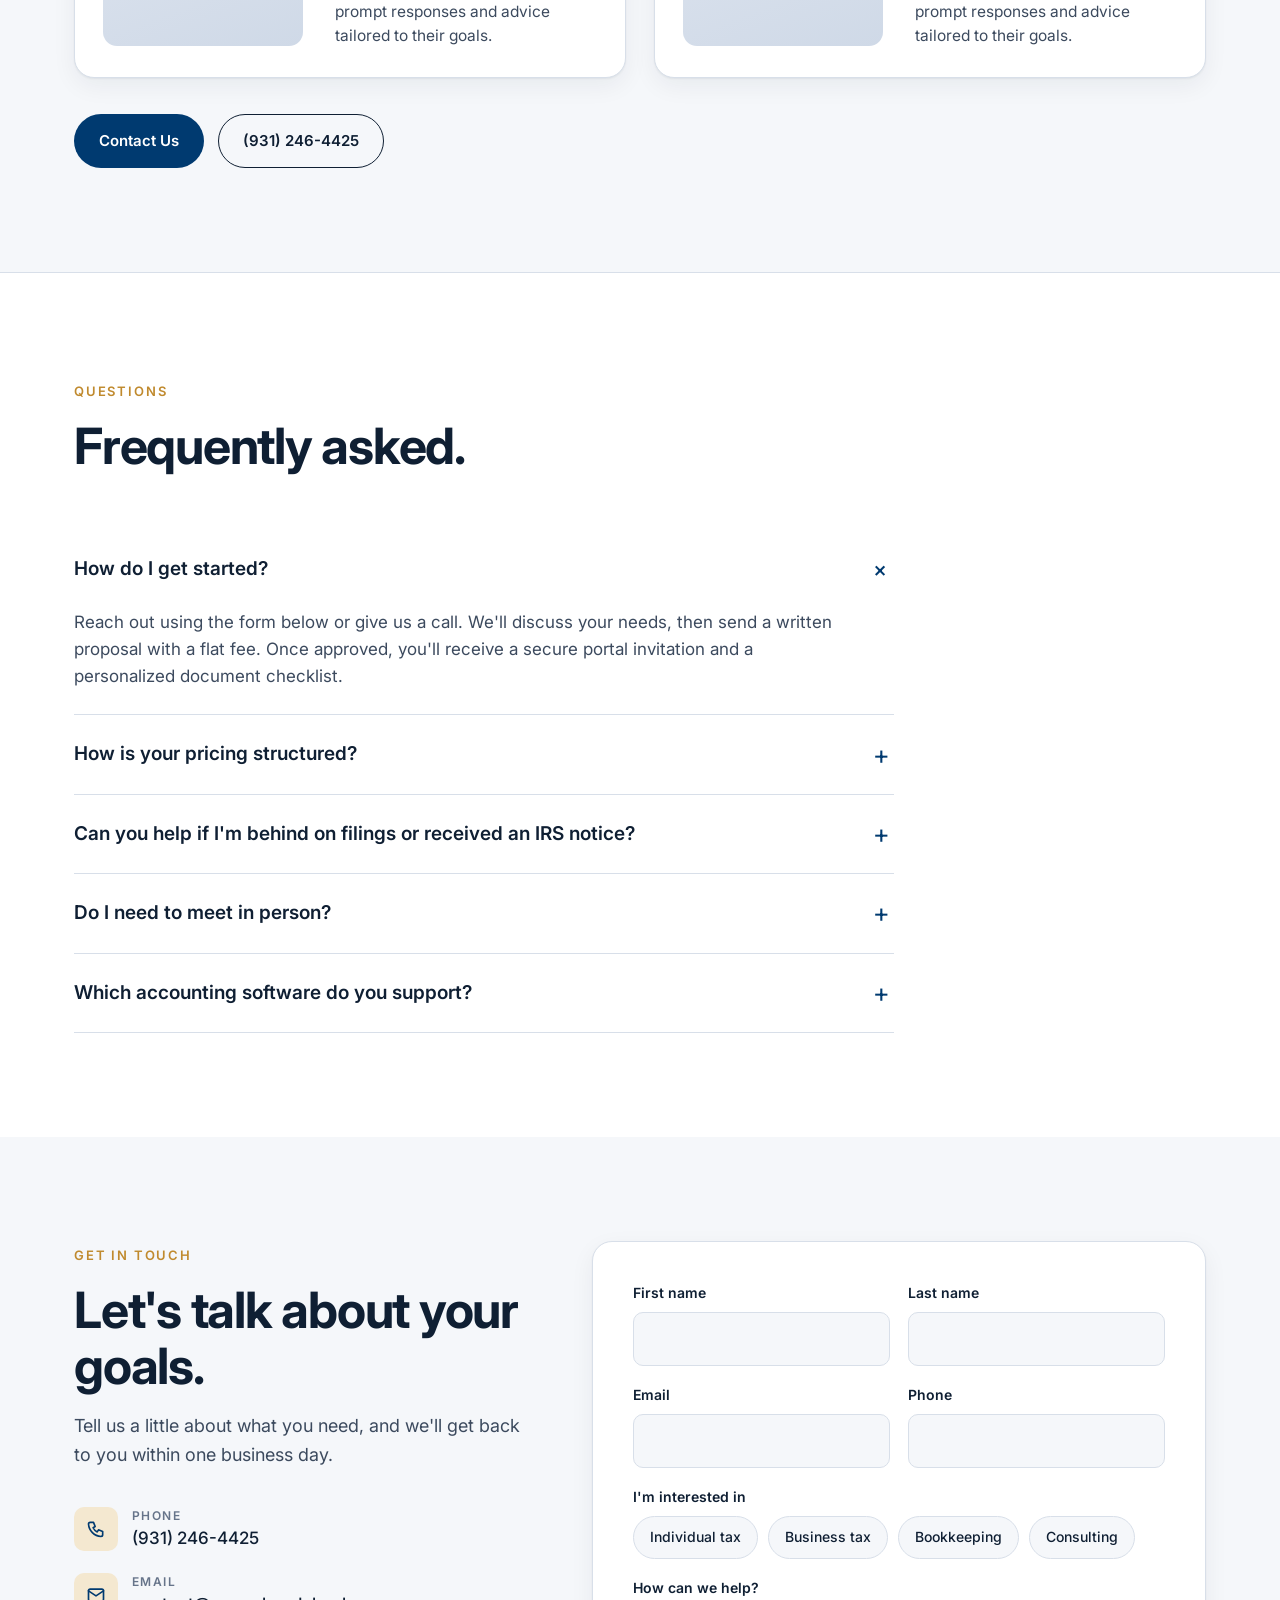
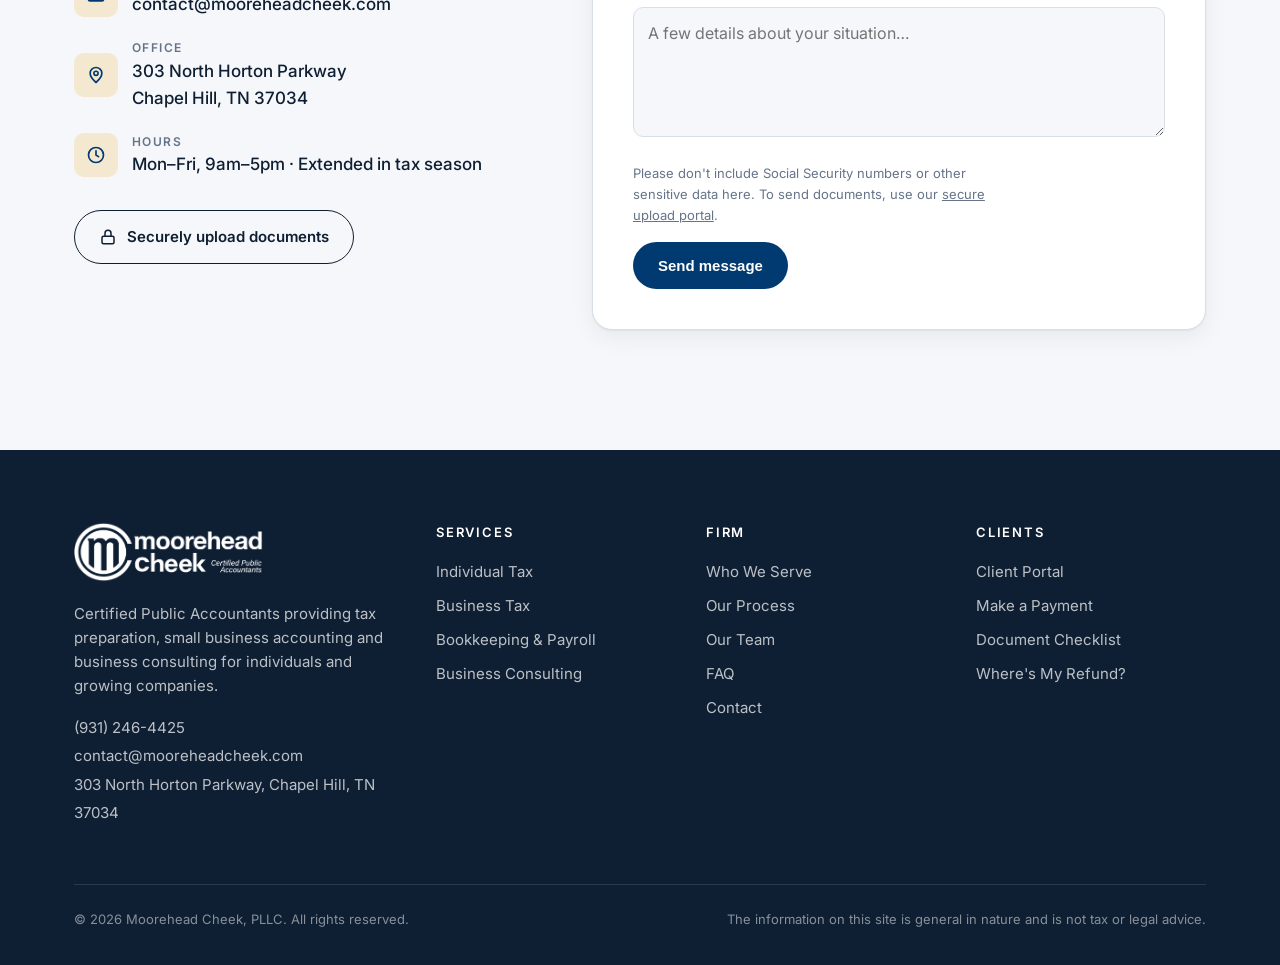
==== commit 2550235a: "Remove self-employment filings from services list Co-Authored-By: Claude Opus 5.5 <noreply@anthropic" ====
--- a/index.html
+++ b/index.html
@@ -390,7 +390,7 @@
           <ul>
             <li>Individual returns (Form 1040)</li>
             <li>Business returns: S-corp, C-corp, partnership</li>
-            <li>Multi-state and self-employment filings</li>
+            <li>Multi-state filings</li>
             <li>Year-round tax planning &amp; projections</li>
             <li>IRS and state notice resolution</li>
           </ul>
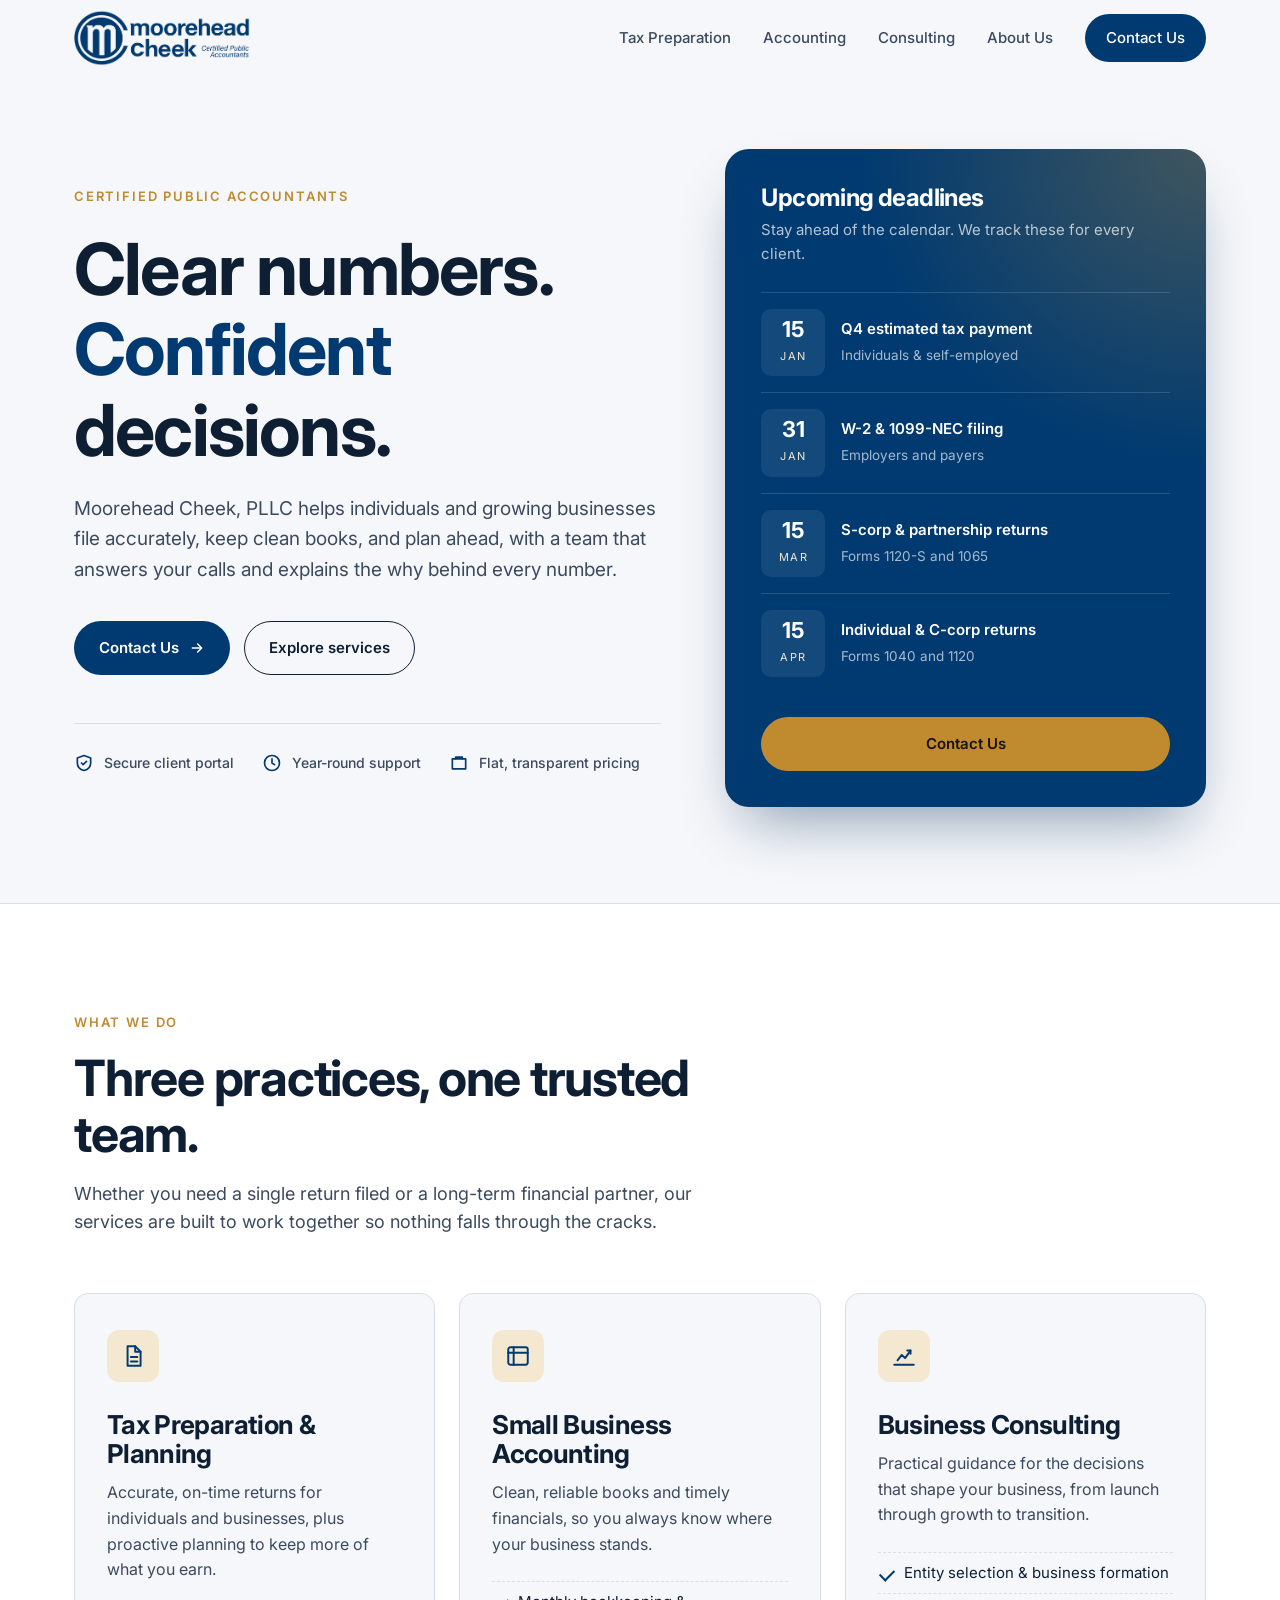
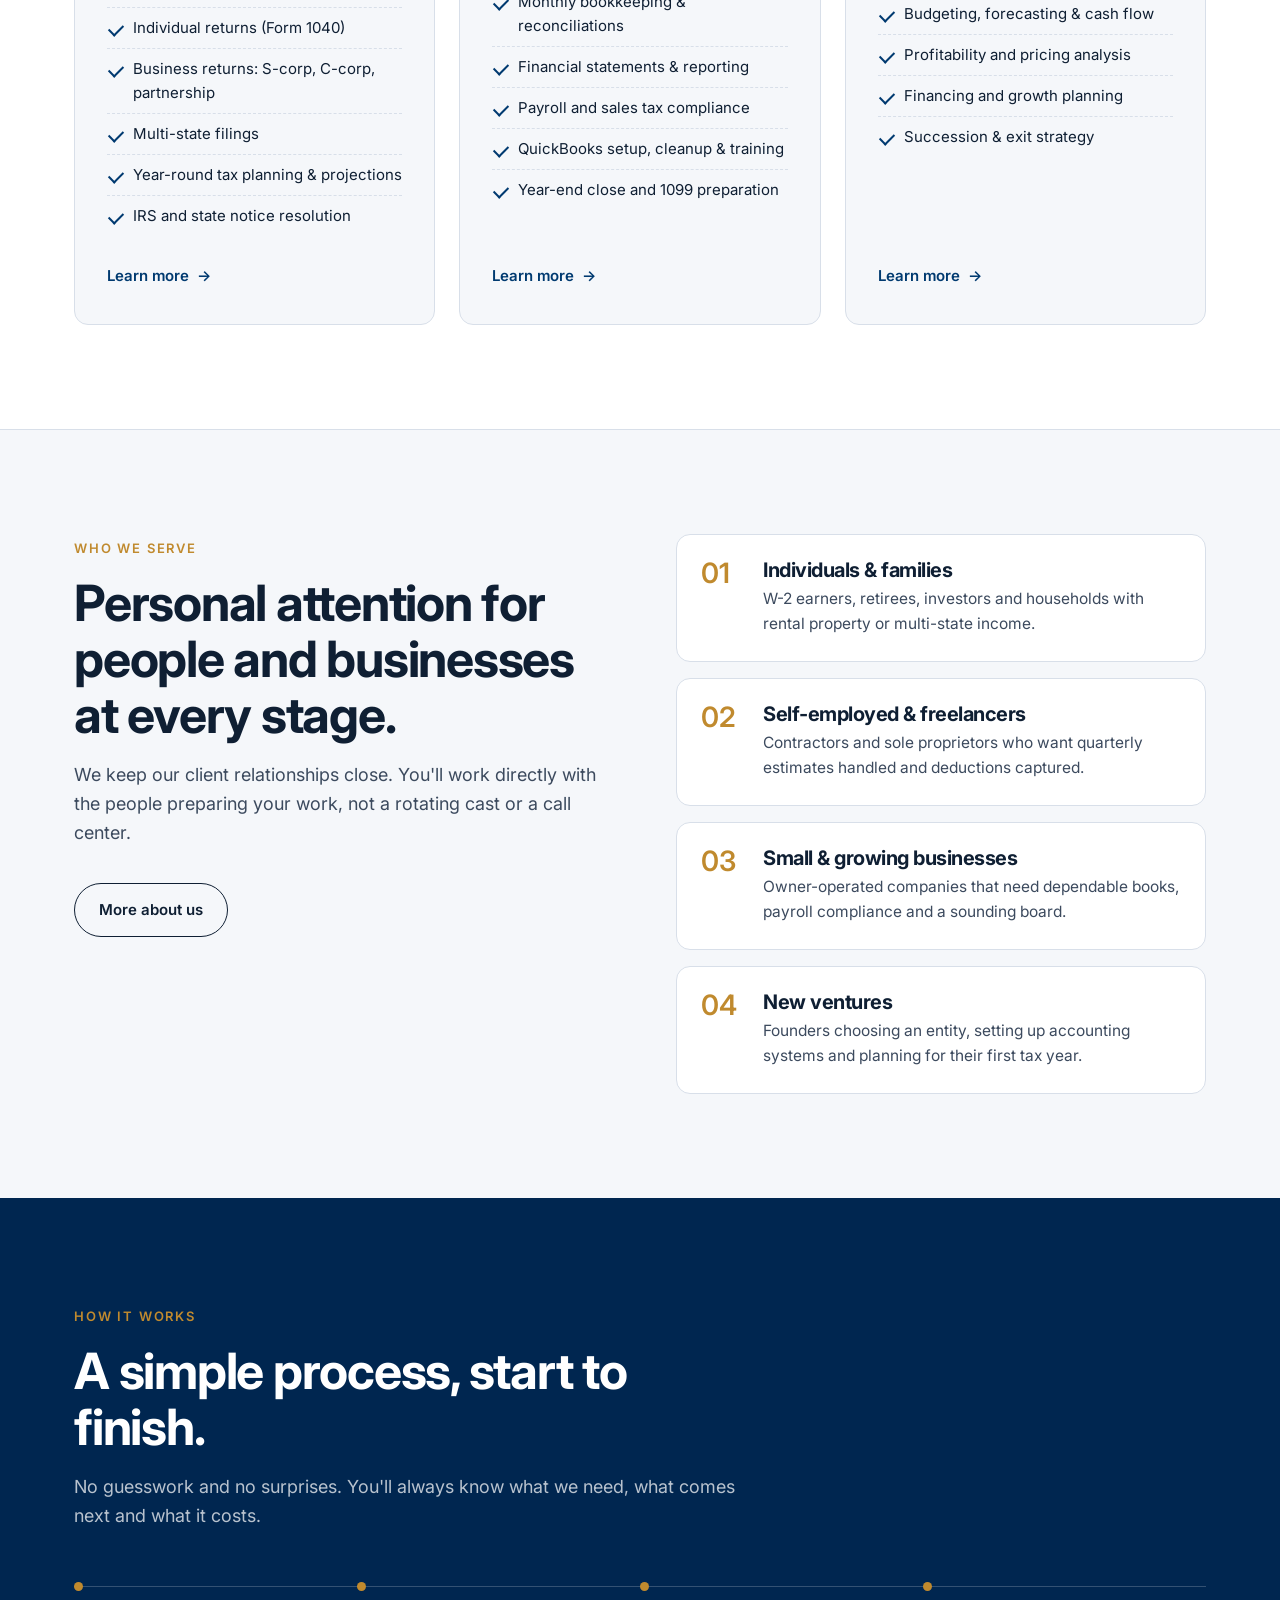
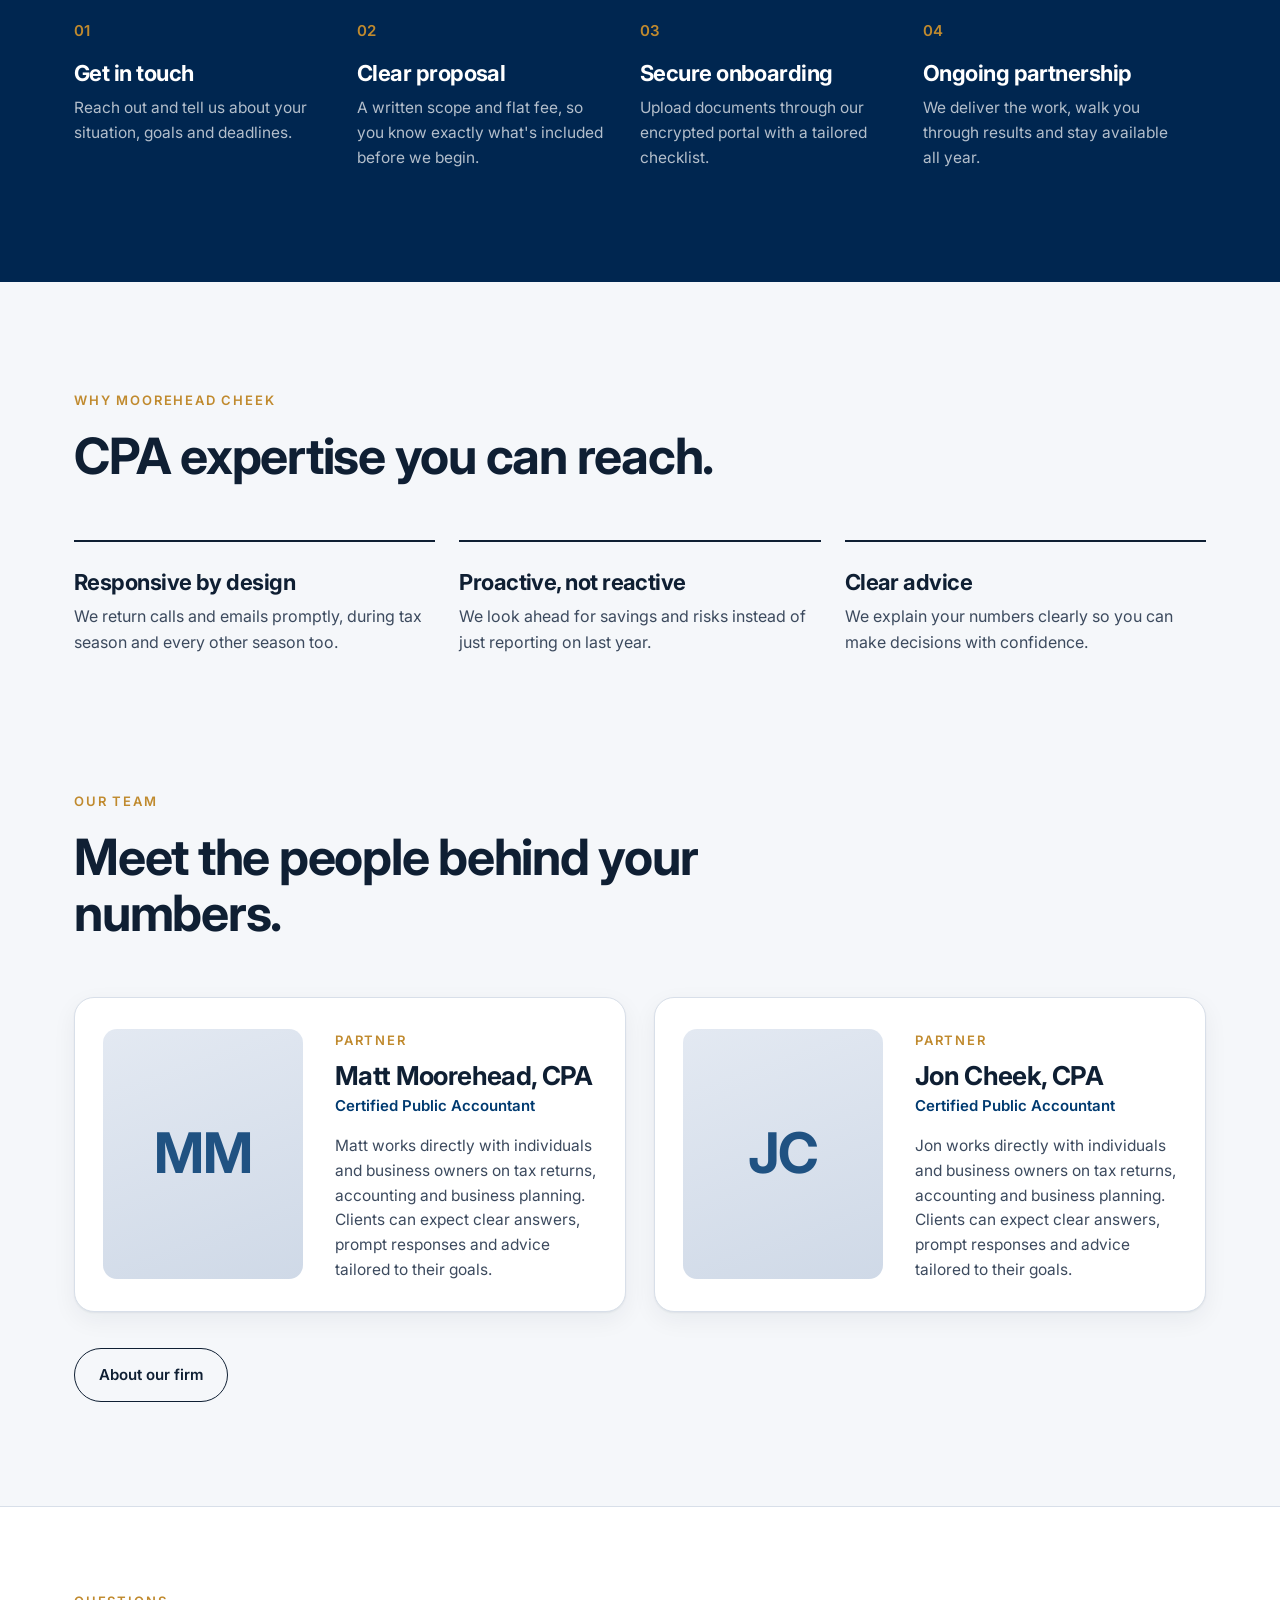
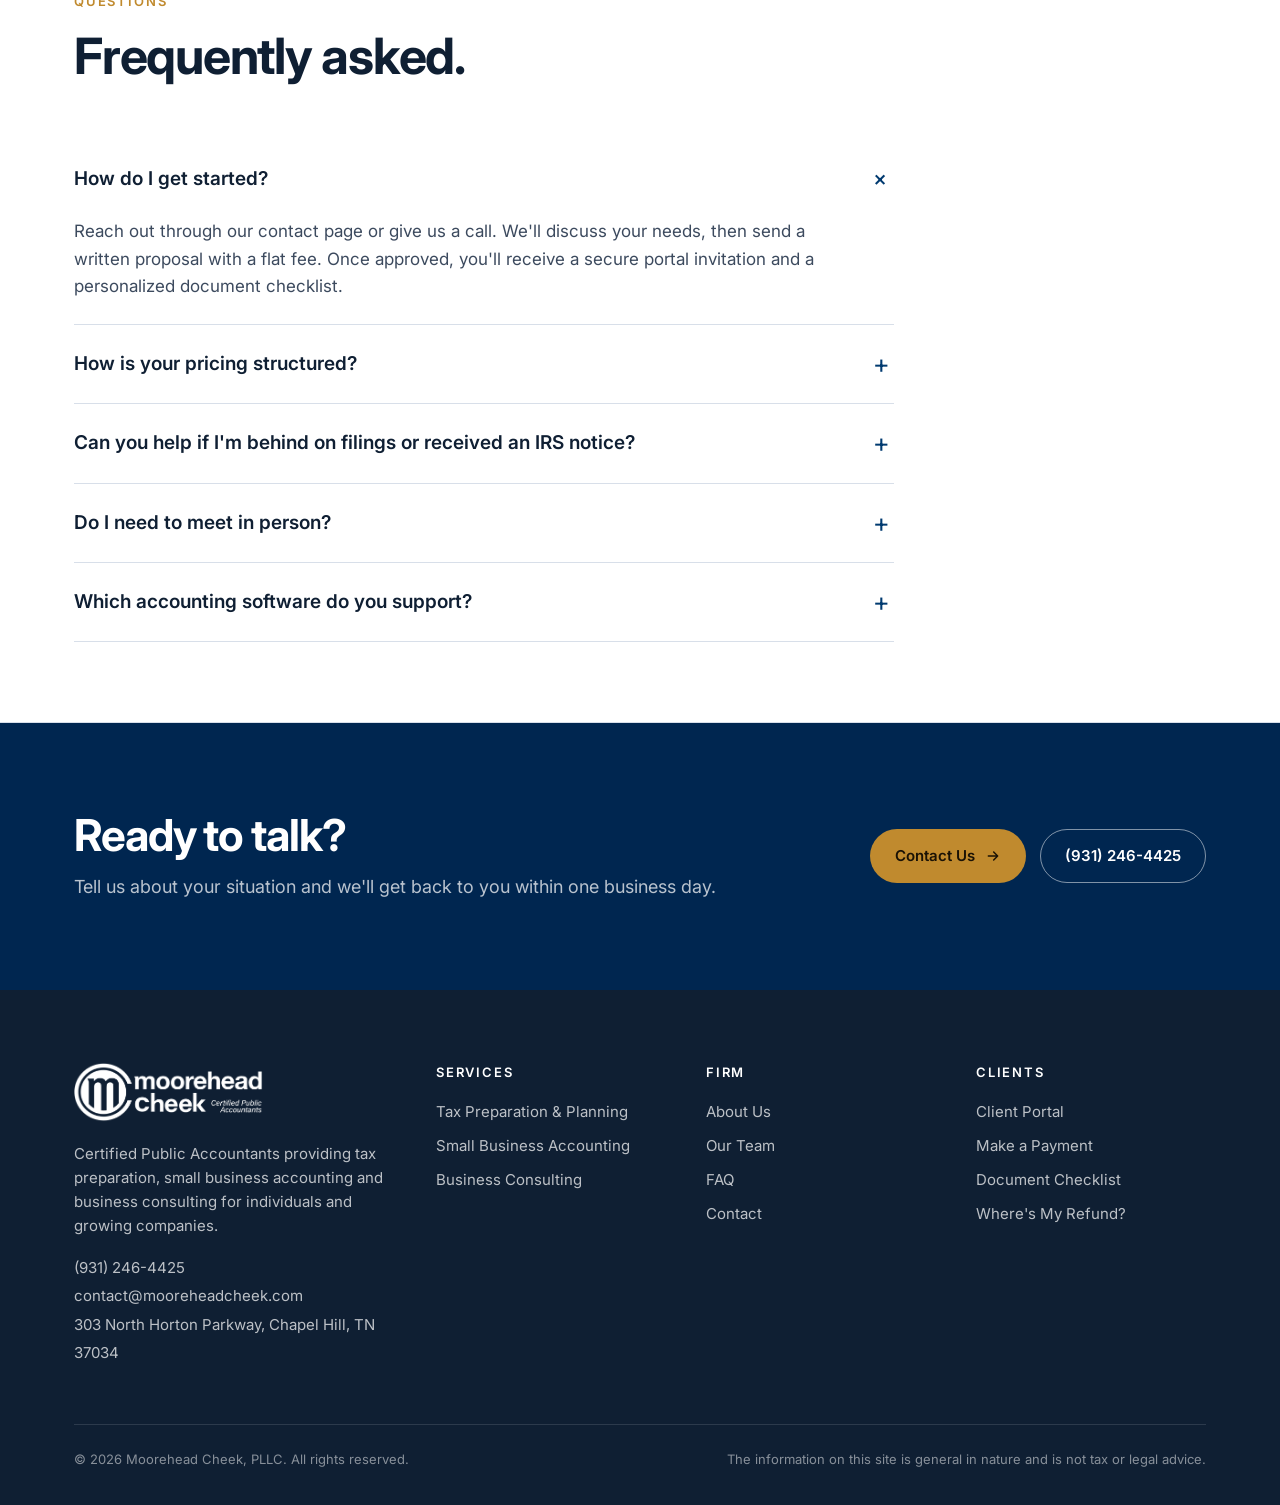
==== commit 19b6ca1c: "Split site into home, service, about and contact pages Adds dedicated pages for tax preparation, sma" ====
--- a/index.html
+++ b/index.html
@@ -3,14 +3,15 @@
 <head>
 <meta charset="utf-8">
 <meta name="viewport" content="width=device-width, initial-scale=1">
-<title>Moorehead Cheek, PLLC | Certified Public Accountants</title>
-<meta name="description" content="Moorehead Cheek, PLLC provides individual and business tax preparation, small business accounting, and business consulting.">
+<title>Moorehead Cheek, PLLC | CPAs in Chapel Hill, TN</title>
+<meta name="description" content="Moorehead Cheek, PLLC is a CPA firm in Chapel Hill, Tennessee providing individual and business tax preparation, small business accounting and business consulting.">
+<link rel="canonical" href="https://joncheekcpa.github.io/moorehead-cheek-website/">
 <link rel="icon" type="image/png" href="favicon.png">
 <link rel="apple-touch-icon" href="apple-touch-icon.png">
 <meta property="og:type" content="website">
 <meta property="og:site_name" content="Moorehead Cheek, PLLC">
-<meta property="og:title" content="Moorehead Cheek, PLLC | Certified Public Accountants">
-<meta property="og:description" content="Individual and business tax preparation, small business accounting and business consulting.">
+<meta property="og:title" content="Moorehead Cheek, PLLC | CPAs in Chapel Hill, TN">
+<meta property="og:description" content="Moorehead Cheek, PLLC is a CPA firm in Chapel Hill, Tennessee providing individual and business tax preparation, small business accounting and business consulting.">
 <meta property="og:url" content="https://joncheekcpa.github.io/moorehead-cheek-website/">
 <meta property="og:image" content="https://joncheekcpa.github.io/moorehead-cheek-website/share-image.png">
 <meta property="og:image:width" content="1200">
@@ -21,326 +22,30 @@
 <link rel="preconnect" href="https://fonts.googleapis.com">
 <link rel="preconnect" href="https://fonts.gstatic.com" crossorigin>
 <link href="https://fonts.googleapis.com/css2?family=Inter:wght@400;500;600;700&display=swap" rel="stylesheet">
-<style>
-  :root {
-    --ink: #0f1f33;
-    --ink-soft: #3c4a5e;
-    --muted: #66748a;
-    --paper: #f5f7fa;
-    --paper-2: #eaeef4;
-    --card: #ffffff;
-    --line: #d8dfe9;
-    --forest: #003a70;
-    --forest-deep: #002650;
-    --brass: #c08a2e;
-    --brass-soft: #f4e8d0;
-    --radius: 14px;
-    --max: 1180px;
-    --shadow: 0 1px 2px rgba(15,31,51,.06), 0 8px 24px rgba(15,31,51,.06);
-  }
-  * { box-sizing: border-box; }
-  html { scroll-behavior: smooth; }
-  body {
-    margin: 0;
-    background: var(--paper);
-    color: var(--ink);
-    font: 17px/1.6 Inter, system-ui, -apple-system, Segoe UI, sans-serif;
-    -webkit-font-smoothing: antialiased;
-  }
-  img, svg { display: block; }
-  a { color: inherit; }
-  h1, h2, h3 { font-family: Inter, system-ui, sans-serif; font-weight: 700; letter-spacing: -0.025em; line-height: 1.12; margin: 0; }
-  p { margin: 0; }
-  .wrap { max-width: var(--max); margin: 0 auto; padding: 0 24px; }
-  .eyebrow {
-    font-size: 13px; font-weight: 600; letter-spacing: .14em; text-transform: uppercase;
-    color: var(--brass);
-  }
-  .btn {
-    display: inline-flex; align-items: center; gap: 10px;
-    padding: 14px 24px; border-radius: 999px;
-    font-weight: 600; font-size: 15px; text-decoration: none;
-    border: 1.5px solid transparent; cursor: pointer;
-    transition: background .2s, color .2s, border-color .2s, transform .2s;
-  }
-  .btn:hover { transform: translateY(-1px); }
-  .btn-primary { background: var(--forest); color: #fff; }
-  .btn-primary:hover { background: var(--forest-deep); }
-  .btn-ghost { border-color: var(--ink); color: var(--ink); background: transparent; }
-  .btn-ghost:hover { background: var(--ink); color: var(--paper); }
-  .btn-brass { background: var(--brass); color: #1a1205; }
-  .btn-brass:hover { background: #a57a31; }
-
-  /* Header */
-  header.site {
-    position: sticky; top: 0; z-index: 50;
-    background: rgba(245,247,250,.9); backdrop-filter: saturate(1.4) blur(10px);
-    border-bottom: 1px solid transparent; transition: border-color .2s;
-  }
-  header.site.scrolled { border-bottom-color: var(--line); }
-  .nav { display: flex; align-items: center; justify-content: space-between; height: 76px; }
-  .brand { display: flex; align-items: center; gap: 12px; text-decoration: none; }
-  .brand img { height: 56px; width: auto; }
-  @media (max-width: 640px) { .brand img { height: 46px; } }
-  footer .brand img { height: 60px; filter: brightness(0) invert(1); }
-  .nav-links { display: flex; align-items: center; gap: 32px; }
-  .nav-links a { text-decoration: none; font-size: 15px; font-weight: 500; color: var(--ink-soft); }
-  .nav-links a:hover { color: var(--ink); }
-  .nav-links .btn { color: #fff; padding: 11px 20px; }
-  .menu-btn { display: none; background: none; border: 0; padding: 8px; cursor: pointer; color: var(--ink); }
-
-  /* Hero */
-  .hero { padding: 72px 0 96px; position: relative; overflow: hidden; }
-  .hero-grid { display: grid; grid-template-columns: 1.1fr .9fr; gap: 64px; align-items: center; }
-  .hero h1 { font-size: clamp(42px, 5.6vw, 72px); margin: 20px 0 24px; }
-  .hero h1 em { font-style: normal; color: var(--forest); }
-  .hero .lead { font-size: 19px; color: var(--ink-soft); max-width: 34em; }
-  .hero-ctas { display: flex; flex-wrap: wrap; gap: 14px; margin-top: 36px; }
-  .trust { display: flex; flex-wrap: wrap; gap: 28px; margin-top: 48px; padding-top: 28px; border-top: 1px solid var(--line); }
-  .trust div { display: flex; align-items: center; gap: 10px; font-size: 14px; color: var(--ink-soft); font-weight: 500; }
-  .trust svg { color: var(--forest); flex: none; }
-
-  .hero-card {
-    background: var(--forest); color: #fff; border-radius: 24px; padding: 36px;
-    position: relative; box-shadow: 0 30px 60px -20px rgba(0,38,80,.45);
-  }
-  .hero-card::before {
-    content: ""; position: absolute; inset: 0; border-radius: 24px;
-    background: radial-gradient(120% 80% at 100% 0%, rgba(184,137,59,.35), transparent 60%);
-    pointer-events: none;
-  }
-  .hero-card h3 { font-size: 24px; margin-bottom: 6px; position: relative; }
-  .hero-card .sub { color: rgba(255,255,255,.7); font-size: 15px; position: relative; }
-  .deadlines { list-style: none; padding: 0; margin: 26px 0 0; position: relative; }
-  .deadlines li {
-    display: grid; grid-template-columns: 64px 1fr; gap: 16px; align-items: center;
-    padding: 16px 0; border-top: 1px solid rgba(255,255,255,.14);
-  }
-  .date { background: rgba(255,255,255,.08); border-radius: 10px; text-align: center; padding: 8px 0; }
-  .date b { display: block; font-family: Inter, sans-serif; font-size: 22px; font-weight: 700; line-height: 1.1; }
-  .date span { font-size: 11px; letter-spacing: .12em; text-transform: uppercase; color: var(--brass-soft); }
-  .deadlines strong { font-weight: 600; font-size: 15px; display: block; }
-  .deadlines small { color: rgba(255,255,255,.65); font-size: 13.5px; }
-  .hero-card .btn { margin-top: 24px; width: 100%; justify-content: center; position: relative; }
-
-  /* Sections */
-  section { padding: 104px 0; }
-  .section-head { max-width: 680px; margin-bottom: 56px; }
-  .section-head h2 { font-size: clamp(34px, 4vw, 50px); margin: 14px 0 18px; }
-  .section-head p { color: var(--ink-soft); font-size: 18px; }
-
-  /* Services */
-  #services { background: var(--card); border-top: 1px solid var(--line); border-bottom: 1px solid var(--line); }
-  .services { display: grid; grid-template-columns: repeat(3, 1fr); gap: 24px; }
-  .service {
-    background: var(--paper); border: 1px solid var(--line); border-radius: var(--radius);
-    padding: 36px 32px; display: flex; flex-direction: column;
-    transition: transform .25s, box-shadow .25s, border-color .25s;
-  }
-  .service:hover { transform: translateY(-4px); box-shadow: var(--shadow); border-color: #b9c5d6; }
-  .icon {
-    width: 52px; height: 52px; border-radius: 12px; background: var(--brass-soft); color: var(--forest);
-    display: grid; place-items: center; margin-bottom: 28px;
-  }
-  .service h3 { font-size: 26px; margin-bottom: 12px; }
-  .service > p { color: var(--ink-soft); font-size: 16px; }
-  .service ul { list-style: none; padding: 0; margin: 24px 0 28px; flex: 1; }
-  .service li { position: relative; padding: 8px 0 8px 26px; font-size: 15px; border-top: 1px dashed var(--line); }
-  .service li::before {
-    content: ""; position: absolute; left: 2px; top: 16px; width: 12px; height: 7px;
-    border-left: 2px solid var(--forest); border-bottom: 2px solid var(--forest); transform: rotate(-45deg);
-  }
-  .service a.more { font-weight: 600; font-size: 15px; color: var(--forest); text-decoration: none; display: inline-flex; gap: 8px; align-items: center; }
-  .service a.more:hover { gap: 12px; }
-  .service a.more { transition: gap .2s; }
-
-  /* Who we serve */
-  .split { display: grid; grid-template-columns: 1fr 1fr; gap: 72px; align-items: start; }
-  .audience { display: grid; gap: 16px; }
-  .aud {
-    display: grid; grid-template-columns: 44px 1fr; gap: 18px; padding: 24px;
-    border-radius: var(--radius); background: var(--card); border: 1px solid var(--line);
-  }
-  .aud .num { font-family: Inter, sans-serif; font-weight: 600; font-size: 28px; color: var(--brass); line-height: 1; }
-  .aud h3 { font-size: 20px; margin-bottom: 6px; }
-  .aud p { color: var(--ink-soft); font-size: 15.5px; }
-
-  /* Process */
-  #process { background: var(--forest-deep); color: #fff; }
-  #process .section-head p { color: rgba(255,255,255,.72); }
-  .steps { display: grid; grid-template-columns: repeat(4, 1fr); gap: 0; counter-reset: step; }
-  .step { padding: 32px 28px 8px 0; border-top: 1px solid rgba(255,255,255,.2); position: relative; }
-  .step::before {
-    counter-increment: step; content: "0" counter(step);
-    font-family: Inter, sans-serif; font-weight: 600; font-size: 15px; color: var(--brass); display: block; margin-bottom: 18px;
-  }
-  .step::after {
-    content: ""; position: absolute; top: -5px; left: 0; width: 9px; height: 9px; border-radius: 50%; background: var(--brass);
-  }
-  .step h3 { font-size: 22px; margin-bottom: 10px; }
-  .step p { color: rgba(255,255,255,.7); font-size: 15.5px; }
-
-  /* Why us */
-  .why { display: grid; grid-template-columns: repeat(3, 1fr); gap: 24px; }
-  .why-item { padding: 28px 0; border-top: 2px solid var(--ink); }
-  .why-item h3 { font-size: 22px; margin-bottom: 10px; }
-  .why-item p { color: var(--ink-soft); font-size: 16px; }
-
-  /* Quote */
-  .quote {
-    margin-top: 72px; background: var(--brass-soft); border-radius: 24px; padding: 56px;
-    display: grid; grid-template-columns: auto 1fr; gap: 32px; align-items: start;
-  }
-  .quote svg { color: var(--brass); }
-  .quote blockquote { margin: 0; font-family: Inter, sans-serif; font-weight: 500; letter-spacing: -0.01em; font-size: clamp(22px, 2.4vw, 30px); line-height: 1.35; }
-  .quote cite { display: block; margin-top: 20px; font-style: normal; font-size: 15px; color: var(--ink-soft); font-family: Inter, sans-serif; }
-
-  /* Team */
-  #team { padding-top: 0; }
-  .team { display: grid; grid-template-columns: 1fr 1fr; gap: 28px; }
-  .person {
-    display: grid; grid-template-columns: 200px 1fr; gap: 32px; align-items: center;
-    background: var(--card); border: 1px solid var(--line); border-radius: 20px; padding: 28px;
-    box-shadow: var(--shadow);
-  }
-  .avatar {
-    width: 100%; aspect-ratio: 4 / 5; border-radius: 14px; display: grid; place-items: center;
-    background: linear-gradient(160deg, #e3e9f2, #cfd9e7); color: var(--forest);
-  }
-  .avatar span { font-size: 56px; font-weight: 700; letter-spacing: -0.02em; opacity: .85; }
-  .person h3 { font-size: 26px; margin: 8px 0 4px; }
-  .person .role { color: var(--forest); font-weight: 600; font-size: 15px; }
-  .person p.bio { color: var(--ink-soft); margin: 16px 0 0; font-size: 15.5px; }
-  @media (max-width: 1000px) { .team { grid-template-columns: 1fr; } }
-  @media (max-width: 560px) {
-    .person { grid-template-columns: 1fr; gap: 20px; padding: 20px; }
-    .avatar { max-width: 280px; }
-  }
-
-  /* FAQ */
-  #faq { background: var(--card); border-top: 1px solid var(--line); }
-  .faq { max-width: 820px; }
-  details { border-bottom: 1px solid var(--line); }
-  summary {
-    list-style: none; cursor: pointer; padding: 24px 40px 24px 0; position: relative;
-    font-family: Inter, sans-serif; font-size: 19px; font-weight: 600;
-  }
-  summary::-webkit-details-marker { display: none; }
-  summary::after {
-    content: "+"; position: absolute; right: 4px; top: 50%; transform: translateY(-50%);
-    font-family: Inter, sans-serif; font-size: 26px; font-weight: 400; color: var(--forest); transition: transform .2s;
-  }
-  details[open] summary::after { transform: translateY(-50%) rotate(45deg); }
-  details p { padding: 0 40px 24px 0; color: var(--ink-soft); }
-
-  /* Contact */
-  #contact { padding-bottom: 120px; }
-  .contact { display: grid; grid-template-columns: .85fr 1.15fr; gap: 64px; }
-  .contact-info h2 { font-size: clamp(34px, 4vw, 50px); margin: 14px 0 18px; }
-  .contact-info > p { color: var(--ink-soft); font-size: 18px; }
-  .info-list { list-style: none; padding: 0; margin: 36px 0 0; display: grid; gap: 20px; }
-  .info-list li { display: grid; grid-template-columns: 44px 1fr; gap: 14px; align-items: center; }
-  .info-list .icon { width: 44px; height: 44px; margin: 0; border-radius: 10px; }
-  .info-list small { display: block; font-size: 12px; text-transform: uppercase; letter-spacing: .12em; color: var(--muted); font-weight: 600; }
-  .info-list span, .info-list a { font-weight: 500; }
-  .info-list a { text-decoration: none; color: var(--ink); }
-  .info-list a:hover { color: var(--forest); text-decoration: underline; text-underline-offset: 3px; }
-  form {
-    background: var(--card); border: 1px solid var(--line); border-radius: 20px; padding: 40px;
-    box-shadow: var(--shadow); display: grid; grid-template-columns: 1fr 1fr; gap: 18px;
-  }
-  form .full { grid-column: 1 / -1; }
-  label { display: block; font-size: 14px; font-weight: 600; margin-bottom: 8px; }
-  input, select, textarea {
-    width: 100%; font: inherit; font-size: 16px; color: var(--ink);
-    padding: 13px 14px; border: 1px solid var(--line); border-radius: 10px; background: var(--paper);
-    transition: border-color .2s, box-shadow .2s;
-  }
-  input:focus, select:focus, textarea:focus { outline: none; border-color: var(--forest); box-shadow: 0 0 0 3px rgba(0,58,112,.15); }
-  textarea { min-height: 130px; resize: vertical; }
-  .chips { display: flex; flex-wrap: wrap; gap: 10px; }
-  .chips input { position: absolute; opacity: 0; width: 1px; height: 1px; }
-  .chips label {
-    margin: 0; font-weight: 500; font-size: 14px; padding: 9px 16px; border-radius: 999px;
-    border: 1px solid var(--line); background: var(--paper); cursor: pointer; transition: all .15s;
-  }
-  .chips input:checked + label { background: var(--forest); border-color: var(--forest); color: #fff; }
-  .chips input:focus-visible + label { box-shadow: 0 0 0 3px rgba(0,58,112,.25); }
-  .form-foot { display: flex; align-items: center; justify-content: space-between; gap: 16px; flex-wrap: wrap; }
-  .form-foot small { color: var(--muted); font-size: 13px; max-width: 30em; }
-  .form-ok { display: none; grid-column: 1 / -1; background: var(--brass-soft); padding: 14px 16px; border-radius: 10px; font-weight: 500; }
-
-  /* Footer */
-  footer { background: var(--ink); color: rgba(255,255,255,.72); padding: 72px 0 36px; font-size: 15px; }
-  .foot-grid { display: grid; grid-template-columns: 1.4fr 1fr 1fr 1fr; gap: 40px; }
-  footer h4 { color: #fff; font-size: 13px; letter-spacing: .14em; text-transform: uppercase; margin: 0 0 18px; font-weight: 600; }
-  footer ul { list-style: none; padding: 0; margin: 0; display: grid; gap: 10px; }
-  footer a { text-decoration: none; }
-  footer a:hover { color: #fff; }
-  .foot-bottom { margin-top: 56px; padding-top: 24px; border-top: 1px solid rgba(255,255,255,.12); display: flex; justify-content: space-between; gap: 16px; flex-wrap: wrap; font-size: 13px; color: rgba(255,255,255,.5); }
-
-  /* Reveal */
-  .reveal { opacity: 0; transform: translateY(18px); transition: opacity .7s ease, transform .7s ease; }
-  .reveal.in { opacity: 1; transform: none; }
-  @media (prefers-reduced-motion: reduce) {
-    .reveal { opacity: 1; transform: none; transition: none; }
-    html { scroll-behavior: auto; }
-  }
-
-  /* Responsive */
-  @media (max-width: 1000px) {
-    .hero-grid, .split, .contact { grid-template-columns: 1fr; gap: 48px; }
-    .services, .why { grid-template-columns: 1fr; }
-    .steps { grid-template-columns: 1fr 1fr; row-gap: 24px; }
-    .foot-grid { grid-template-columns: 1fr 1fr; }
-  }
-  @media (max-width: 820px) {
-    .menu-btn { display: block; }
-    .nav-links {
-      position: absolute; top: 76px; left: 0; right: 0; flex-direction: column; align-items: stretch; gap: 0;
-      background: var(--paper); border-bottom: 1px solid var(--line); padding: 8px 16px 20px;
-      display: none;
-    }
-    .nav-links.open { display: flex; }
-    .nav-links a { padding: 14px 8px; border-bottom: 1px solid var(--line); }
-    .nav-links .btn { margin-top: 14px; justify-content: center; border-bottom: 0; }
-  }
-  @media (max-width: 640px) {
-    .wrap { padding: 0 16px; }
-    body { font-size: 16px; }
-    section { padding: 72px 0; }
-    .hero { padding: 40px 0 64px; }
-    .hero-card { padding: 28px 22px; }
-    .steps { grid-template-columns: 1fr; }
-    .quote { grid-template-columns: 1fr; padding: 32px 24px; gap: 16px; }
-    form { grid-template-columns: 1fr; padding: 24px 20px; }
-    .foot-grid { grid-template-columns: 1fr; }
-  }
-</style>
+<link rel="stylesheet" href="styles.css">
 </head>
 <body>
 
 <header class="site" id="top">
   <div class="wrap nav">
-    <a class="brand" href="#top" aria-label="Moorehead Cheek, PLLC home">
+    <a class="brand" href="index.html" aria-label="Moorehead Cheek, PLLC home">
       <img src="logo.png" alt="Moorehead Cheek, Certified Public Accountants" width="145" height="46">
     </a>
     <button class="menu-btn" aria-label="Open menu" aria-expanded="false" aria-controls="navlinks">
       <svg width="26" height="26" viewBox="0 0 24 24" fill="none" stroke="currentColor" stroke-width="2" stroke-linecap="round"><path d="M4 7h16M4 12h16M4 17h16"/></svg>
     </button>
     <nav class="nav-links" id="navlinks">
-      <a href="#services">Services</a>
-      <a href="#who">Who We Serve</a>
-      <a href="#process">Our Process</a>
-      <a href="#team">Our Team</a>
-      <a href="#faq">FAQ</a>
-      <a href="#contact" class="btn btn-primary">Contact Us</a>
+      <a href="tax-preparation.html">Tax Preparation</a>
+      <a href="small-business-accounting.html">Accounting</a>
+      <a href="business-consulting.html">Consulting</a>
+      <a href="about.html">About Us</a>
+      <a href="contact.html" class="btn btn-primary">Contact Us</a>
     </nav>
   </div>
 </header>
 
 <main>
-  <!-- HERO -->
+
   <section class="hero">
     <div class="wrap hero-grid">
       <div class="reveal">
@@ -348,9 +53,7 @@
         <h1>Clear numbers.<br><em>Confident</em> decisions.</h1>
         <p class="lead">Moorehead Cheek, PLLC helps individuals and growing businesses file accurately, keep clean books, and plan ahead, with a team that answers your calls and explains the why behind every number.</p>
         <div class="hero-ctas">
-          <a href="#contact" class="btn btn-primary">Contact Us
-            <svg width="16" height="16" viewBox="0 0 24 24" fill="none" stroke="currentColor" stroke-width="2.2" stroke-linecap="round" stroke-linejoin="round"><path d="M5 12h14M13 6l6 6-6 6"/></svg>
-          </a>
+          <a href="contact.html" class="btn btn-primary">Contact Us <svg width="16" height="16" viewBox="0 0 24 24" fill="none" stroke="currentColor" stroke-width="2.2" stroke-linecap="round" stroke-linejoin="round"><path d="M5 12h14M13 6l6 6-6 6"/></svg></a>
           <a href="#services" class="btn btn-ghost">Explore services</a>
         </div>
         <div class="trust">
@@ -369,12 +72,11 @@
           <li><div class="date"><b>15</b><span>Mar</span></div><div><strong>S-corp &amp; partnership returns</strong><small>Forms 1120-S and 1065</small></div></li>
           <li><div class="date"><b>15</b><span>Apr</span></div><div><strong>Individual &amp; C-corp returns</strong><small>Forms 1040 and 1120</small></div></li>
         </ul>
-        <a href="#contact" class="btn btn-brass">Contact Us</a>
+        <a href="contact.html" class="btn btn-brass">Contact Us</a>
       </aside>
     </div>
   </section>
 
-  <!-- SERVICES -->
   <section id="services">
     <div class="wrap">
       <div class="section-head reveal">
@@ -394,7 +96,7 @@
             <li>Year-round tax planning &amp; projections</li>
             <li>IRS and state notice resolution</li>
           </ul>
-          <a href="#contact" class="more">Start your return <span aria-hidden="true">→</span></a>
+          <a href="tax-preparation.html" class="more">Learn more <span aria-hidden="true">→</span></a>
         </article>
         <article class="service reveal">
           <div class="icon"><svg width="26" height="26" viewBox="0 0 24 24" fill="none" stroke="currentColor" stroke-width="1.8" stroke-linecap="round" stroke-linejoin="round"><rect x="3" y="4" width="18" height="16" rx="2"/><path d="M3 9h18M8 4v16"/></svg></div>
@@ -407,7 +109,7 @@
             <li>QuickBooks setup, cleanup &amp; training</li>
             <li>Year-end close and 1099 preparation</li>
           </ul>
-          <a href="#contact" class="more">Get organized <span aria-hidden="true">→</span></a>
+          <a href="small-business-accounting.html" class="more">Learn more <span aria-hidden="true">→</span></a>
         </article>
         <article class="service reveal">
           <div class="icon"><svg width="26" height="26" viewBox="0 0 24 24" fill="none" stroke="currentColor" stroke-width="1.8" stroke-linecap="round" stroke-linejoin="round"><path d="M3 20h18"/><path d="M6 16l4-5 3 3 5-7"/><path d="M15 7h3v3"/></svg></div>
@@ -420,20 +122,19 @@
             <li>Financing and growth planning</li>
             <li>Succession &amp; exit strategy</li>
           </ul>
-          <a href="#contact" class="more">Talk strategy <span aria-hidden="true">→</span></a>
-        </article>
-      </div>
-    </div>
-  </section>
-
-  <!-- WHO WE SERVE -->
+          <a href="business-consulting.html" class="more">Learn more <span aria-hidden="true">→</span></a>
+        </article>
+      </div>
+    </div>
+  </section>
+
   <section id="who">
     <div class="wrap split">
       <div class="section-head reveal" style="margin-bottom:0">
         <span class="eyebrow">Who we serve</span>
         <h2>Personal attention for people and businesses at every stage.</h2>
         <p>We keep our client relationships close. You'll work directly with the people preparing your work, not a rotating cast or a call center.</p>
-        <div class="hero-ctas"><a href="#contact" class="btn btn-ghost">See if we're a fit</a></div>
+        <div class="hero-ctas"><a href="about.html" class="btn btn-ghost">More about us</a></div>
       </div>
       <div class="audience">
         <div class="aud reveal"><span class="num">01</span><div><h3>Individuals &amp; families</h3><p>W-2 earners, retirees, investors and households with rental property or multi-state income.</p></div></div>
@@ -444,7 +145,6 @@
     </div>
   </section>
 
-  <!-- PROCESS -->
   <section id="process">
     <div class="wrap">
       <div class="section-head reveal">
@@ -461,7 +161,6 @@
     </div>
   </section>
 
-  <!-- WHY US -->
   <section id="why">
     <div class="wrap">
       <div class="section-head reveal">
@@ -473,19 +172,10 @@
         <div class="why-item reveal"><h3>Proactive, not reactive</h3><p>We look ahead for savings and risks instead of just reporting on last year.</p></div>
         <div class="why-item reveal"><h3>Clear advice</h3><p>We explain your numbers clearly so you can make decisions with confidence.</p></div>
       </div>
-      <!-- Replace with a real, approved client testimonial before launch -->
-      <figure class="quote reveal">
-        <svg width="44" height="44" viewBox="0 0 24 24" fill="currentColor" aria-hidden="true"><path d="M10 7H6a3 3 0 0 0-3 3v4h5v5h2zm11 0h-4a3 3 0 0 0-3 3v4h5v5h2z" transform="translate(0 -2)"/></svg>
-        <div>
-          <blockquote>Our goal is simple: give every client the clarity and confidence to focus on what matters most, whether that's growing a business or planning for the future.</blockquote>
-          <cite>The team at Moorehead Cheek, PLLC</cite>
-        </div>
-      </figure>
-    </div>
-  </section>
-
-  <!-- TEAM -->
-  <section id="team">
+    </div>
+  </section>
+
+  <section id="team" style="padding-top:0">
     <div class="wrap">
       <div class="section-head reveal">
         <span class="eyebrow">Our team</span>
@@ -511,12 +201,11 @@
           </div>
         </article>
       </div>
-      <div class="hero-ctas"><a href="#contact" class="btn btn-primary">Contact Us</a><a href="tel:+19312464425" class="btn btn-ghost">(931) 246-4425</a></div>
-    </div>
-  </section>
-
-  <!-- FAQ -->
-  <section id="faq">
+      <div class="hero-ctas"><a href="about.html" class="btn btn-ghost">About our firm</a></div>
+    </div>
+  </section>
+
+  <section id="faq" class="section-tight band-white">
     <div class="wrap">
       <div class="section-head reveal">
         <span class="eyebrow">Questions</span>
@@ -525,7 +214,7 @@
       <div class="faq reveal">
         <details open>
           <summary>How do I get started?</summary>
-          <p>Reach out using the form below or give us a call. We'll discuss your needs, then send a written proposal with a flat fee. Once approved, you'll receive a secure portal invitation and a personalized document checklist.</p>
+          <p>Reach out through our contact page or give us a call. We'll discuss your needs, then send a written proposal with a flat fee. Once approved, you'll receive a secure portal invitation and a personalized document checklist.</p>
         </details>
         <details>
           <summary>How is your pricing structured?</summary>
@@ -546,47 +235,13 @@
       </div>
     </div>
   </section>
-
-  <!-- CONTACT -->
-  <section id="contact">
-    <div class="wrap contact">
-      <div class="contact-info reveal">
-        <span class="eyebrow">Get in touch</span>
-        <h2>Let's talk about your goals.</h2>
-        <p>Tell us a little about what you need, and we'll get back to you within one business day.</p>
-        <ul class="info-list">
-          <li><span class="icon"><svg width="20" height="20" viewBox="0 0 24 24" fill="none" stroke="currentColor" stroke-width="2" stroke-linecap="round" stroke-linejoin="round"><path d="M5 4h4l2 5-2.5 1.5a11 11 0 0 0 5 5L15 13l5 2v4a2 2 0 0 1-2 2A16 16 0 0 1 3 6a2 2 0 0 1 2-2"/></svg></span><div><small>Phone</small><a href="tel:+19312464425">(931) 246-4425</a></div></li>
-          <li><span class="icon"><svg width="20" height="20" viewBox="0 0 24 24" fill="none" stroke="currentColor" stroke-width="2" stroke-linecap="round" stroke-linejoin="round"><rect x="3" y="5" width="18" height="14" rx="2"/><path d="M3 7l9 6 9-6"/></svg></span><div><small>Email</small><a href="mailto:contact@mooreheadcheek.com">contact@mooreheadcheek.com</a></div></li>
-          <li><span class="icon"><svg width="20" height="20" viewBox="0 0 24 24" fill="none" stroke="currentColor" stroke-width="2" stroke-linecap="round" stroke-linejoin="round"><path d="M12 21s7-6 7-11a7 7 0 0 0-14 0c0 5 7 11 7 11z"/><circle cx="12" cy="10" r="2.5"/></svg></span><div><small>Office</small><a href="https://www.google.com/maps/search/?api=1&amp;query=303+North+Horton+Parkway+Chapel+Hill+TN+37034" target="_blank" rel="noopener">303 North Horton Parkway<br>Chapel Hill, TN 37034</a></div></li>
-          <li><span class="icon"><svg width="20" height="20" viewBox="0 0 24 24" fill="none" stroke="currentColor" stroke-width="2" stroke-linecap="round" stroke-linejoin="round"><circle cx="12" cy="12" r="9"/><path d="M12 7v5l3 2"/></svg></span><div><small>Hours</small><span>Mon–Fri, 9am–5pm · Extended in tax season</span></div></li>
-        </ul>
-        <a href="https://mooreheadcheek.sharefile.com/r-r0f89b0e1ede843d9a593ca7f4c37a78a" target="_blank" rel="noopener" class="btn btn-ghost" style="margin-top:32px">
-          <svg width="18" height="18" viewBox="0 0 24 24" fill="none" stroke="currentColor" stroke-width="2" stroke-linecap="round" stroke-linejoin="round"><rect x="4" y="11" width="16" height="10" rx="2"/><path d="M8 11V7a4 4 0 0 1 8 0v4"/></svg>
-          Securely upload documents
-        </a>
-      </div>
-
-      <form class="reveal" id="contactForm" novalidate>
-        <div><label for="fname">First name</label><input id="fname" name="fname" autocomplete="given-name" required></div>
-        <div><label for="lname">Last name</label><input id="lname" name="lname" autocomplete="family-name" required></div>
-        <div><label for="email">Email</label><input id="email" type="email" name="email" autocomplete="email" required></div>
-        <div><label for="phone">Phone</label><input id="phone" type="tel" name="phone" autocomplete="tel"></div>
-        <div class="full">
-          <label>I'm interested in</label>
-          <div class="chips">
-            <input type="checkbox" id="c1" name="interest" value="Individual tax"><label for="c1">Individual tax</label>
-            <input type="checkbox" id="c2" name="interest" value="Business tax"><label for="c2">Business tax</label>
-            <input type="checkbox" id="c3" name="interest" value="Bookkeeping"><label for="c3">Bookkeeping</label>
-            <input type="checkbox" id="c4" name="interest" value="Consulting"><label for="c4">Consulting</label>
-          </div>
-        </div>
-        <div class="full"><label for="msg">How can we help?</label><textarea id="msg" name="msg" placeholder="A few details about your situation…"></textarea></div>
-        <div class="full form-foot">
-          <small>Please don't include Social Security numbers or other sensitive data here. To send documents, use our <a href="https://mooreheadcheek.sharefile.com/r-r0f89b0e1ede843d9a593ca7f4c37a78a" target="_blank" rel="noopener">secure upload portal</a>.</small>
-          <button type="submit" class="btn btn-primary">Send message</button>
-        </div>
-        <div class="form-ok" role="status">Thanks! We'll be in touch within one business day.</div>
-      </form>
+  <section class="cta-band">
+    <div class="wrap cta-inner">
+      <div class="reveal"><h2>Ready to talk?</h2><p>Tell us about your situation and we'll get back to you within one business day.</p></div>
+      <div class="hero-ctas reveal">
+        <a href="contact.html" class="btn btn-brass">Contact Us <svg width="16" height="16" viewBox="0 0 24 24" fill="none" stroke="currentColor" stroke-width="2.2" stroke-linecap="round" stroke-linejoin="round"><path d="M5 12h14M13 6l6 6-6 6"/></svg></a>
+        <a href="tel:+19312464425" class="btn btn-light">(931) 246-4425</a>
+      </div>
     </div>
   </section>
 </main>
@@ -595,13 +250,13 @@
   <div class="wrap">
     <div class="foot-grid">
       <div>
-        <a class="brand" href="#top"><img src="logo.png" alt="Moorehead Cheek, Certified Public Accountants" width="145" height="46"></a>
+        <a class="brand" href="index.html"><img src="logo.png" alt="Moorehead Cheek, Certified Public Accountants" width="145" height="46"></a>
         <p style="margin-top:20px;max-width:24em">Certified Public Accountants providing tax preparation, small business accounting and business consulting for individuals and growing companies.</p>
         <p style="margin-top:16px;line-height:1.9"><a href="tel:+19312464425">(931) 246-4425</a><br><a href="mailto:contact@mooreheadcheek.com">contact@mooreheadcheek.com</a><br><a href="https://www.google.com/maps/search/?api=1&amp;query=303+North+Horton+Parkway+Chapel+Hill+TN+37034" target="_blank" rel="noopener">303 North Horton Parkway, Chapel Hill, TN 37034</a></p>
       </div>
-      <div><h4>Services</h4><ul><li><a href="#services">Individual Tax</a></li><li><a href="#services">Business Tax</a></li><li><a href="#services">Bookkeeping &amp; Payroll</a></li><li><a href="#services">Business Consulting</a></li></ul></div>
-      <div><h4>Firm</h4><ul><li><a href="#who">Who We Serve</a></li><li><a href="#process">Our Process</a></li><li><a href="#team">Our Team</a></li><li><a href="#faq">FAQ</a></li><li><a href="#contact">Contact</a></li></ul></div>
-      <div><h4>Clients</h4><ul><li><a href="https://mooreheadcheek.sharefile.com/r-r0f89b0e1ede843d9a593ca7f4c37a78a" target="_blank" rel="noopener">Client Portal</a></li><li><a href="#">Make a Payment</a></li><li><a href="#">Document Checklist</a></li><li><a href="https://www.irs.gov/refunds" target="_blank" rel="noopener">Where's My Refund?</a></li></ul></div>
+      <div><h4>Services</h4><ul><li><a href="tax-preparation.html">Tax Preparation &amp; Planning</a></li><li><a href="small-business-accounting.html">Small Business Accounting</a></li><li><a href="business-consulting.html">Business Consulting</a></li></ul></div>
+      <div><h4>Firm</h4><ul><li><a href="about.html">About Us</a></li><li><a href="about.html#team">Our Team</a></li><li><a href="index.html#faq">FAQ</a></li><li><a href="contact.html">Contact</a></li></ul></div>
+      <div><h4>Clients</h4><ul><li><a href="https://mooreheadcheek.sharefile.com/r-r0f89b0e1ede843d9a593ca7f4c37a78a" target="_blank" rel="noopener">Client Portal</a></li><li><a href="#">Make a Payment</a></li><li><a href="tax-preparation.html#checklist">Document Checklist</a></li><li><a href="https://www.irs.gov/refunds" target="_blank" rel="noopener">Where's My Refund?</a></li></ul></div>
     </div>
     <div class="foot-bottom">
       <span>© <span id="yr"></span> Moorehead Cheek, PLLC. All rights reserved.</span>
@@ -610,42 +265,6 @@
   </div>
 </footer>
 
-<script>
-  document.getElementById('yr').textContent = new Date().getFullYear();
-
-  const header = document.querySelector('header.site');
-  addEventListener('scroll', () => header.classList.toggle('scrolled', scrollY > 8), { passive: true });
-
-  const menuBtn = document.querySelector('.menu-btn');
-  const links = document.getElementById('navlinks');
-  menuBtn.addEventListener('click', () => {
-    const open = links.classList.toggle('open');
-    menuBtn.setAttribute('aria-expanded', open);
-  });
-  links.querySelectorAll('a').forEach(a => a.addEventListener('click', () => {
-    links.classList.remove('open'); menuBtn.setAttribute('aria-expanded', false);
-  }));
-
-  const io = 'IntersectionObserver' in window ? new IntersectionObserver(entries => {
-    entries.forEach(e => { if (e.isIntersecting) { e.target.classList.add('in'); io.unobserve(e.target); } });
-  }, { threshold: 0.12, rootMargin: '0px 0px -40px 0px' }) : null;
-  document.querySelectorAll('.reveal').forEach(el => io ? io.observe(el) : el.classList.add('in'));
-
-  document.getElementById('contactForm').addEventListener('submit', e => {
-    e.preventDefault();
-    const f = e.target;
-    const required = ['fname', 'lname', 'email'].map(id => f.querySelector('#' + id));
-    let ok = true;
-    required.forEach(i => {
-      const bad = !i.value.trim() || (i.type === 'email' && !/^\S+@\S+\.\S+$/.test(i.value));
-      i.style.borderColor = bad ? '#b4442f' : '';
-      if (bad) ok = false;
-    });
-    if (!ok) return;
-    // TODO: connect to your form handler (e.g. Formspree, HubSpot, or your CRM)
-    f.querySelector('.form-ok').style.display = 'block';
-    f.querySelector('button[type=submit]').disabled = true;
-  });
-</script>
+<script src="site.js"></script>
 </body>
 </html>
--- a/styles.css
+++ b/styles.css
@@ -0,0 +1,391 @@
+:root {
+  --ink: #0f1f33;
+  --ink-soft: #3c4a5e;
+  --muted: #66748a;
+  --paper: #f5f7fa;
+  --paper-2: #eaeef4;
+  --card: #ffffff;
+  --line: #d8dfe9;
+  --forest: #003a70;
+  --forest-deep: #002650;
+  --brass: #c08a2e;
+  --brass-soft: #f4e8d0;
+  --radius: 14px;
+  --max: 1180px;
+  --shadow: 0 1px 2px rgba(15,31,51,.06), 0 8px 24px rgba(15,31,51,.06);
+}
+* { box-sizing: border-box; }
+html { scroll-behavior: smooth; }
+body {
+  margin: 0;
+  background: var(--paper);
+  color: var(--ink);
+  font: 17px/1.6 Inter, system-ui, -apple-system, Segoe UI, sans-serif;
+  -webkit-font-smoothing: antialiased;
+}
+img, svg { display: block; }
+a { color: inherit; }
+h1, h2, h3 { font-family: Inter, system-ui, sans-serif; font-weight: 700; letter-spacing: -0.025em; line-height: 1.12; margin: 0; }
+p { margin: 0; }
+.wrap { max-width: var(--max); margin: 0 auto; padding: 0 24px; }
+.eyebrow {
+  font-size: 13px; font-weight: 600; letter-spacing: .14em; text-transform: uppercase;
+  color: var(--brass);
+}
+.btn {
+  display: inline-flex; align-items: center; gap: 10px;
+  padding: 14px 24px; border-radius: 999px;
+  font-weight: 600; font-size: 15px; text-decoration: none;
+  border: 1.5px solid transparent; cursor: pointer;
+  transition: background .2s, color .2s, border-color .2s, transform .2s;
+}
+.btn:hover { transform: translateY(-1px); }
+.btn-primary { background: var(--forest); color: #fff; }
+.btn-primary:hover { background: var(--forest-deep); }
+.btn-ghost { border-color: var(--ink); color: var(--ink); background: transparent; }
+.btn-ghost:hover { background: var(--ink); color: var(--paper); }
+.btn-brass { background: var(--brass); color: #1a1205; }
+.btn-brass:hover { background: #a57a31; }
+
+/* Header */
+header.site {
+  position: sticky; top: 0; z-index: 50;
+  background: rgba(245,247,250,.9); backdrop-filter: saturate(1.4) blur(10px);
+  border-bottom: 1px solid transparent; transition: border-color .2s;
+}
+header.site.scrolled { border-bottom-color: var(--line); }
+.nav { display: flex; align-items: center; justify-content: space-between; height: 76px; }
+.brand { display: flex; align-items: center; gap: 12px; text-decoration: none; }
+.brand img { height: 56px; width: auto; }
+@media (max-width: 640px) { .brand img { height: 46px; } }
+footer .brand img { height: 60px; filter: brightness(0) invert(1); }
+.nav-links { display: flex; align-items: center; gap: 32px; }
+.nav-links a { text-decoration: none; font-size: 15px; font-weight: 500; color: var(--ink-soft); }
+.nav-links a:hover { color: var(--ink); }
+.nav-links .btn { color: #fff; padding: 11px 20px; }
+.menu-btn { display: none; background: none; border: 0; padding: 8px; cursor: pointer; color: var(--ink); }
+
+/* Hero */
+.hero { padding: 72px 0 96px; position: relative; overflow: hidden; }
+.hero-grid { display: grid; grid-template-columns: 1.1fr .9fr; gap: 64px; align-items: center; }
+.hero h1 { font-size: clamp(42px, 5.6vw, 72px); margin: 20px 0 24px; }
+.hero h1 em { font-style: normal; color: var(--forest); }
+.hero .lead { font-size: 19px; color: var(--ink-soft); max-width: 34em; }
+.hero-ctas { display: flex; flex-wrap: wrap; gap: 14px; margin-top: 36px; }
+.trust { display: flex; flex-wrap: wrap; gap: 28px; margin-top: 48px; padding-top: 28px; border-top: 1px solid var(--line); }
+.trust div { display: flex; align-items: center; gap: 10px; font-size: 14px; color: var(--ink-soft); font-weight: 500; }
+.trust svg { color: var(--forest); flex: none; }
+
+.hero-card {
+  background: var(--forest); color: #fff; border-radius: 24px; padding: 36px;
+  position: relative; box-shadow: 0 30px 60px -20px rgba(0,38,80,.45);
+}
+.hero-card::before {
+  content: ""; position: absolute; inset: 0; border-radius: 24px;
+  background: radial-gradient(120% 80% at 100% 0%, rgba(184,137,59,.35), transparent 60%);
+  pointer-events: none;
+}
+.hero-card h3 { font-size: 24px; margin-bottom: 6px; position: relative; }
+.hero-card .sub { color: rgba(255,255,255,.7); font-size: 15px; position: relative; }
+.deadlines { list-style: none; padding: 0; margin: 26px 0 0; position: relative; }
+.deadlines li {
+  display: grid; grid-template-columns: 64px 1fr; gap: 16px; align-items: center;
+  padding: 16px 0; border-top: 1px solid rgba(255,255,255,.14);
+}
+.date { background: rgba(255,255,255,.08); border-radius: 10px; text-align: center; padding: 8px 0; }
+.date b { display: block; font-family: Inter, sans-serif; font-size: 22px; font-weight: 700; line-height: 1.1; }
+.date span { font-size: 11px; letter-spacing: .12em; text-transform: uppercase; color: var(--brass-soft); }
+.deadlines strong { font-weight: 600; font-size: 15px; display: block; }
+.deadlines small { color: rgba(255,255,255,.65); font-size: 13.5px; }
+.hero-card .btn { margin-top: 24px; width: 100%; justify-content: center; position: relative; }
+
+/* Sections */
+section { padding: 104px 0; }
+.section-head { max-width: 680px; margin-bottom: 56px; }
+.section-head h2 { font-size: clamp(34px, 4vw, 50px); margin: 14px 0 18px; }
+.section-head p { color: var(--ink-soft); font-size: 18px; }
+
+/* Services */
+#services { background: var(--card); border-top: 1px solid var(--line); border-bottom: 1px solid var(--line); }
+.services { display: grid; grid-template-columns: repeat(3, 1fr); gap: 24px; }
+.service {
+  background: var(--paper); border: 1px solid var(--line); border-radius: var(--radius);
+  padding: 36px 32px; display: flex; flex-direction: column;
+  transition: transform .25s, box-shadow .25s, border-color .25s;
+}
+.service:hover { transform: translateY(-4px); box-shadow: var(--shadow); border-color: #b9c5d6; }
+.icon {
+  width: 52px; height: 52px; border-radius: 12px; background: var(--brass-soft); color: var(--forest);
+  display: grid; place-items: center; margin-bottom: 28px;
+}
+.service h3 { font-size: 26px; margin-bottom: 12px; }
+.service > p { color: var(--ink-soft); font-size: 16px; }
+.service ul { list-style: none; padding: 0; margin: 24px 0 28px; flex: 1; }
+.service li { position: relative; padding: 8px 0 8px 26px; font-size: 15px; border-top: 1px dashed var(--line); }
+.service li::before {
+  content: ""; position: absolute; left: 2px; top: 16px; width: 12px; height: 7px;
+  border-left: 2px solid var(--forest); border-bottom: 2px solid var(--forest); transform: rotate(-45deg);
+}
+.service a.more { font-weight: 600; font-size: 15px; color: var(--forest); text-decoration: none; display: inline-flex; gap: 8px; align-items: center; }
+.service a.more:hover { gap: 12px; }
+.service a.more { transition: gap .2s; }
+
+/* Who we serve */
+.split { display: grid; grid-template-columns: 1fr 1fr; gap: 72px; align-items: start; }
+.audience { display: grid; gap: 16px; }
+.aud {
+  display: grid; grid-template-columns: 44px 1fr; gap: 18px; padding: 24px;
+  border-radius: var(--radius); background: var(--card); border: 1px solid var(--line);
+}
+.aud .num { font-family: Inter, sans-serif; font-weight: 600; font-size: 28px; color: var(--brass); line-height: 1; }
+.aud h3 { font-size: 20px; margin-bottom: 6px; }
+.aud p { color: var(--ink-soft); font-size: 15.5px; }
+
+/* Process */
+#process { background: var(--forest-deep); color: #fff; }
+#process .section-head p { color: rgba(255,255,255,.72); }
+.steps { display: grid; grid-template-columns: repeat(4, 1fr); gap: 0; counter-reset: step; }
+.step { padding: 32px 28px 8px 0; border-top: 1px solid rgba(255,255,255,.2); position: relative; }
+.step::before {
+  counter-increment: step; content: "0" counter(step);
+  font-family: Inter, sans-serif; font-weight: 600; font-size: 15px; color: var(--brass); display: block; margin-bottom: 18px;
+}
+.step::after {
+  content: ""; position: absolute; top: -5px; left: 0; width: 9px; height: 9px; border-radius: 50%; background: var(--brass);
+}
+.step h3 { font-size: 22px; margin-bottom: 10px; }
+.step p { color: rgba(255,255,255,.7); font-size: 15.5px; }
+
+/* Why us */
+.why { display: grid; grid-template-columns: repeat(3, 1fr); gap: 24px; }
+.why-item { padding: 28px 0; border-top: 2px solid var(--ink); }
+.why-item h3 { font-size: 22px; margin-bottom: 10px; }
+.why-item p { color: var(--ink-soft); font-size: 16px; }
+
+/* Quote */
+.quote {
+  margin-top: 72px; background: var(--brass-soft); border-radius: 24px; padding: 56px;
+  display: grid; grid-template-columns: auto 1fr; gap: 32px; align-items: start;
+}
+.quote svg { color: var(--brass); }
+.quote blockquote { margin: 0; font-family: Inter, sans-serif; font-weight: 500; letter-spacing: -0.01em; font-size: clamp(22px, 2.4vw, 30px); line-height: 1.35; }
+.quote cite { display: block; margin-top: 20px; font-style: normal; font-size: 15px; color: var(--ink-soft); font-family: Inter, sans-serif; }
+
+/* Team */
+#team { padding-top: 0; }
+.team { display: grid; grid-template-columns: 1fr 1fr; gap: 28px; }
+.person {
+  display: grid; grid-template-columns: 200px 1fr; gap: 32px; align-items: center;
+  background: var(--card); border: 1px solid var(--line); border-radius: 20px; padding: 28px;
+  box-shadow: var(--shadow);
+}
+.avatar {
+  width: 100%; aspect-ratio: 4 / 5; border-radius: 14px; display: grid; place-items: center;
+  background: linear-gradient(160deg, #e3e9f2, #cfd9e7); color: var(--forest);
+}
+.avatar span { font-size: 56px; font-weight: 700; letter-spacing: -0.02em; opacity: .85; }
+.person h3 { font-size: 26px; margin: 8px 0 4px; }
+.person .role { color: var(--forest); font-weight: 600; font-size: 15px; }
+.person p.bio { color: var(--ink-soft); margin: 16px 0 0; font-size: 15.5px; }
+@media (max-width: 1000px) { .team { grid-template-columns: 1fr; } }
+@media (max-width: 560px) {
+  .person { grid-template-columns: 1fr; gap: 20px; padding: 20px; }
+  .avatar { max-width: 280px; }
+}
+
+/* FAQ */
+#faq { background: var(--card); border-top: 1px solid var(--line); }
+.faq { max-width: 820px; }
+details { border-bottom: 1px solid var(--line); }
+summary {
+  list-style: none; cursor: pointer; padding: 24px 40px 24px 0; position: relative;
+  font-family: Inter, sans-serif; font-size: 19px; font-weight: 600;
+}
+summary::-webkit-details-marker { display: none; }
+summary::after {
+  content: "+"; position: absolute; right: 4px; top: 50%; transform: translateY(-50%);
+  font-family: Inter, sans-serif; font-size: 26px; font-weight: 400; color: var(--forest); transition: transform .2s;
+}
+details[open] summary::after { transform: translateY(-50%) rotate(45deg); }
+details p { padding: 0 40px 24px 0; color: var(--ink-soft); }
+
+/* Contact */
+#contact { padding-bottom: 120px; }
+.contact { display: grid; grid-template-columns: .85fr 1.15fr; gap: 64px; }
+.contact-info h2 { font-size: clamp(34px, 4vw, 50px); margin: 14px 0 18px; }
+.contact-info > p { color: var(--ink-soft); font-size: 18px; }
+.info-list { list-style: none; padding: 0; margin: 36px 0 0; display: grid; gap: 20px; }
+.info-list li { display: grid; grid-template-columns: 44px 1fr; gap: 14px; align-items: center; }
+.info-list .icon { width: 44px; height: 44px; margin: 0; border-radius: 10px; }
+.info-list small { display: block; font-size: 12px; text-transform: uppercase; letter-spacing: .12em; color: var(--muted); font-weight: 600; }
+.info-list span, .info-list a { font-weight: 500; }
+.info-list a { text-decoration: none; color: var(--ink); }
+.info-list a:hover { color: var(--forest); text-decoration: underline; text-underline-offset: 3px; }
+form {
+  background: var(--card); border: 1px solid var(--line); border-radius: 20px; padding: 40px;
+  box-shadow: var(--shadow); display: grid; grid-template-columns: 1fr 1fr; gap: 18px;
+}
+form .full { grid-column: 1 / -1; }
+label { display: block; font-size: 14px; font-weight: 600; margin-bottom: 8px; }
+input, select, textarea {
+  width: 100%; font: inherit; font-size: 16px; color: var(--ink);
+  padding: 13px 14px; border: 1px solid var(--line); border-radius: 10px; background: var(--paper);
+  transition: border-color .2s, box-shadow .2s;
+}
+input:focus, select:focus, textarea:focus { outline: none; border-color: var(--forest); box-shadow: 0 0 0 3px rgba(0,58,112,.15); }
+textarea { min-height: 130px; resize: vertical; }
+.chips { display: flex; flex-wrap: wrap; gap: 10px; }
+.chips input { position: absolute; opacity: 0; width: 1px; height: 1px; }
+.chips label {
+  margin: 0; font-weight: 500; font-size: 14px; padding: 9px 16px; border-radius: 999px;
+  border: 1px solid var(--line); background: var(--paper); cursor: pointer; transition: all .15s;
+}
+.chips input:checked + label { background: var(--forest); border-color: var(--forest); color: #fff; }
+.chips input:focus-visible + label { box-shadow: 0 0 0 3px rgba(0,58,112,.25); }
+.form-foot { display: flex; align-items: center; justify-content: space-between; gap: 16px; flex-wrap: wrap; }
+.form-foot small { color: var(--muted); font-size: 13px; max-width: 30em; }
+.form-ok { display: none; grid-column: 1 / -1; background: var(--brass-soft); padding: 14px 16px; border-radius: 10px; font-weight: 500; }
+
+/* Footer */
+footer { background: var(--ink); color: rgba(255,255,255,.72); padding: 72px 0 36px; font-size: 15px; }
+.foot-grid { display: grid; grid-template-columns: 1.4fr 1fr 1fr 1fr; gap: 40px; }
+footer h4 { color: #fff; font-size: 13px; letter-spacing: .14em; text-transform: uppercase; margin: 0 0 18px; font-weight: 600; }
+footer ul { list-style: none; padding: 0; margin: 0; display: grid; gap: 10px; }
+footer a { text-decoration: none; }
+footer a:hover { color: #fff; }
+.foot-bottom { margin-top: 56px; padding-top: 24px; border-top: 1px solid rgba(255,255,255,.12); display: flex; justify-content: space-between; gap: 16px; flex-wrap: wrap; font-size: 13px; color: rgba(255,255,255,.5); }
+
+/* Reveal */
+.reveal { opacity: 0; transform: translateY(18px); transition: opacity .7s ease, transform .7s ease; }
+.reveal.in { opacity: 1; transform: none; }
+@media (prefers-reduced-motion: reduce) {
+  .reveal { opacity: 1; transform: none; transition: none; }
+  html { scroll-behavior: auto; }
+}
+
+/* Responsive */
+@media (max-width: 1000px) {
+  .hero-grid, .split, .contact { grid-template-columns: 1fr; gap: 48px; }
+  .services, .why { grid-template-columns: 1fr; }
+  .steps { grid-template-columns: 1fr 1fr; row-gap: 24px; }
+  .foot-grid { grid-template-columns: 1fr 1fr; }
+}
+@media (max-width: 820px) {
+  .menu-btn { display: block; }
+  .nav-links {
+    position: absolute; top: 76px; left: 0; right: 0; flex-direction: column; align-items: stretch; gap: 0;
+    background: var(--paper); border-bottom: 1px solid var(--line); padding: 8px 16px 20px;
+    display: none;
+  }
+  .nav-links.open { display: flex; }
+  .nav-links a { padding: 14px 8px; border-bottom: 1px solid var(--line); }
+  .nav-links .btn { margin-top: 14px; justify-content: center; border-bottom: 0; }
+}
+@media (max-width: 640px) {
+  .wrap { padding: 0 16px; }
+  body { font-size: 16px; }
+  section { padding: 72px 0; }
+  .hero { padding: 40px 0 64px; }
+  .hero-card { padding: 28px 22px; }
+  .steps { grid-template-columns: 1fr; }
+  .quote { grid-template-columns: 1fr; padding: 32px 24px; gap: 16px; }
+  form { grid-template-columns: 1fr; padding: 24px 20px; }
+  .foot-grid { grid-template-columns: 1fr; }
+}
+
+/* ---------- Multi-page additions ---------- */
+.nav-links a[aria-current="page"] { color: var(--forest); font-weight: 600; }
+.nav-links .btn[aria-current="page"] { color: #fff; }
+
+/* Page hero (inner pages) */
+.page-hero { padding: 64px 0 72px; background: var(--card); border-bottom: 1px solid var(--line); }
+.crumbs { font-size: 14px; color: var(--muted); margin-bottom: 22px; }
+.crumbs a { color: var(--muted); text-decoration: none; }
+.crumbs a:hover { color: var(--forest); text-decoration: underline; text-underline-offset: 3px; }
+.page-hero h1 { font-size: clamp(38px, 5vw, 60px); margin: 14px 0 20px; max-width: 16em; }
+.page-hero .lead { font-size: 19px; color: var(--ink-soft); max-width: 40em; }
+.page-hero .hero-ctas { margin-top: 32px; }
+
+/* Detail cards */
+.detail-grid { display: grid; grid-template-columns: repeat(2, 1fr); gap: 20px; }
+.detail {
+  background: var(--card); border: 1px solid var(--line); border-radius: var(--radius); padding: 28px;
+  display: grid; grid-template-columns: 40px 1fr; gap: 16px; align-items: start;
+}
+.detail .tick {
+  width: 40px; height: 40px; border-radius: 10px; background: var(--brass-soft); color: var(--forest);
+  display: grid; place-items: center;
+}
+.detail h3 { font-size: 19px; margin-bottom: 6px; }
+.detail p { color: var(--ink-soft); font-size: 15.5px; }
+
+/* Two-column content + sidebar */
+.two-col { display: grid; grid-template-columns: 1.25fr .75fr; gap: 56px; align-items: start; }
+.side-card {
+  background: var(--forest); color: #fff; border-radius: 20px; padding: 32px; position: sticky; top: 100px;
+}
+.side-card h3 { font-size: 22px; margin-bottom: 8px; }
+.side-card > p { color: rgba(255,255,255,.72); font-size: 15px; }
+.side-card ul { list-style: none; padding: 0; margin: 20px 0 24px; }
+.side-card li { padding: 11px 0 11px 28px; border-top: 1px solid rgba(255,255,255,.14); position: relative; font-size: 15px; }
+.side-card li::before {
+  content: ""; position: absolute; left: 2px; top: 18px; width: 12px; height: 7px;
+  border-left: 2px solid var(--brass); border-bottom: 2px solid var(--brass); transform: rotate(-45deg);
+}
+.side-card .btn { width: 100%; justify-content: center; }
+.side-card .btn + .btn { margin-top: 10px; }
+.btn-light { border-color: rgba(255,255,255,.5); color: #fff; background: transparent; }
+.btn-light:hover { background: #fff; color: var(--forest); }
+
+/* Numbered steps on light background */
+.steps-light { display: grid; grid-template-columns: repeat(4, 1fr); gap: 20px; counter-reset: s; }
+.steps-light div { padding-top: 22px; border-top: 2px solid var(--forest); }
+.steps-light div::before {
+  counter-increment: s; content: "0" counter(s); display: block; color: var(--brass);
+  font-weight: 600; font-size: 14px; margin-bottom: 10px;
+}
+.steps-light h3 { font-size: 19px; margin-bottom: 6px; }
+.steps-light p { color: var(--ink-soft); font-size: 15.5px; }
+
+.band-white { background: var(--card); border-top: 1px solid var(--line); border-bottom: 1px solid var(--line); }
+
+/* CTA band */
+.cta-band { background: var(--forest-deep); color: #fff; padding: 88px 0; }
+.cta-inner { display: flex; align-items: center; justify-content: space-between; gap: 32px; flex-wrap: wrap; }
+.cta-band h2 { font-size: clamp(30px, 3.6vw, 44px); max-width: 16em; }
+.cta-band p { color: rgba(255,255,255,.72); margin-top: 12px; font-size: 18px; max-width: 36em; }
+.cta-band .hero-ctas { margin-top: 0; }
+
+/* Other services */
+.other { display: grid; grid-template-columns: 1fr 1fr; gap: 20px; }
+.other:has(> a:nth-child(3)) { grid-template-columns: repeat(3, 1fr); }
+.other a {
+  display: flex; justify-content: space-between; align-items: center; gap: 16px; text-decoration: none;
+  background: var(--card); border: 1px solid var(--line); border-radius: var(--radius); padding: 26px 28px;
+  transition: border-color .2s, transform .2s, box-shadow .2s;
+}
+.other a:hover { border-color: #b9c5d6; transform: translateY(-2px); box-shadow: var(--shadow); }
+.other strong { font-size: 19px; display: block; letter-spacing: -0.01em; }
+.other small { color: var(--ink-soft); font-size: 15px; }
+.other .arrow { color: var(--forest); font-size: 22px; flex: none; }
+
+/* Map */
+.map { border-radius: 20px; overflow: hidden; border: 1px solid var(--line); box-shadow: var(--shadow); }
+.map iframe { display: block; width: 100%; height: 400px; border: 0; }
+
+.section-tight { padding: 80px 0; }
+
+@media (max-width: 1000px) {
+  .two-col { grid-template-columns: 1fr; gap: 40px; }
+  .side-card { position: static; }
+  .steps-light { grid-template-columns: 1fr 1fr; }
+  .other:has(> a:nth-child(3)) { grid-template-columns: 1fr; }
+}
+@media (max-width: 640px) {
+  .page-hero { padding: 40px 0 56px; }
+  .detail-grid, .other, .steps-light { grid-template-columns: 1fr; }
+  .detail { padding: 22px 20px; }
+  .cta-band { padding: 64px 0; }
+  .map iframe { height: 300px; }
+  .section-tight { padding: 64px 0; }
+}
